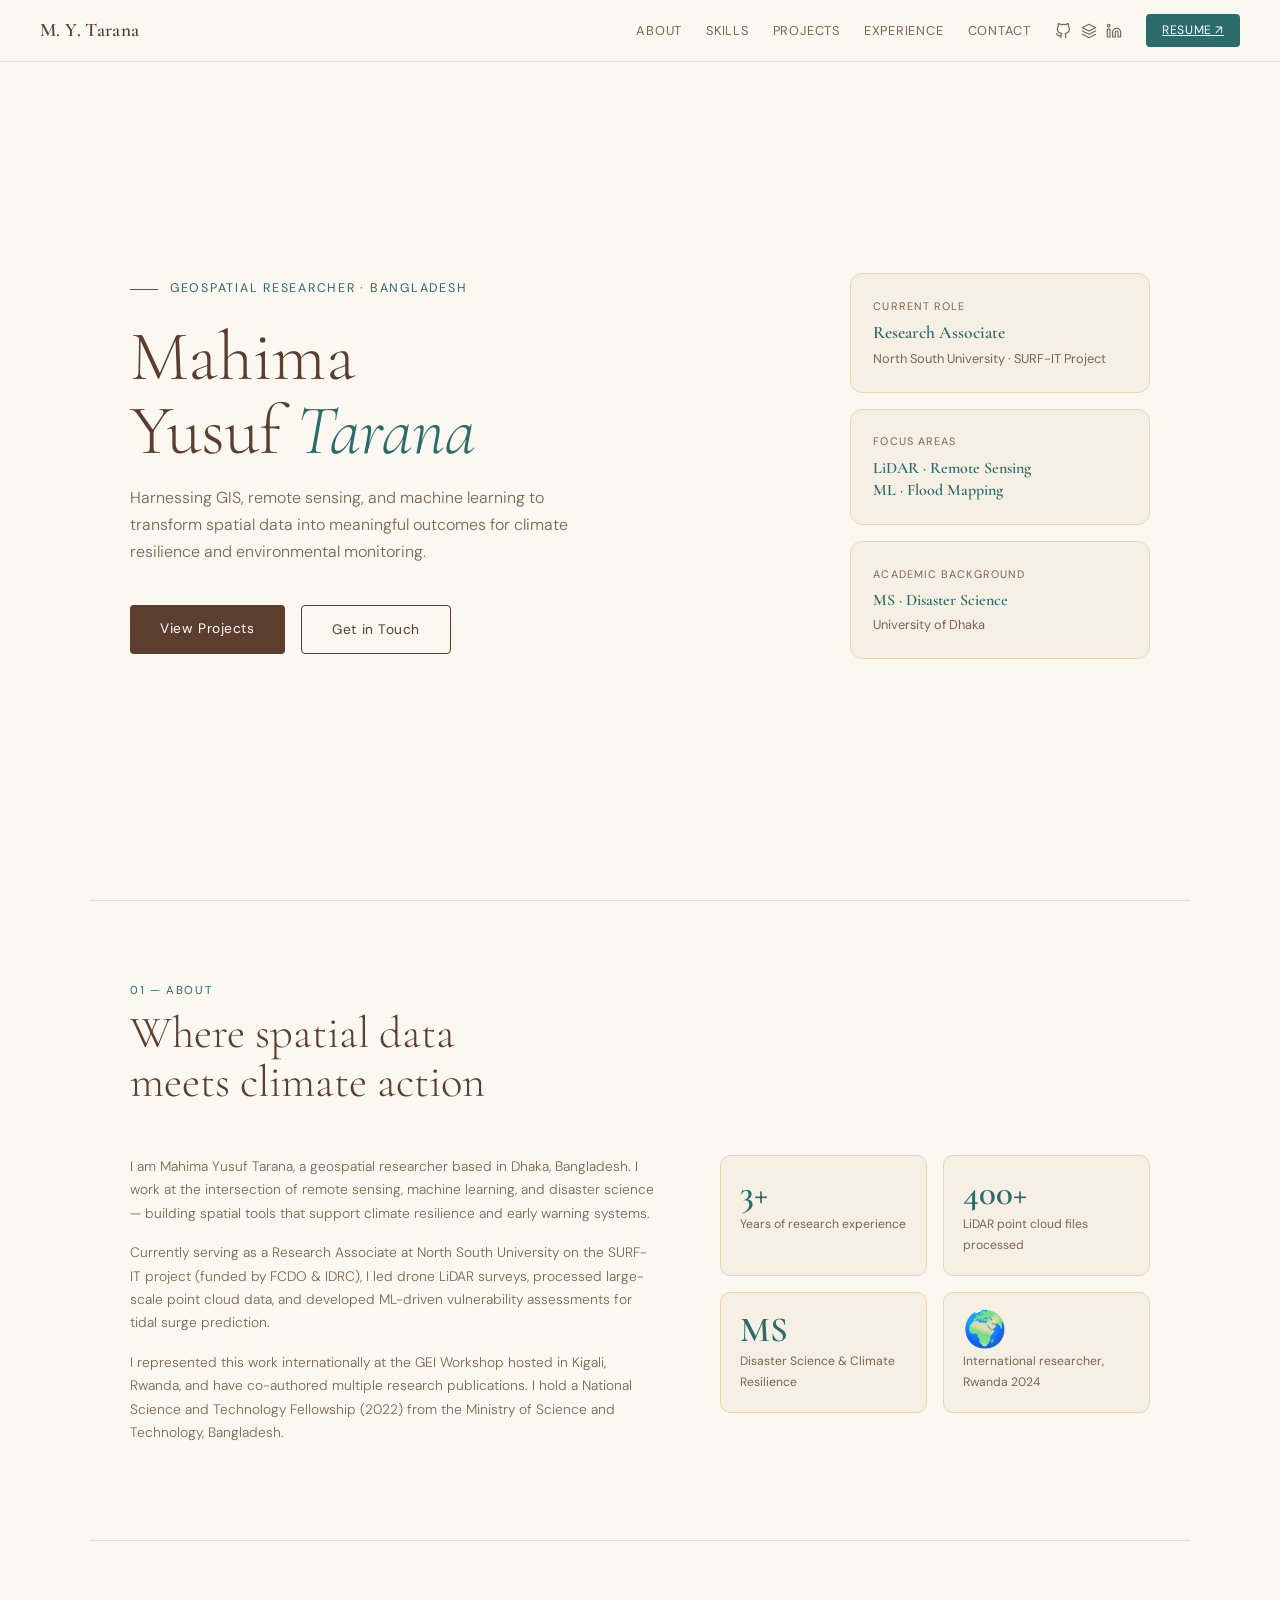
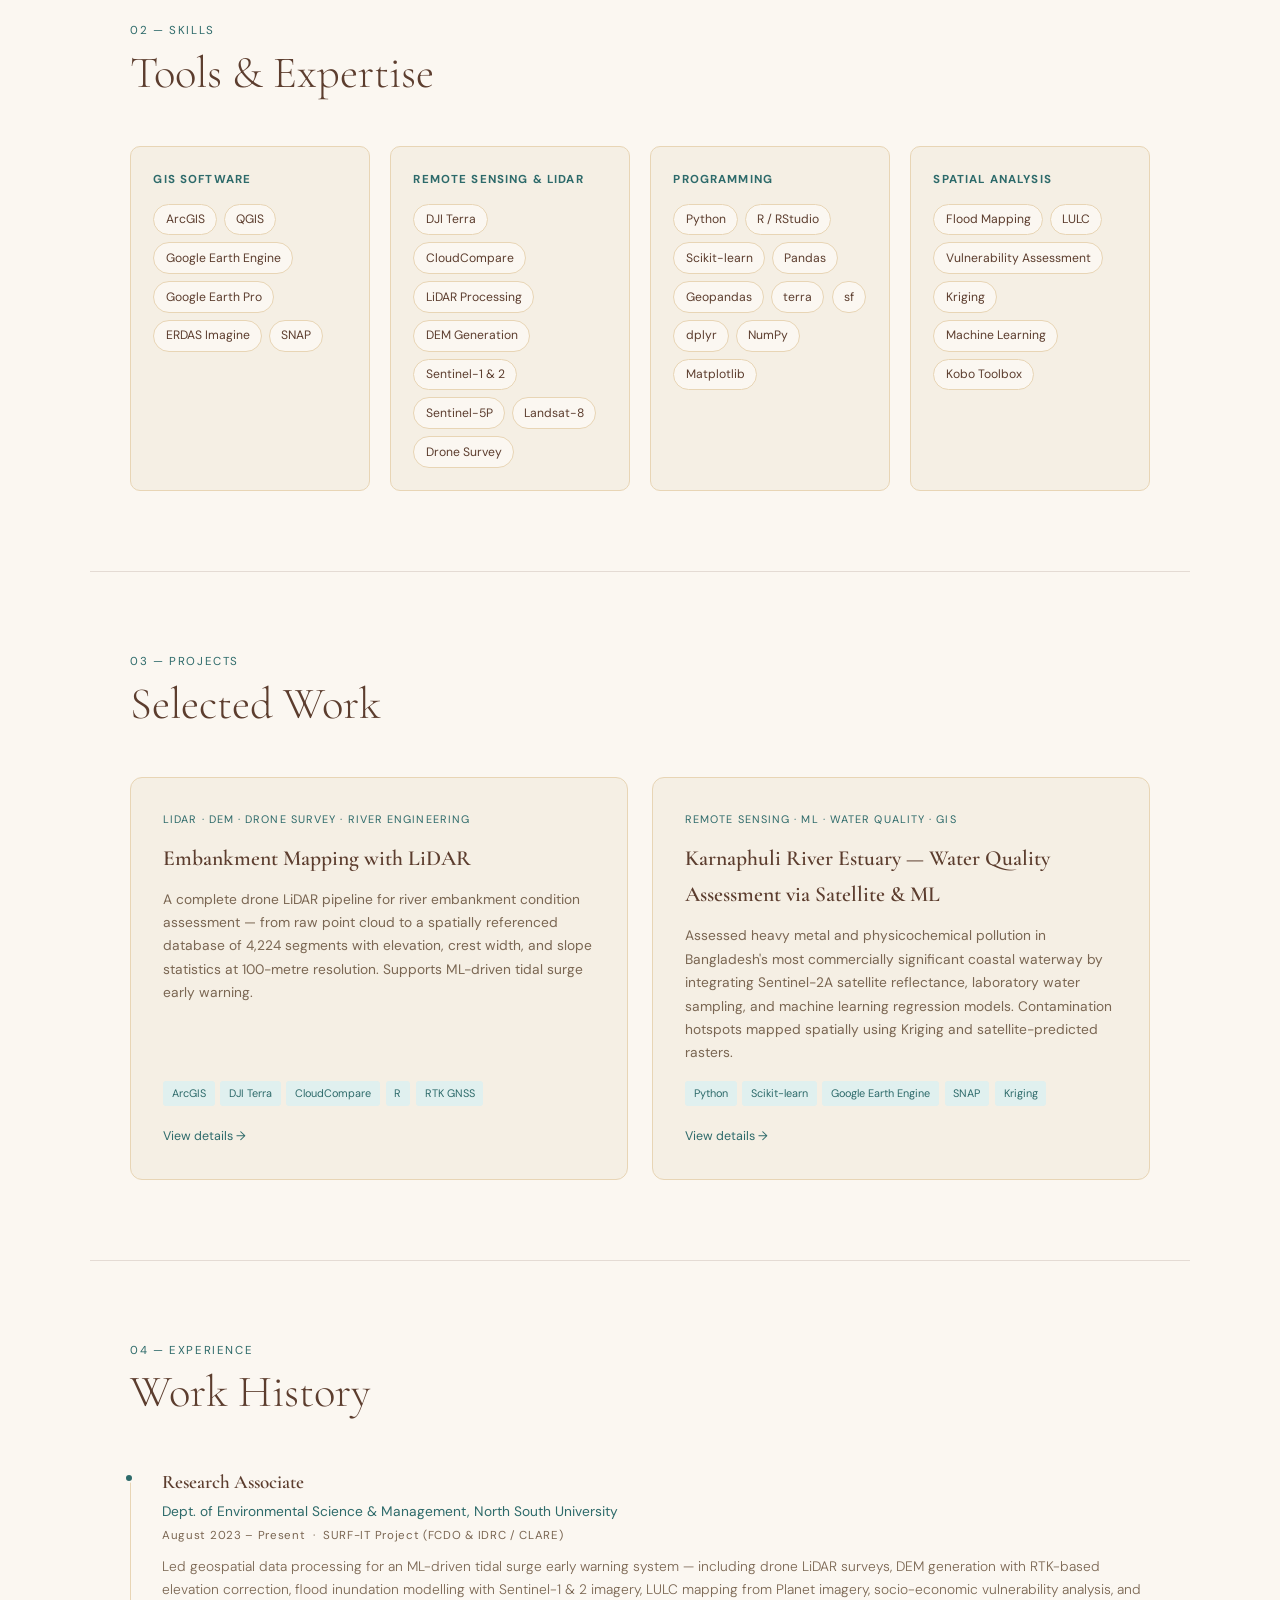
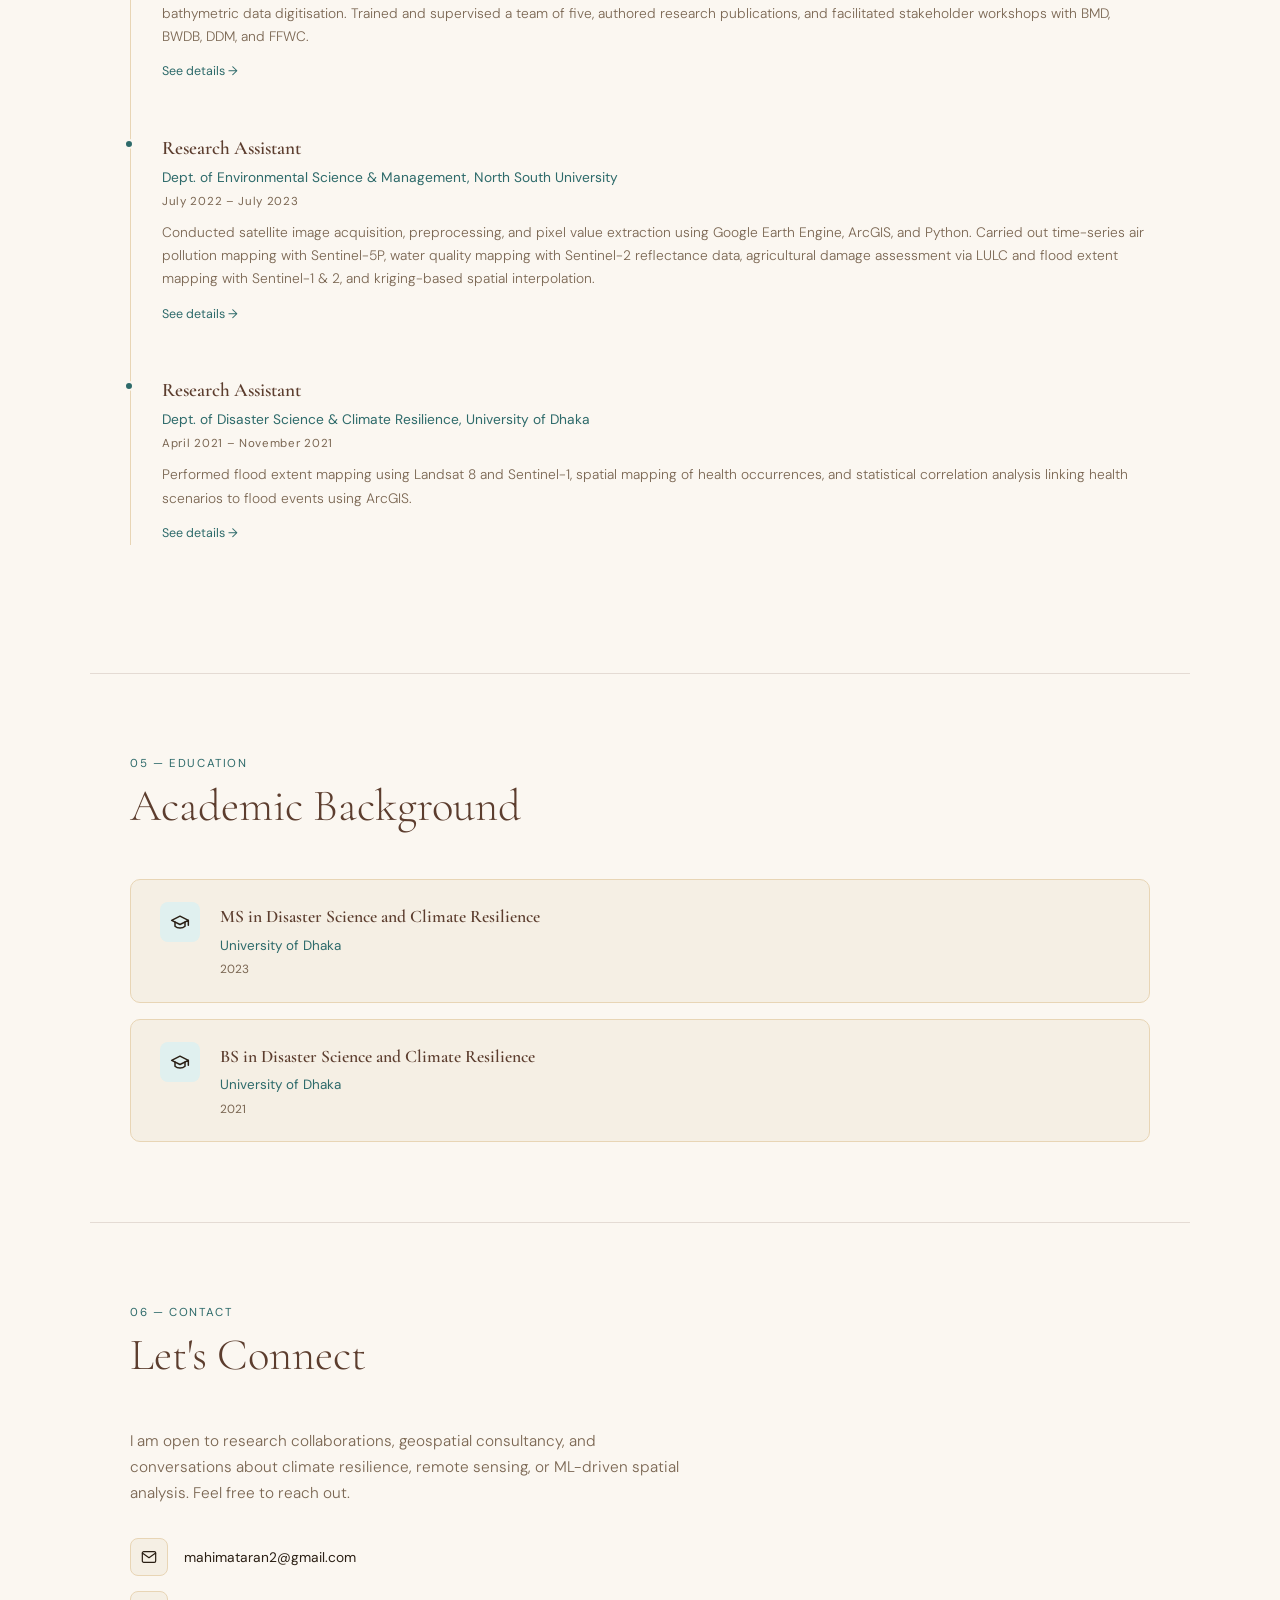
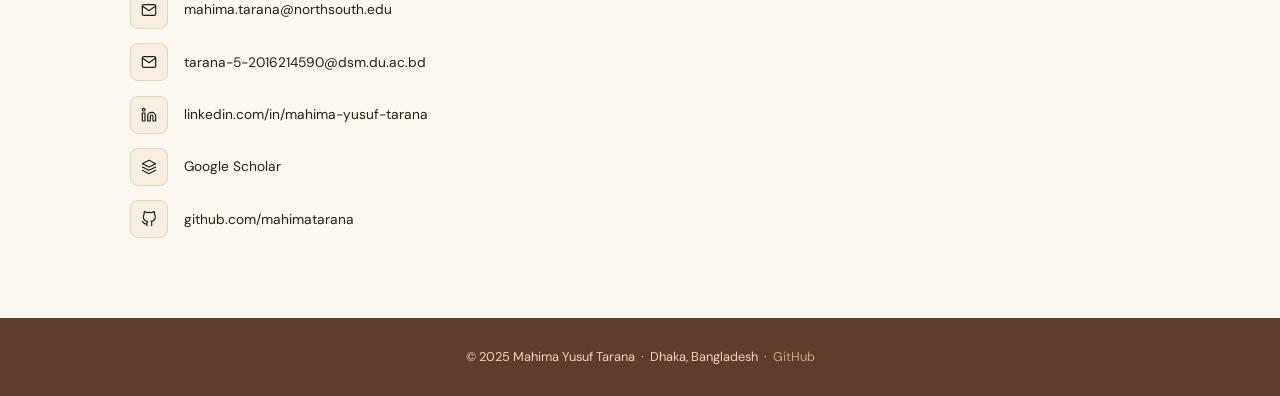
==== index.html @ d4fb492b "Add files via upload" ====
<!DOCTYPE html>
<html lang="en">
<head>
<meta charset="UTF-8" />
<meta name="viewport" content="width=device-width, initial-scale=1.0"/>
<title>Mahima Yusuf Tarana | Geospatial Researcher</title>
<link href="https://fonts.googleapis.com/css2?family=Cormorant+Garamond:ital,wght@0,300;0,400;0,600;1,300;1,400&family=DM+Sans:wght@300;400;500&display=swap" rel="stylesheet"/>
<style>
  :root {
    --cream: #F5EFE4; --cream-light: #FBF7F1; --warm-brown: #5C3D2E;
    --mid-brown: #8B5E3C; --teal: #2D6A6A; --teal-light: #3D8A8A;
    --teal-pale: #E0F0EF; --sand: #C9A97A; --sand-light: #E8D5B5;
    --dark: #2A1F14; --text-muted: #7A6652; --border: rgba(92,61,46,0.15);
  }
  * { box-sizing: border-box; margin: 0; padding: 0; }
  body { font-family: 'DM Sans', sans-serif; background: var(--cream-light); color: var(--dark); line-height: 1.7; }

  /* NAV */
  nav {
    position: fixed; top: 0; left: 0; right: 0; z-index: 100;
    background: rgba(251,247,241,0.93); backdrop-filter: blur(8px);
    border-bottom: 1px solid var(--border);
    padding: 0 2.5rem; display: flex; align-items: center; justify-content: space-between; height: 62px;
  }
  .nav-logo { font-family: 'Cormorant Garamond', serif; font-size: 1.2rem; font-weight: 600; color: var(--warm-brown); text-decoration: none; letter-spacing: 0.02em; }
  .nav-right { display: flex; align-items: center; gap: 1.5rem; }
  .nav-links { display: flex; align-items: center; gap: 1.5rem; }
  .nav-links a { font-size: 0.8rem; letter-spacing: 0.06em; text-transform: uppercase; color: var(--text-muted); text-decoration: none; transition: color 0.2s; }
  .nav-links a:hover { color: var(--teal); }
  .nav-social { display: flex; align-items: center; gap: 0.6rem; }
  .nav-social a { display: flex; align-items: center; color: var(--text-muted); text-decoration: none; transition: color 0.2s; }
  .nav-social a:hover { color: var(--teal); }
  .nav-social svg { width: 16px; height: 16px; }
  .btn-resume { background: var(--teal); color: #fff !important; padding: 0.4rem 1rem; border-radius: 4px; font-size: 0.76rem !important; letter-spacing: 0.05em !important; text-transform: uppercase; transition: background 0.2s !important; }
  .btn-resume:hover { background: var(--teal-light) !important; }

  /* HERO */
  .hero { min-height: 100vh; display: flex; align-items: center; padding: 6rem 2.5rem 4rem; max-width: 1100px; margin: 0 auto; gap: 4rem; }
  .hero-text { flex: 1; }
  .hero-eyebrow { font-size: 0.78rem; letter-spacing: 0.14em; text-transform: uppercase; color: var(--teal); margin-bottom: 1.25rem; display: flex; align-items: center; gap: 0.75rem; }
  .hero-eyebrow::before { content: ''; display: block; width: 28px; height: 1px; background: var(--teal); }
  .hero-name { font-family: 'Cormorant Garamond', serif; font-size: clamp(3rem, 5.5vw, 5rem); font-weight: 300; line-height: 1.05; color: var(--warm-brown); margin-bottom: 1rem; }
  .hero-name em { font-style: italic; color: var(--teal); }
  .hero-tagline { font-size: 1rem; color: var(--text-muted); max-width: 480px; margin-bottom: 2.5rem; font-weight: 300; }
  .hero-cta { display: flex; gap: 1rem; flex-wrap: wrap; }
  .btn-primary { background: var(--warm-brown); color: #fff; padding: 0.72rem 1.9rem; border-radius: 4px; text-decoration: none; font-size: 0.86rem; letter-spacing: 0.04em; transition: background 0.2s; }
  .btn-primary:hover { background: var(--mid-brown); }
  .btn-outline { border: 1px solid var(--warm-brown); color: var(--warm-brown); padding: 0.72rem 1.9rem; border-radius: 4px; text-decoration: none; font-size: 0.86rem; letter-spacing: 0.04em; transition: all 0.2s; }
  .btn-outline:hover { background: var(--warm-brown); color: #fff; }
  .hero-visual { flex: 0 0 300px; display: flex; flex-direction: column; gap: 1rem; }
  .hero-card { background: var(--cream); border: 1px solid var(--sand-light); border-radius: 12px; padding: 1.4rem; }
  .hero-card-label { font-size: 0.68rem; letter-spacing: 0.1em; text-transform: uppercase; color: var(--text-muted); margin-bottom: 0.4rem; }
  .hero-card-value { font-family: 'Cormorant Garamond', serif; font-size: 1.5rem; font-weight: 600; color: var(--teal); }
  .hero-card-sub { font-size: 0.8rem; color: var(--text-muted); margin-top: 0.2rem; }

  /* SECTIONS */
  section { padding: 5rem 2.5rem; max-width: 1100px; margin: 0 auto; }
  .section-label { font-size: 0.72rem; letter-spacing: 0.14em; text-transform: uppercase; color: var(--teal); margin-bottom: 0.5rem; }
  .section-title { font-family: 'Cormorant Garamond', serif; font-size: clamp(2rem, 3.5vw, 2.8rem); font-weight: 300; color: var(--warm-brown); margin-bottom: 3rem; line-height: 1.1; }
  .section-divider { border: none; border-top: 1px solid var(--border); max-width: 1100px; margin: 0 auto; }

  /* ABOUT */
  .about-grid { display: grid; grid-template-columns: 1.1fr 0.9fr; gap: 4rem; align-items: start; }
  .about-text p { color: var(--text-muted); margin-bottom: 1rem; font-weight: 300; font-size: 0.86rem; }
  .about-stats { display: grid; grid-template-columns: 1fr 1fr; gap: 1rem; }
  .stat-card { background: var(--cream); border: 1px solid var(--sand-light); border-radius: 10px; padding: 1.2rem; }
  .stat-num { font-family: 'Cormorant Garamond', serif; font-size: 2.2rem; font-weight: 600; color: var(--teal); line-height: 1; }
  .stat-label { font-size: 0.76rem; color: var(--text-muted); margin-top: 0.25rem; }

  /* SKILLS */
  .skills-grid { display: grid; grid-template-columns: repeat(auto-fit, minmax(210px, 1fr)); gap: 1.25rem; }
  .skill-group { background: var(--cream); border: 1px solid var(--sand-light); border-radius: 10px; padding: 1.4rem; }
  .skill-group h3 { font-size: 0.72rem; letter-spacing: 0.1em; text-transform: uppercase; color: var(--teal); margin-bottom: 0.9rem; }
  .skill-tags { display: flex; flex-wrap: wrap; gap: 0.45rem; }
  .skill-tag { font-size: 0.76rem; padding: 0.28rem 0.7rem; background: var(--cream-light); border: 1px solid var(--sand-light); border-radius: 20px; color: var(--warm-brown); }

  /* PROJECTS */
  .projects-grid { display: grid; grid-template-columns: repeat(auto-fit, minmax(300px, 1fr)); gap: 1.5rem; }
  .project-card { background: var(--cream); border: 1px solid var(--sand-light); border-radius: 12px; padding: 2rem; text-decoration: none; color: inherit; display: flex; flex-direction: column; transition: border-color 0.2s, transform 0.2s; position: relative; overflow: hidden; }
  .project-card::before { content: ''; position: absolute; top: 0; left: 0; right: 0; height: 3px; background: var(--teal); transform: scaleX(0); transform-origin: left; transition: transform 0.3s; }
  .project-card:hover::before { transform: scaleX(1); }
  .project-card:hover { border-color: var(--sand); transform: translateY(-3px); }
  .project-tag { font-size: 0.68rem; letter-spacing: 0.1em; text-transform: uppercase; color: var(--teal); margin-bottom: 0.7rem; }
  .project-title { font-family: 'Cormorant Garamond', serif; font-size: 1.35rem; font-weight: 600; color: var(--warm-brown); margin-bottom: 0.7rem; }
  .project-desc { font-size: 0.86rem; color: var(--text-muted); flex: 1; }
  .project-tools { display: flex; flex-wrap: wrap; gap: 0.35rem; margin-top: 1rem; }
  .project-tool { font-size: 0.68rem; padding: 0.2rem 0.55rem; background: var(--teal-pale); color: var(--teal); border-radius: 3px; }
  .project-arrow { margin-top: 1.25rem; font-size: 0.78rem; color: var(--teal); }

  /* EXPERIENCE */
  .timeline { position: relative; padding-left: 2rem; }
  .timeline::before { content: ''; position: absolute; left: 0; top: 8px; bottom: 0; width: 1px; background: var(--sand-light); }
  .timeline-item { position: relative; margin-bottom: 3rem; }
  .timeline-dot { position: absolute; left: -2.4rem; top: 7px; width: 10px; height: 10px; border-radius: 50%; background: var(--teal); border: 2px solid var(--cream-light); }
  .timeline-role { font-family: 'Cormorant Garamond', serif; font-size: 1.2rem; font-weight: 600; color: var(--warm-brown); }
  .timeline-company { font-size: 0.86rem; color: var(--teal); margin-top: 0.1rem; }
  .timeline-date { font-size: 0.72rem; color: var(--text-muted); letter-spacing: 0.06em; margin-top: 0.15rem; }
  .timeline-summary { font-size: 0.86rem; color: var(--text-muted); margin: 0.6rem 0 0.5rem; font-weight: 300; }
  .timeline-link { font-size: 0.78rem; color: var(--teal); text-decoration: none; display: inline-flex; align-items: center; gap: 0.3rem; }
  .timeline-link:hover { text-decoration: underline; }

  /* EDUCATION */
  .edu-cards { display: grid; gap: 1rem; }
  .edu-card { background: var(--cream); border: 1px solid var(--sand-light); border-radius: 10px; padding: 1.4rem 1.8rem; display: flex; align-items: flex-start; gap: 1.25rem; }
  .edu-icon { width: 40px; height: 40px; border-radius: 8px; background: var(--teal-pale); display: flex; align-items: center; justify-content: center; flex-shrink: 0; }
  .edu-icon svg { width: 20px; height: 20px; stroke: var(--teal); }
  .edu-degree { font-family: 'Cormorant Garamond', serif; font-size: 1.1rem; font-weight: 600; color: var(--warm-brown); }
  .edu-school { font-size: 0.84rem; color: var(--teal); margin-top: 0.15rem; }
  .edu-year { font-size: 0.74rem; color: var(--text-muted); margin-top: 0.1rem; }

  /* CONTACT */
  .contact-grid { display: grid; grid-template-columns: 1fr; gap: 2rem; align-items: start; max-width: 560px; }
  .contact-text { color: var(--text-muted); font-weight: 300; margin-bottom: 2rem; font-size: 0.96rem; }
  .contact-links { display: flex; flex-direction: column; gap: 0.9rem; }
  .contact-link { display: flex; align-items: center; gap: 1rem; text-decoration: none; color: var(--dark); font-size: 0.86rem; transition: color 0.2s; }
  .contact-link:hover { color: var(--teal); }
  .contact-link-icon { width: 38px; height: 38px; border-radius: 8px; background: var(--cream); border: 1px solid var(--sand-light); display: flex; align-items: center; justify-content: center; flex-shrink: 0; }
  .contact-link-icon svg { width: 16px; height: 16px; }
  .contact-form { display: flex; flex-direction: column; gap: 0.9rem; }
  .contact-form input, .contact-form textarea { width: 100%; padding: 0.75rem 1rem; background: var(--cream); border: 1px solid var(--sand-light); border-radius: 6px; font-family: 'DM Sans', sans-serif; font-size: 0.86rem; color: var(--dark); outline: none; transition: border-color 0.2s; resize: vertical; }
  .contact-form input:focus, .contact-form textarea:focus { border-color: var(--teal); }
  .contact-form textarea { min-height: 110px; }
  .contact-form button { background: var(--teal); color: #fff; border: none; padding: 0.75rem 1.9rem; border-radius: 6px; cursor: pointer; font-family: 'DM Sans', sans-serif; font-size: 0.86rem; align-self: flex-start; transition: background 0.2s; }
  .contact-form button:hover { background: var(--teal-light); }

  footer { background: var(--warm-brown); color: var(--sand-light); text-align: center; padding: 1.75rem; font-size: 0.8rem; }
  footer a { color: var(--sand); text-decoration: none; }

  @media (max-width: 768px) {
    nav { padding: 0 1.25rem; }
    .nav-links { display: none; }
    .hero { flex-direction: column; padding: 5rem 1.25rem 3rem; gap: 2rem; }
    .hero-visual { flex: unset; width: 100%; }
    section { padding: 3.5rem 1.25rem; }
    .about-grid, .contact-grid { grid-template-columns: 1fr; gap: 2rem; }
  }
</style>
</head>
<body>

<nav>
  <a href="#home" class="nav-logo">M. Y. Tarana</a>
  <div class="nav-right">
    <div class="nav-links">
      <a href="#about">About</a>
      <a href="#skills">Skills</a>
      <a href="#projects">Projects</a>
      <a href="#experience">Experience</a>
      <a href="#contact">Contact</a>
    </div>
    <div class="nav-social">
      <a href="https://github.com/mahimatarana" target="_blank" aria-label="GitHub">
        <svg viewBox="0 0 24 24" fill="none" stroke="currentColor" stroke-width="1.8" stroke-linecap="round" stroke-linejoin="round"><path d="M9 19c-5 1.5-5-2.5-7-3m14 6v-3.87a3.37 3.37 0 0 0-.94-2.61c3.14-.35 6.44-1.54 6.44-7A5.44 5.44 0 0 0 20 4.77 5.07 5.07 0 0 0 19.91 1S18.73.65 16 2.48a13.38 13.38 0 0 0-7 0C6.27.65 5.09 1 5.09 1A5.07 5.07 0 0 0 5 4.77a5.44 5.44 0 0 0-1.5 3.78c0 5.42 3.3 6.61 6.44 7A3.37 3.37 0 0 0 9 18.13V22"/></svg>
      </a>
      <a href="https://scholar.google.com/citations?user=-vbctQQAAAAJ&hl=en" target="_blank" aria-label="Google Scholar">
        <svg viewBox="0 0 24 24" fill="none" stroke="currentColor" stroke-width="1.8" stroke-linecap="round" stroke-linejoin="round"><path d="M12 2L2 7l10 5 10-5-10-5z"/><path d="M2 17l10 5 10-5"/><path d="M2 12l10 5 10-5"/></svg>
      </a>
      <a href="https://www.linkedin.com/in/mahima-yusuf-tarana-b61780201" target="_blank" aria-label="LinkedIn">
        <svg viewBox="0 0 24 24" fill="none" stroke="currentColor" stroke-width="1.8" stroke-linecap="round" stroke-linejoin="round"><path d="M16 8a6 6 0 0 1 6 6v7h-4v-7a2 2 0 0 0-2-2 2 2 0 0 0-2 2v7h-4v-7a6 6 0 0 1 6-6z"/><rect x="2" y="9" width="4" height="12"/><circle cx="4" cy="4" r="2"/></svg>
      </a>
    </div>
    <a href="https://drive.google.com/YOUR_RESUME_LINK" target="_blank" class="btn-resume nav-links">Resume ↗</a>
  </div>
</nav>

<!-- HERO -->
<div id="home" class="hero">
  <div class="hero-text">
    <p class="hero-eyebrow">Geospatial Researcher · Bangladesh</p>
    <h1 class="hero-name">Mahima<br/>Yusuf <em>Tarana</em></h1>
    <p class="hero-tagline">Harnessing GIS, remote sensing, and machine learning to transform spatial data into meaningful outcomes for climate resilience and environmental monitoring.</p>
    <div class="hero-cta">
      <a href="#projects" class="btn-primary">View Projects</a>
      <a href="#contact" class="btn-outline">Get in Touch</a>
    </div>
  </div>
  <div class="hero-visual">
    <div class="hero-card">
      <p class="hero-card-label">Current Role</p>
      <p class="hero-card-value" style="font-size:1.1rem; line-height:1.3;">Research Associate</p>
      <p class="hero-card-sub">North South University · SURF-IT Project</p>
    </div>
    <div class="hero-card">
      <p class="hero-card-label">Focus Areas</p>
      <p class="hero-card-value" style="font-size:1rem; line-height:1.4;">LiDAR · Remote Sensing<br/>ML · Flood Mapping</p>
    </div>
    <div class="hero-card">
      <p class="hero-card-label">Academic Background</p>
      <p class="hero-card-value" style="font-size:1rem; line-height:1.3;">MS · Disaster Science</p>
      <p class="hero-card-sub">University of Dhaka</p>
    </div>
  </div>
</div>

<hr class="section-divider"/>

<!-- ABOUT -->
<section id="about">
  <p class="section-label">01 — About</p>
  <h2 class="section-title">Where spatial data<br/>meets climate action</h2>
  <div class="about-grid">
    <div class="about-text">
      <p>I am Mahima Yusuf Tarana, a geospatial researcher based in Dhaka, Bangladesh. I work at the intersection of remote sensing, machine learning, and disaster science — building spatial tools that support climate resilience and early warning systems.</p>
      <p>Currently serving as a Research Associate at North South University on the SURF-IT project (funded by FCDO & IDRC), I led drone LiDAR surveys, processed large-scale point cloud data, and developed ML-driven vulnerability assessments for tidal surge prediction.</p>
      <p>I represented this work internationally at the GEI Workshop hosted in Kigali, Rwanda, and have co-authored multiple research publications. I hold a National Science and Technology Fellowship (2022) from the Ministry of Science and Technology, Bangladesh.</p>
    </div>
    <div class="about-stats">
      <div class="stat-card">
        <div class="stat-num">3+</div>
        <div class="stat-label">Years of research experience</div>
      </div>
      <div class="stat-card">
        <div class="stat-num">400+</div>
        <div class="stat-label">LiDAR point cloud files processed</div>
      </div>
      <div class="stat-card">
        <div class="stat-num">MS</div>
        <div class="stat-label">Disaster Science & Climate Resilience</div>
      </div>
      <div class="stat-card">
        <div class="stat-num">🌍</div>
        <div class="stat-label">International researcher, Rwanda 2024</div>
      </div>
    </div>
  </div>
</section>

<hr class="section-divider"/>

<!-- SKILLS -->
<section id="skills">
  <p class="section-label">02 — Skills</p>
  <h2 class="section-title">Tools &amp; Expertise</h2>
  <div class="skills-grid">
    <div class="skill-group">
      <h3>GIS Software</h3>
      <div class="skill-tags">
        <span class="skill-tag">ArcGIS</span>
        <span class="skill-tag">QGIS</span>
        <span class="skill-tag">Google Earth Engine</span>
        <span class="skill-tag">Google Earth Pro</span>
        <span class="skill-tag">ERDAS Imagine</span>
        <span class="skill-tag">SNAP</span>
      </div>
    </div>
    <div class="skill-group">
      <h3>Remote Sensing & LiDAR</h3>
      <div class="skill-tags">
        <span class="skill-tag">DJI Terra</span>
        <span class="skill-tag">CloudCompare</span>
        <span class="skill-tag">LiDAR Processing</span>
        <span class="skill-tag">DEM Generation</span>
        <span class="skill-tag">Sentinel-1 & 2</span>
        <span class="skill-tag">Sentinel-5P</span>
        <span class="skill-tag">Landsat-8</span>
        <span class="skill-tag">Drone Survey</span>
      </div>
    </div>
    <div class="skill-group">
      <h3>Programming</h3>
      <div class="skill-tags">
        <span class="skill-tag">Python</span>
        <span class="skill-tag">R / RStudio</span>
        <span class="skill-tag">Scikit-learn</span>
        <span class="skill-tag">Pandas</span>
        <span class="skill-tag">Geopandas</span>
        <span class="skill-tag">terra</span>
        <span class="skill-tag">sf</span>
        <span class="skill-tag">dplyr</span>
        <span class="skill-tag">NumPy</span>
        <span class="skill-tag">Matplotlib</span>
      </div>
    </div>
    <div class="skill-group">
      <h3>Spatial Analysis</h3>
      <div class="skill-tags">
        <span class="skill-tag">Flood Mapping</span>
        <span class="skill-tag">LULC</span>
        <span class="skill-tag">Vulnerability Assessment</span>
        <span class="skill-tag">Kriging</span>
        <span class="skill-tag">Machine Learning</span>
        <span class="skill-tag">Kobo Toolbox</span>
      </div>
    </div>
  </div>
</section>

<hr class="section-divider"/>

<!-- PROJECTS -->
<section id="projects">
  <p class="section-label">03 — Projects</p>
  <h2 class="section-title">Selected Work</h2>
  <div class="projects-grid">
    <a href="project-lidar-embankment.html" class="project-card">
      <p class="project-tag">LiDAR · DEM · Drone Survey · River Engineering</p>
      <p class="project-title">Embankment Mapping with LiDAR</p>
      <p class="project-desc">A complete drone LiDAR pipeline for river embankment condition assessment — from raw point cloud to a spatially referenced database of 4,224 segments with elevation, crest width, and slope statistics at 100-metre resolution. Supports ML-driven tidal surge early warning.</p>
      <div class="project-tools">
        <span class="project-tool">ArcGIS</span>
        <span class="project-tool">DJI Terra</span>
        <span class="project-tool">CloudCompare</span>
        <span class="project-tool">R</span>
        <span class="project-tool">RTK GNSS</span>
      </div>
      <p class="project-arrow">View details →</p>
    </a>
    <a href="project-karnaphuli.html" class="project-card">
      <p class="project-tag">Remote Sensing · ML · Water Quality · GIS</p>
      <p class="project-title">Karnaphuli River Estuary — Water Quality Assessment via Satellite & ML</p>
      <p class="project-desc">Assessed heavy metal and physicochemical pollution in Bangladesh's most commercially significant coastal waterway by integrating Sentinel-2A satellite reflectance, laboratory water sampling, and machine learning regression models. Contamination hotspots mapped spatially using Kriging and satellite-predicted rasters.</p>
      <div class="project-tools">
        <span class="project-tool">Python</span>
        <span class="project-tool">Scikit-learn</span>
        <span class="project-tool">Google Earth Engine</span>
        <span class="project-tool">SNAP</span>
        <span class="project-tool">Kriging</span>
      </div>
      <p class="project-arrow">View details →</p>
    </a>
  </div>
</section>

<hr class="section-divider"/>

<!-- EXPERIENCE -->
<section id="experience">
  <p class="section-label">04 — Experience</p>
  <h2 class="section-title">Work History</h2>
  <div class="timeline">

    <div class="timeline-item">
      <div class="timeline-dot"></div>
      <p class="timeline-role">Research Associate</p>
      <p class="timeline-company">Dept. of Environmental Science & Management, North South University</p>
      <p class="timeline-date">August 2023 – Present &nbsp;·&nbsp; SURF-IT Project (FCDO & IDRC / CLARE)</p>
      <p class="timeline-summary">Led geospatial data processing for an ML-driven tidal surge early warning system — including drone LiDAR surveys, DEM generation with RTK-based elevation correction, flood inundation modelling with Sentinel-1 & 2 imagery, LULC mapping from Planet imagery, socio-economic vulnerability analysis, and bathymetric data digitisation. Trained and supervised a team of five, authored research publications, and facilitated stakeholder workshops with BMD, BWDB, DDM, and FFWC.</p>
      <a href="experience-nsu.html" class="timeline-link">See details →</a>
    </div>

    <div class="timeline-item">
      <div class="timeline-dot"></div>
      <p class="timeline-role">Research Assistant</p>
      <p class="timeline-company">Dept. of Environmental Science & Management, North South University</p>
      <p class="timeline-date">July 2022 – July 2023</p>
      <p class="timeline-summary">Conducted satellite image acquisition, preprocessing, and pixel value extraction using Google Earth Engine, ArcGIS, and Python. Carried out time-series air pollution mapping with Sentinel-5P, water quality mapping with Sentinel-2 reflectance data, agricultural damage assessment via LULC and flood extent mapping with Sentinel-1 & 2, and kriging-based spatial interpolation.</p>
      <a href="experience-nsu2.html" class="timeline-link">See details →</a>
    </div>

    <div class="timeline-item">
      <div class="timeline-dot"></div>
      <p class="timeline-role">Research Assistant</p>
      <p class="timeline-company">Dept. of Disaster Science & Climate Resilience, University of Dhaka</p>
      <p class="timeline-date">April 2021 – November 2021</p>
      <p class="timeline-summary">Performed flood extent mapping using Landsat 8 and Sentinel-1, spatial mapping of health occurrences, and statistical correlation analysis linking health scenarios to flood events using ArcGIS.</p>
      <a href="experience-du.html" class="timeline-link">See details →</a>
    </div>

  </div>
</section>

<hr class="section-divider"/>

<!-- EDUCATION -->
<section id="education">
  <p class="section-label">05 — Education</p>
  <h2 class="section-title">Academic Background</h2>
  <div class="edu-cards">
    <div class="edu-card">
      <div class="edu-icon">
        <svg viewBox="0 0 24 24" fill="none" stroke-width="1.8" stroke-linecap="round" stroke-linejoin="round"><path d="M22 10v6M2 10l10-5 10 5-10 5z" stroke="currentColor"/><path d="M6 12v5c3 3 9 3 12 0v-5" stroke="currentColor"/></svg>
      </div>
      <div>
        <p class="edu-degree">MS in Disaster Science and Climate Resilience</p>
        <p class="edu-school">University of Dhaka</p>
        <p class="edu-year">2023</p>
      </div>
    </div>
    <div class="edu-card">
      <div class="edu-icon">
        <svg viewBox="0 0 24 24" fill="none" stroke-width="1.8" stroke-linecap="round" stroke-linejoin="round"><path d="M22 10v6M2 10l10-5 10 5-10 5z" stroke="currentColor"/><path d="M6 12v5c3 3 9 3 12 0v-5" stroke="currentColor"/></svg>
      </div>
      <div>
        <p class="edu-degree">BS in Disaster Science and Climate Resilience</p>
        <p class="edu-school">University of Dhaka</p>
        <p class="edu-year">2021</p>
      </div>
    </div>
  </div>
</section>

<hr class="section-divider"/>

<!-- CONTACT -->
<section id="contact">
  <p class="section-label">06 — Contact</p>
  <h2 class="section-title">Let's Connect</h2>
  <div class="contact-grid">
    <div>
      <p class="contact-text">I am open to research collaborations, geospatial consultancy, and conversations about climate resilience, remote sensing, or ML-driven spatial analysis. Feel free to reach out.</p>
      <div class="contact-links">
        <a href="mailto:mahimataran2@gmail.com" class="contact-link">
          <div class="contact-link-icon"><svg viewBox="0 0 24 24" fill="none" stroke="currentColor" stroke-width="1.8" stroke-linecap="round" stroke-linejoin="round"><path d="M4 4h16c1.1 0 2 .9 2 2v12c0 1.1-.9 2-2 2H4c-1.1 0-2-.9-2-2V6c0-1.1.9-2 2-2z"/><polyline points="22,6 12,13 2,6"/></svg></div>
          mahimataran2@gmail.com
        </a>
        <a href="mailto:mahima.tarana@northsouth.edu" class="contact-link">
          <div class="contact-link-icon"><svg viewBox="0 0 24 24" fill="none" stroke="currentColor" stroke-width="1.8" stroke-linecap="round" stroke-linejoin="round"><path d="M4 4h16c1.1 0 2 .9 2 2v12c0 1.1-.9 2-2 2H4c-1.1 0-2-.9-2-2V6c0-1.1.9-2 2-2z"/><polyline points="22,6 12,13 2,6"/></svg></div>
          mahima.tarana@northsouth.edu
        </a>
        <a href="mailto:tarana-5-2016214590@dsm.du.ac.bd" class="contact-link">
          <div class="contact-link-icon"><svg viewBox="0 0 24 24" fill="none" stroke="currentColor" stroke-width="1.8" stroke-linecap="round" stroke-linejoin="round"><path d="M4 4h16c1.1 0 2 .9 2 2v12c0 1.1-.9 2-2 2H4c-1.1 0-2-.9-2-2V6c0-1.1.9-2 2-2z"/><polyline points="22,6 12,13 2,6"/></svg></div>
          tarana-5-2016214590@dsm.du.ac.bd
        </a>
        <a href="https://www.linkedin.com/in/mahima-yusuf-tarana-b61780201" target="_blank" class="contact-link">
          <div class="contact-link-icon"><svg viewBox="0 0 24 24" fill="none" stroke="currentColor" stroke-width="1.8" stroke-linecap="round" stroke-linejoin="round"><path d="M16 8a6 6 0 0 1 6 6v7h-4v-7a2 2 0 0 0-2-2 2 2 0 0 0-2 2v7h-4v-7a6 6 0 0 1 6-6z"/><rect x="2" y="9" width="4" height="12"/><circle cx="4" cy="4" r="2"/></svg></div>
          linkedin.com/in/mahima-yusuf-tarana
        </a>
        <a href="https://scholar.google.com/citations?user=-vbctQQAAAAJ&hl=en" target="_blank" class="contact-link">
          <div class="contact-link-icon"><svg viewBox="0 0 24 24" fill="none" stroke="currentColor" stroke-width="1.8" stroke-linecap="round" stroke-linejoin="round"><path d="M12 2L2 7l10 5 10-5-10-5z"/><path d="M2 17l10 5 10-5"/><path d="M2 12l10 5 10-5"/></svg></div>
          Google Scholar
        </a>
        <a href="https://github.com/mahimatarana" target="_blank" class="contact-link">
          <div class="contact-link-icon"><svg viewBox="0 0 24 24" fill="none" stroke="currentColor" stroke-width="1.8" stroke-linecap="round" stroke-linejoin="round"><path d="M9 19c-5 1.5-5-2.5-7-3m14 6v-3.87a3.37 3.37 0 0 0-.94-2.61c3.14-.35 6.44-1.54 6.44-7A5.44 5.44 0 0 0 20 4.77 5.07 5.07 0 0 0 19.91 1S18.73.65 16 2.48a13.38 13.38 0 0 0-7 0C6.27.65 5.09 1 5.09 1A5.07 5.07 0 0 0 5 4.77a5.44 5.44 0 0 0-1.5 3.78c0 5.42 3.3 6.61 6.44 7A3.37 3.37 0 0 0 9 18.13V22"/></svg></div>
          github.com/mahimatarana
        </a>
      </div>
    </div>
  </div>
</section>

<footer>
  <p>© 2025 Mahima Yusuf Tarana &nbsp;·&nbsp; Dhaka, Bangladesh &nbsp;·&nbsp; <a href="https://github.com/mahimatarana" target="_blank">GitHub</a></p>
</footer>
</body>
</html>
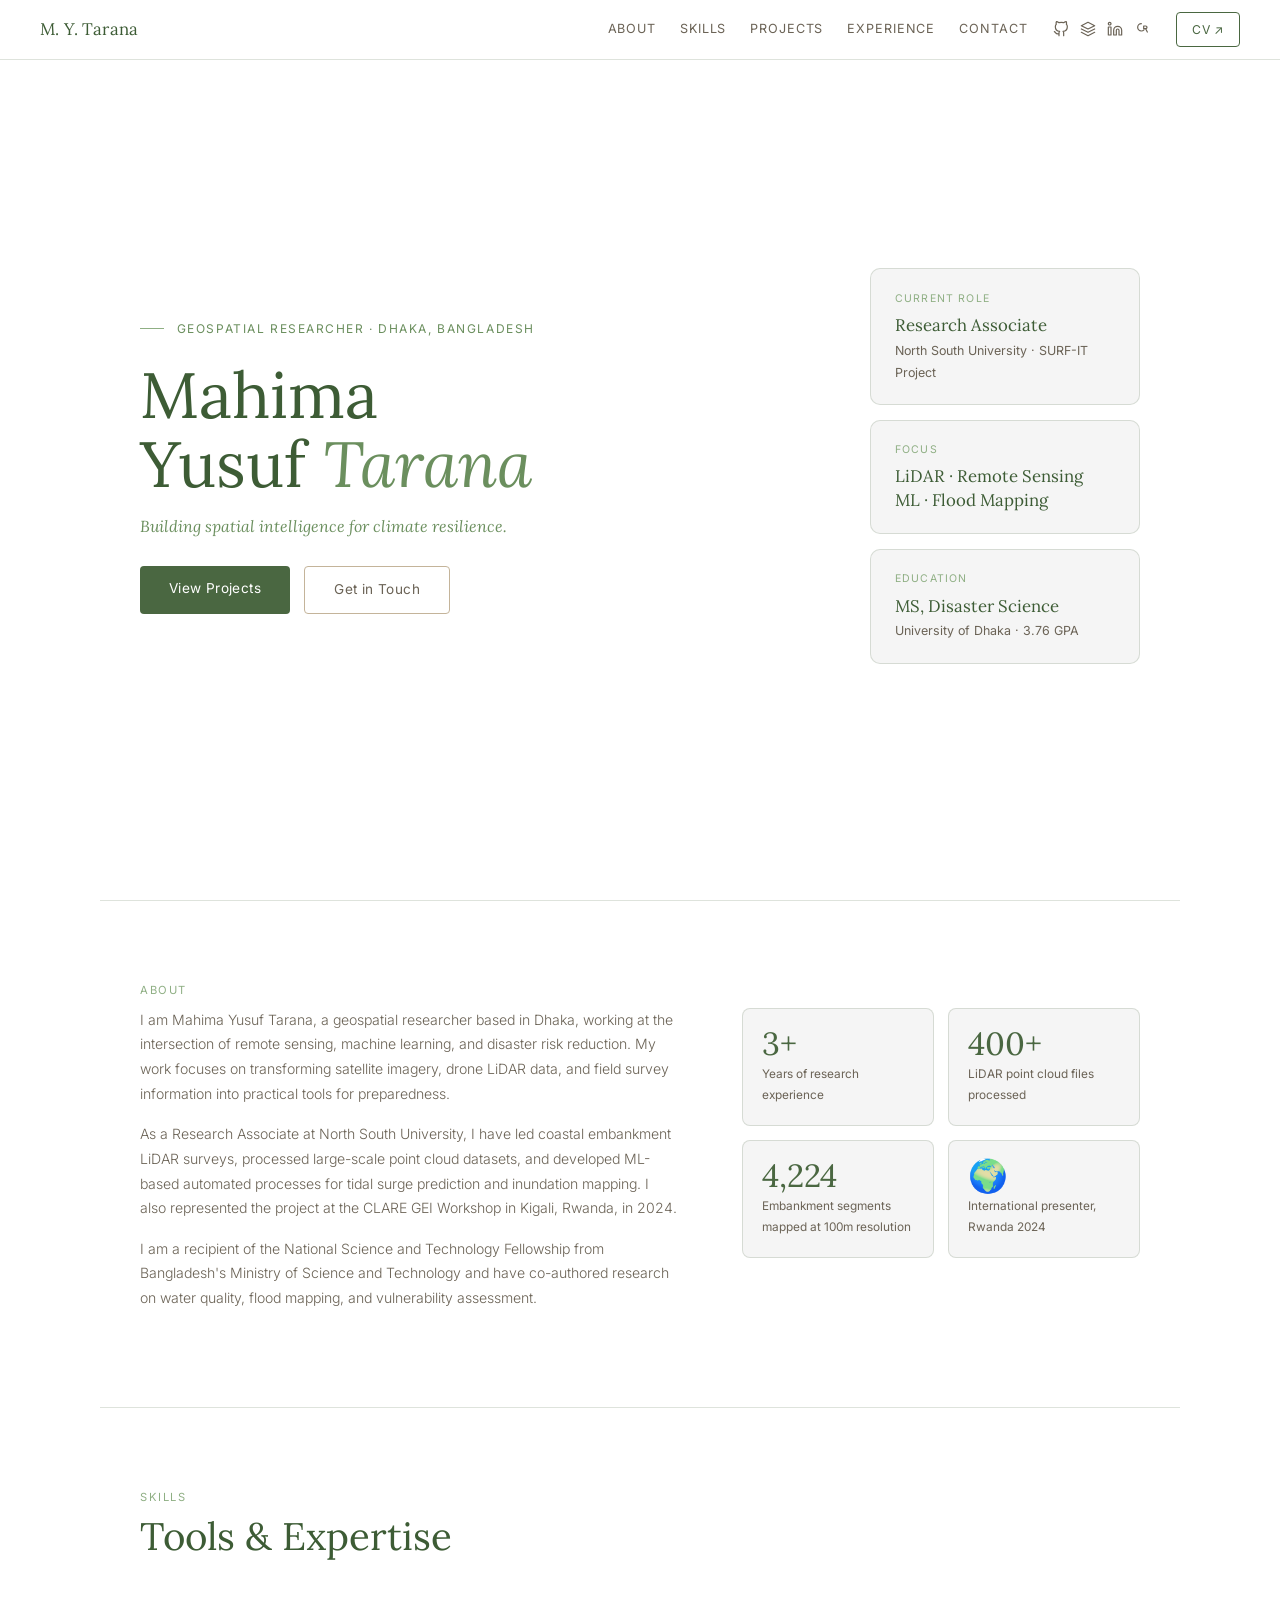
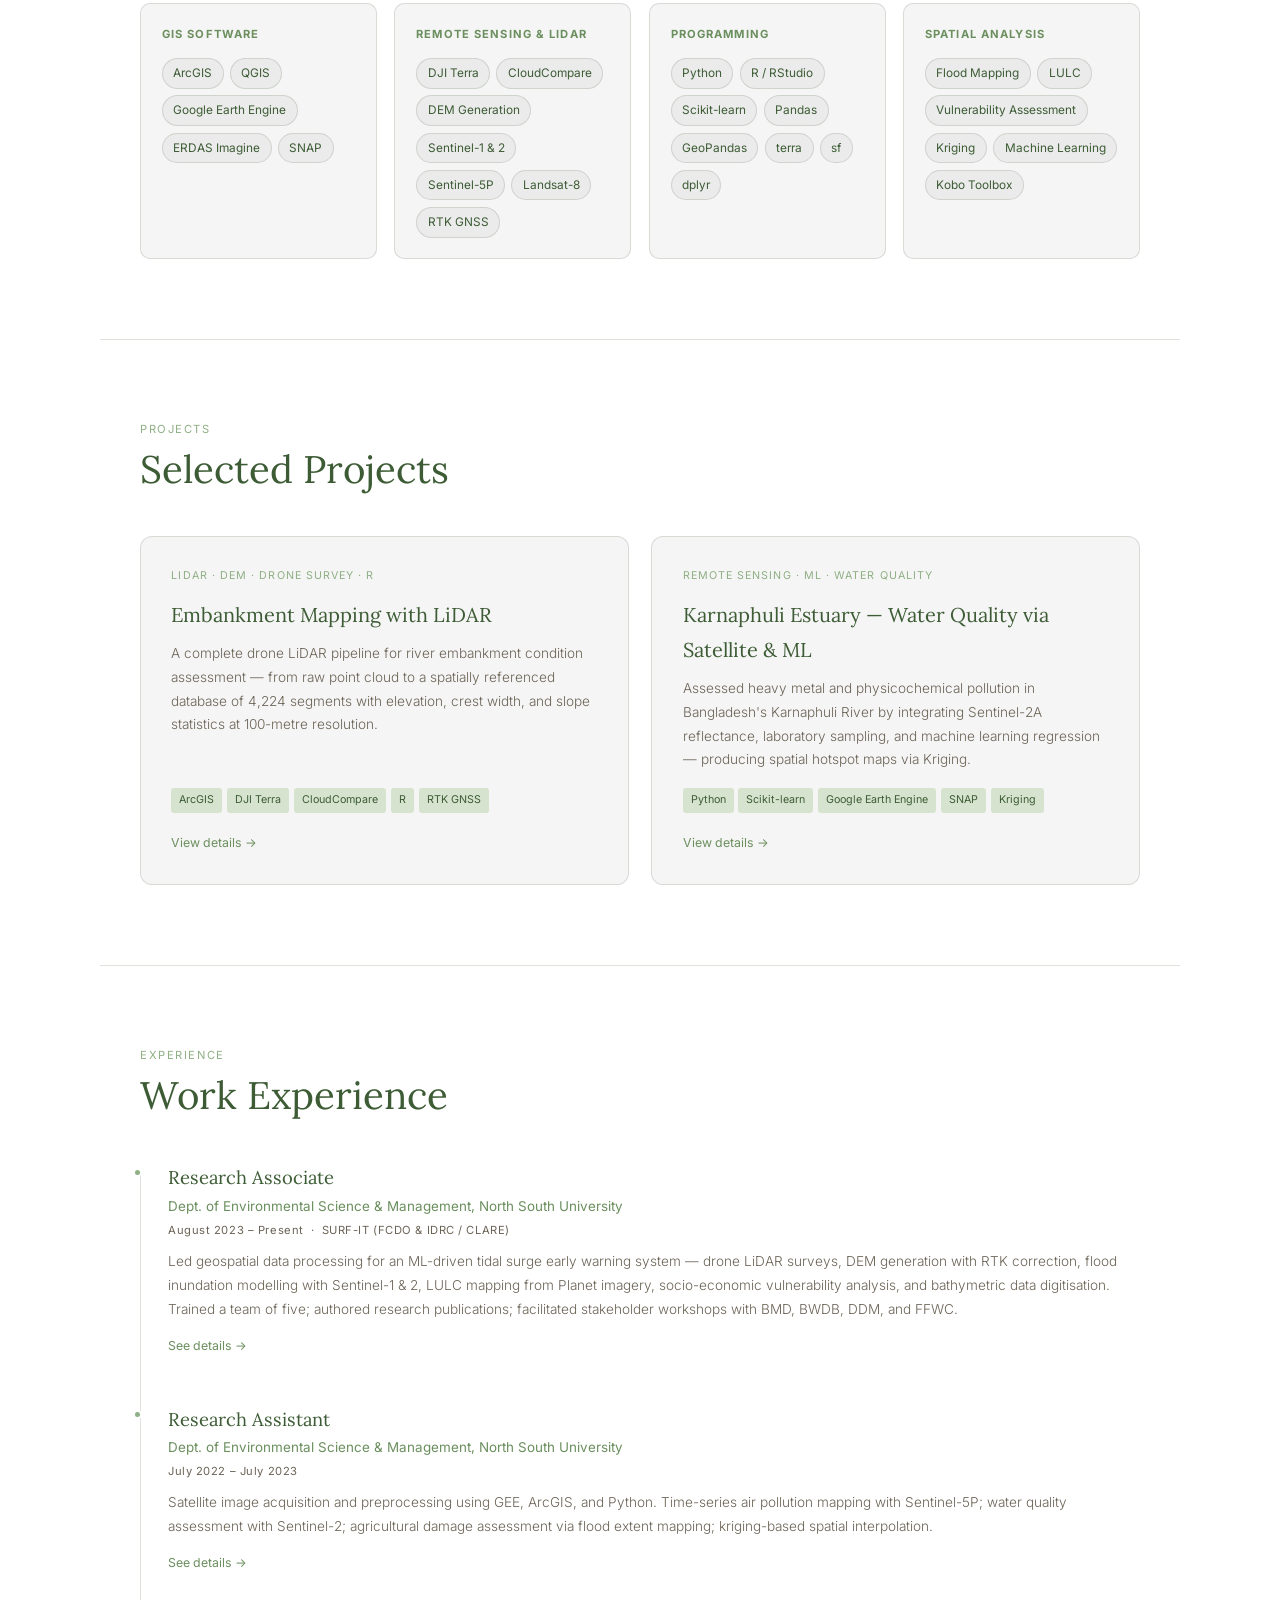
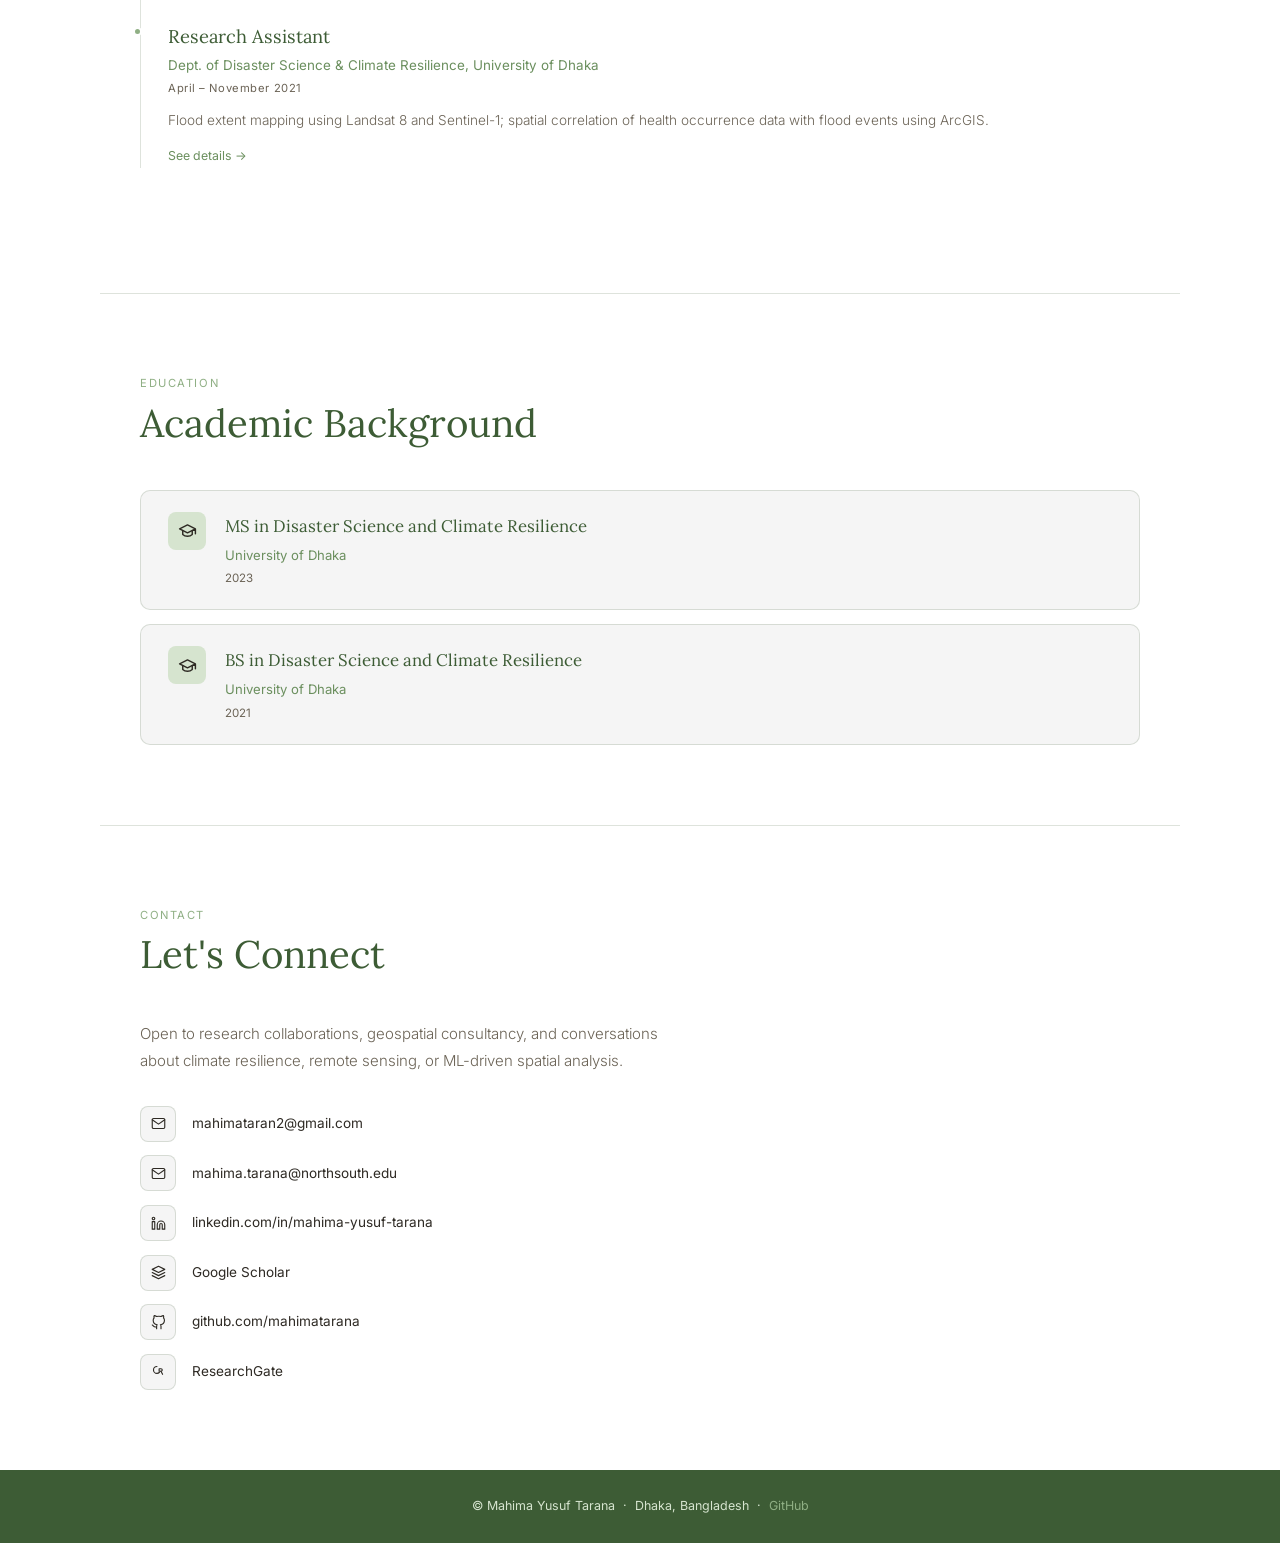
==== commit 9f52451d: "Add files via upload" ====
--- a/index.html
+++ b/index.html
@@ -4,135 +4,176 @@
 <meta charset="UTF-8" />
 <meta name="viewport" content="width=device-width, initial-scale=1.0"/>
 <title>Mahima Yusuf Tarana | Geospatial Researcher</title>
-<link href="https://fonts.googleapis.com/css2?family=Cormorant+Garamond:ital,wght@0,300;0,400;0,600;1,300;1,400&family=DM+Sans:wght@300;400;500&display=swap" rel="stylesheet"/>
+<link href="https://fonts.googleapis.com/css2?family=Lora:ital,wght@0,400;0,500;1,400&family=Inter:wght@300;400;500&display=swap" rel="stylesheet"/>
 <style>
   :root {
-    --cream: #F5EFE4; --cream-light: #FBF7F1; --warm-brown: #5C3D2E;
-    --mid-brown: #8B5E3C; --teal: #2D6A6A; --teal-light: #3D8A8A;
-    --teal-pale: #E0F0EF; --sand: #C9A97A; --sand-light: #E8D5B5;
-    --dark: #2A1F14; --text-muted: #7A6652; --border: rgba(92,61,46,0.15);
+    --bg:        #FFFFFF;
+    --bg-card:   #F5F5F5;
+    --bg-soft:   #EBEBEB;
+    --green:     #4A6741;
+    --green-mid: #6B8F5E;
+    --green-pale:#D6E4CF;
+    --sage:      #8FAF84;
+    --moss:      #3D5C35;
+    --text:      #2E2A24;
+    --muted:     #6B6356;
+    --border:    rgba(74,103,65,0.18);
+    --sand:      #C4B49A;
   }
   * { box-sizing: border-box; margin: 0; padding: 0; }
-  body { font-family: 'DM Sans', sans-serif; background: var(--cream-light); color: var(--dark); line-height: 1.7; }
+  html { scroll-behavior: smooth; }
+  body { font-family: 'Inter', sans-serif; background: var(--bg); color: var(--text); line-height: 1.75; }
 
   /* NAV */
   nav {
     position: fixed; top: 0; left: 0; right: 0; z-index: 100;
-    background: rgba(251,247,241,0.93); backdrop-filter: blur(8px);
+    background: rgba(255,255,255,0.96); backdrop-filter: blur(10px);
     border-bottom: 1px solid var(--border);
-    padding: 0 2.5rem; display: flex; align-items: center; justify-content: space-between; height: 62px;
-  }
-  .nav-logo { font-family: 'Cormorant Garamond', serif; font-size: 1.2rem; font-weight: 600; color: var(--warm-brown); text-decoration: none; letter-spacing: 0.02em; }
-  .nav-right { display: flex; align-items: center; gap: 1.5rem; }
-  .nav-links { display: flex; align-items: center; gap: 1.5rem; }
-  .nav-links a { font-size: 0.8rem; letter-spacing: 0.06em; text-transform: uppercase; color: var(--text-muted); text-decoration: none; transition: color 0.2s; }
-  .nav-links a:hover { color: var(--teal); }
-  .nav-social { display: flex; align-items: center; gap: 0.6rem; }
-  .nav-social a { display: flex; align-items: center; color: var(--text-muted); text-decoration: none; transition: color 0.2s; }
-  .nav-social a:hover { color: var(--teal); }
+    padding: 0 2.5rem; display: flex; align-items: center; justify-content: space-between; height: 60px;
+  }
+  .nav-logo { font-family: 'Lora', serif; font-size: 1.05rem; color: var(--moss); text-decoration: none; letter-spacing: 0.01em; }
+  .nav-right { display: flex; align-items: center; gap: 1.6rem; }
+  .nav-links { display: flex; gap: 1.5rem; }
+  .nav-links a { font-size: 0.79rem; letter-spacing: 0.07em; text-transform: uppercase; color: var(--muted); text-decoration: none; transition: color 0.2s; }
+  .nav-links a:hover { color: var(--green); }
+  .nav-social { display: flex; gap: 0.7rem; }
+  .nav-social a { display: flex; align-items: center; color: var(--muted); text-decoration: none; transition: color 0.2s; }
+  .nav-social a:hover { color: var(--green); }
   .nav-social svg { width: 16px; height: 16px; }
-  .btn-resume { background: var(--teal); color: #fff !important; padding: 0.4rem 1rem; border-radius: 4px; font-size: 0.76rem !important; letter-spacing: 0.05em !important; text-transform: uppercase; transition: background 0.2s !important; }
-  .btn-resume:hover { background: var(--teal-light) !important; }
+  .btn-resume {
+    background: transparent; color: var(--green) !important;
+    border: 1px solid var(--green);
+    padding: 0.38rem 0.95rem; border-radius: 4px;
+    font-size: 0.76rem !important; letter-spacing: 0.05em !important;
+    text-transform: uppercase; transition: all 0.2s !important;
+    text-decoration: none;
+  }
+  .btn-resume:hover { background: var(--green); color: #fff !important; }
 
   /* HERO */
-  .hero { min-height: 100vh; display: flex; align-items: center; padding: 6rem 2.5rem 4rem; max-width: 1100px; margin: 0 auto; gap: 4rem; }
+  .hero {
+    min-height: 100vh; display: flex; align-items: center;
+    padding: 6rem 2.5rem 4rem; max-width: 1080px; margin: 0 auto; gap: 5rem;
+  }
   .hero-text { flex: 1; }
-  .hero-eyebrow { font-size: 0.78rem; letter-spacing: 0.14em; text-transform: uppercase; color: var(--teal); margin-bottom: 1.25rem; display: flex; align-items: center; gap: 0.75rem; }
-  .hero-eyebrow::before { content: ''; display: block; width: 28px; height: 1px; background: var(--teal); }
-  .hero-name { font-family: 'Cormorant Garamond', serif; font-size: clamp(3rem, 5.5vw, 5rem); font-weight: 300; line-height: 1.05; color: var(--warm-brown); margin-bottom: 1rem; }
-  .hero-name em { font-style: italic; color: var(--teal); }
-  .hero-tagline { font-size: 1rem; color: var(--text-muted); max-width: 480px; margin-bottom: 2.5rem; font-weight: 300; }
-  .hero-cta { display: flex; gap: 1rem; flex-wrap: wrap; }
-  .btn-primary { background: var(--warm-brown); color: #fff; padding: 0.72rem 1.9rem; border-radius: 4px; text-decoration: none; font-size: 0.86rem; letter-spacing: 0.04em; transition: background 0.2s; }
-  .btn-primary:hover { background: var(--mid-brown); }
-  .btn-outline { border: 1px solid var(--warm-brown); color: var(--warm-brown); padding: 0.72rem 1.9rem; border-radius: 4px; text-decoration: none; font-size: 0.86rem; letter-spacing: 0.04em; transition: all 0.2s; }
-  .btn-outline:hover { background: var(--warm-brown); color: #fff; }
-  .hero-visual { flex: 0 0 300px; display: flex; flex-direction: column; gap: 1rem; }
-  .hero-card { background: var(--cream); border: 1px solid var(--sand-light); border-radius: 12px; padding: 1.4rem; }
-  .hero-card-label { font-size: 0.68rem; letter-spacing: 0.1em; text-transform: uppercase; color: var(--text-muted); margin-bottom: 0.4rem; }
-  .hero-card-value { font-family: 'Cormorant Garamond', serif; font-size: 1.5rem; font-weight: 600; color: var(--teal); }
-  .hero-card-sub { font-size: 0.8rem; color: var(--text-muted); margin-top: 0.2rem; }
+  .hero-eyebrow {
+    font-size: 0.75rem; letter-spacing: 0.13em; text-transform: uppercase;
+    color: var(--green-mid); margin-bottom: 1.4rem;
+    display: flex; align-items: center; gap: 0.8rem;
+  }
+  .hero-eyebrow::before { content:''; display:block; width:24px; height:1px; background:var(--sage); }
+  .hero-name {
+    font-family: 'Lora', serif; font-size: clamp(2.8rem, 5vw, 4.6rem);
+    font-weight: 400; line-height: 1.08; color: var(--moss); margin-bottom: 1.1rem;
+  }
+  .hero-name em { font-style: italic; color: var(--green-mid); }
+  .hero-tagline { font-size: 0.97rem; color: var(--muted); max-width: 460px; margin-bottom: 2.6rem; font-weight: 300; line-height: 1.8; }
+  .hero-cta { display: flex; gap: 0.9rem; flex-wrap: wrap; }
+  .btn-primary {
+    background: var(--green); color: #fff; padding: 0.7rem 1.8rem;
+    border-radius: 4px; text-decoration: none; font-size: 0.85rem;
+    letter-spacing: 0.03em; transition: background 0.2s;
+  }
+  .btn-primary:hover { background: var(--moss); }
+  .btn-outline {
+    border: 1px solid var(--sand); color: var(--muted); padding: 0.7rem 1.8rem;
+    border-radius: 4px; text-decoration: none; font-size: 0.85rem;
+    letter-spacing: 0.03em; transition: all 0.2s;
+  }
+  .btn-outline:hover { border-color: var(--green); color: var(--green); }
+  .hero-aside { flex: 0 0 270px; display: flex; flex-direction: column; gap: 0.9rem; }
+  .aside-card { background: var(--bg-card); border: 1px solid var(--border); border-radius: 10px; padding: 1.3rem 1.5rem; }
+  .aside-label { font-size: 0.66rem; letter-spacing: 0.11em; text-transform: uppercase; color: var(--sage); margin-bottom: 0.35rem; }
+  .aside-value { font-family: 'Lora', serif; font-size: 1.05rem; color: var(--moss); line-height: 1.4; }
+  .aside-sub { font-size: 0.78rem; color: var(--muted); margin-top: 0.15rem; }
+
+  /* DIVIDER */
+  .section-divider { border: none; border-top: 1px solid var(--border); max-width: 1080px; margin: 0 auto; }
 
   /* SECTIONS */
-  section { padding: 5rem 2.5rem; max-width: 1100px; margin: 0 auto; }
-  .section-label { font-size: 0.72rem; letter-spacing: 0.14em; text-transform: uppercase; color: var(--teal); margin-bottom: 0.5rem; }
-  .section-title { font-family: 'Cormorant Garamond', serif; font-size: clamp(2rem, 3.5vw, 2.8rem); font-weight: 300; color: var(--warm-brown); margin-bottom: 3rem; line-height: 1.1; }
-  .section-divider { border: none; border-top: 1px solid var(--border); max-width: 1100px; margin: 0 auto; }
+  section { padding: 5rem 2.5rem; max-width: 1080px; margin: 0 auto; }
+  .section-label { font-size: 0.7rem; letter-spacing: 0.14em; text-transform: uppercase; color: var(--sage); margin-bottom: 0.45rem; }
+  .section-title { font-family: 'Lora', serif; font-size: clamp(1.8rem, 3vw, 2.6rem); font-weight: 400; color: var(--moss); margin-bottom: 2.8rem; line-height: 1.15; }
 
   /* ABOUT */
-  .about-grid { display: grid; grid-template-columns: 1.1fr 0.9fr; gap: 4rem; align-items: start; }
-  .about-text p { color: var(--text-muted); margin-bottom: 1rem; font-weight: 300; font-size: 0.86rem; }
-  .about-stats { display: grid; grid-template-columns: 1fr 1fr; gap: 1rem; }
-  .stat-card { background: var(--cream); border: 1px solid var(--sand-light); border-radius: 10px; padding: 1.2rem; }
-  .stat-num { font-family: 'Cormorant Garamond', serif; font-size: 2.2rem; font-weight: 600; color: var(--teal); line-height: 1; }
-  .stat-label { font-size: 0.76rem; color: var(--text-muted); margin-top: 0.25rem; }
+  .about-grid { display: grid; grid-template-columns: 1.15fr 0.85fr; gap: 4rem; align-items: start; }
+  .about-text p { color: var(--muted); margin-bottom: 1rem; font-weight: 300; font-size: 0.88rem; }
+  .about-stats { display: grid; grid-template-columns: 1fr 1fr; gap: 0.9rem; }
+  .stat-card { background: var(--bg-card); border: 1px solid var(--border); border-radius: 8px; padding: 1.2rem; }
+  .stat-num { font-family: 'Lora', serif; font-size: 2rem; color: var(--green); line-height: 1; }
+  .stat-label { font-size: 0.74rem; color: var(--muted); margin-top: 0.25rem; }
 
   /* SKILLS */
-  .skills-grid { display: grid; grid-template-columns: repeat(auto-fit, minmax(210px, 1fr)); gap: 1.25rem; }
-  .skill-group { background: var(--cream); border: 1px solid var(--sand-light); border-radius: 10px; padding: 1.4rem; }
-  .skill-group h3 { font-size: 0.72rem; letter-spacing: 0.1em; text-transform: uppercase; color: var(--teal); margin-bottom: 0.9rem; }
-  .skill-tags { display: flex; flex-wrap: wrap; gap: 0.45rem; }
-  .skill-tag { font-size: 0.76rem; padding: 0.28rem 0.7rem; background: var(--cream-light); border: 1px solid var(--sand-light); border-radius: 20px; color: var(--warm-brown); }
+  .skills-grid { display: grid; grid-template-columns: repeat(auto-fit, minmax(210px,1fr)); gap: 1.1rem; }
+  .skill-group { background: var(--bg-card); border: 1px solid var(--border); border-radius: 10px; padding: 1.3rem; }
+  .skill-group h3 { font-size: 0.7rem; letter-spacing: 0.1em; text-transform: uppercase; color: var(--green-mid); margin-bottom: 0.85rem; }
+  .skill-tags { display: flex; flex-wrap: wrap; gap: 0.4rem; }
+  .skill-tag { font-size: 0.74rem; padding: 0.25rem 0.65rem; background: var(--bg-soft); border: 1px solid var(--border); border-radius: 20px; color: var(--moss); }
 
   /* PROJECTS */
-  .projects-grid { display: grid; grid-template-columns: repeat(auto-fit, minmax(300px, 1fr)); gap: 1.5rem; }
-  .project-card { background: var(--cream); border: 1px solid var(--sand-light); border-radius: 12px; padding: 2rem; text-decoration: none; color: inherit; display: flex; flex-direction: column; transition: border-color 0.2s, transform 0.2s; position: relative; overflow: hidden; }
-  .project-card::before { content: ''; position: absolute; top: 0; left: 0; right: 0; height: 3px; background: var(--teal); transform: scaleX(0); transform-origin: left; transition: transform 0.3s; }
-  .project-card:hover::before { transform: scaleX(1); }
-  .project-card:hover { border-color: var(--sand); transform: translateY(-3px); }
-  .project-tag { font-size: 0.68rem; letter-spacing: 0.1em; text-transform: uppercase; color: var(--teal); margin-bottom: 0.7rem; }
-  .project-title { font-family: 'Cormorant Garamond', serif; font-size: 1.35rem; font-weight: 600; color: var(--warm-brown); margin-bottom: 0.7rem; }
-  .project-desc { font-size: 0.86rem; color: var(--text-muted); flex: 1; }
-  .project-tools { display: flex; flex-wrap: wrap; gap: 0.35rem; margin-top: 1rem; }
-  .project-tool { font-size: 0.68rem; padding: 0.2rem 0.55rem; background: var(--teal-pale); color: var(--teal); border-radius: 3px; }
-  .project-arrow { margin-top: 1.25rem; font-size: 0.78rem; color: var(--teal); }
+  .projects-grid { display: grid; grid-template-columns: repeat(auto-fit, minmax(300px,1fr)); gap: 1.4rem; }
+  .project-card {
+    background: var(--bg-card); border: 1px solid var(--border); border-radius: 12px;
+    padding: 1.9rem; text-decoration: none; color: inherit;
+    display: flex; flex-direction: column; transition: border-color 0.25s, transform 0.25s;
+    position: relative; overflow: hidden;
+  }
+  .project-card::after {
+    content:''; position:absolute; bottom:0; left:0; right:0; height:3px;
+    background: var(--sage); transform:scaleX(0); transform-origin:left; transition:transform 0.3s;
+  }
+  .project-card:hover::after { transform:scaleX(1); }
+  .project-card:hover { border-color: var(--sage); transform: translateY(-2px); }
+  .project-tag { font-size: 0.67rem; letter-spacing: 0.1em; text-transform: uppercase; color: var(--sage); margin-bottom: 0.65rem; }
+  .project-title { font-family: 'Lora', serif; font-size: 1.25rem; color: var(--moss); margin-bottom: 0.65rem; }
+  .project-desc { font-size: 0.85rem; color: var(--muted); flex: 1; font-weight: 300; }
+  .project-tools { display: flex; flex-wrap: wrap; gap: 0.3rem; margin-top: 1rem; }
+  .project-tool { font-size: 0.67rem; padding: 0.18rem 0.5rem; background: var(--green-pale); color: var(--moss); border-radius: 3px; }
+  .project-arrow { margin-top: 1.2rem; font-size: 0.77rem; color: var(--green-mid); }
 
   /* EXPERIENCE */
-  .timeline { position: relative; padding-left: 2rem; }
-  .timeline::before { content: ''; position: absolute; left: 0; top: 8px; bottom: 0; width: 1px; background: var(--sand-light); }
-  .timeline-item { position: relative; margin-bottom: 3rem; }
-  .timeline-dot { position: absolute; left: -2.4rem; top: 7px; width: 10px; height: 10px; border-radius: 50%; background: var(--teal); border: 2px solid var(--cream-light); }
-  .timeline-role { font-family: 'Cormorant Garamond', serif; font-size: 1.2rem; font-weight: 600; color: var(--warm-brown); }
-  .timeline-company { font-size: 0.86rem; color: var(--teal); margin-top: 0.1rem; }
-  .timeline-date { font-size: 0.72rem; color: var(--text-muted); letter-spacing: 0.06em; margin-top: 0.15rem; }
-  .timeline-summary { font-size: 0.86rem; color: var(--text-muted); margin: 0.6rem 0 0.5rem; font-weight: 300; }
-  .timeline-link { font-size: 0.78rem; color: var(--teal); text-decoration: none; display: inline-flex; align-items: center; gap: 0.3rem; }
+  .timeline { padding-left: 1.75rem; position: relative; }
+  .timeline::before { content:''; position:absolute; left:0; top:10px; bottom:0; width:1px; background:var(--border); }
+  .timeline-item { position: relative; margin-bottom: 2.8rem; }
+  .timeline-dot { position:absolute; left:-2.18rem; top:7px; width:9px; height:9px; border-radius:50%; background:var(--sage); border:2px solid var(--bg); }
+  .timeline-role { font-family: 'Lora', serif; font-size: 1.15rem; color: var(--moss); }
+  .timeline-company { font-size: 0.84rem; color: var(--green-mid); margin-top: 0.1rem; }
+  .timeline-date { font-size: 0.7rem; color: var(--muted); letter-spacing: 0.05em; margin-top: 0.15rem; }
+  .timeline-summary { font-size: 0.85rem; color: var(--muted); margin: 0.6rem 0 0.5rem; font-weight: 300; }
+  .timeline-link { font-size: 0.77rem; color: var(--green-mid); text-decoration: none; }
   .timeline-link:hover { text-decoration: underline; }
 
   /* EDUCATION */
-  .edu-cards { display: grid; gap: 1rem; }
-  .edu-card { background: var(--cream); border: 1px solid var(--sand-light); border-radius: 10px; padding: 1.4rem 1.8rem; display: flex; align-items: flex-start; gap: 1.25rem; }
-  .edu-icon { width: 40px; height: 40px; border-radius: 8px; background: var(--teal-pale); display: flex; align-items: center; justify-content: center; flex-shrink: 0; }
-  .edu-icon svg { width: 20px; height: 20px; stroke: var(--teal); }
-  .edu-degree { font-family: 'Cormorant Garamond', serif; font-size: 1.1rem; font-weight: 600; color: var(--warm-brown); }
-  .edu-school { font-size: 0.84rem; color: var(--teal); margin-top: 0.15rem; }
-  .edu-year { font-size: 0.74rem; color: var(--text-muted); margin-top: 0.1rem; }
+  .edu-cards { display: grid; gap: 0.9rem; }
+  .edu-card {
+    background: var(--bg-card); border: 1px solid var(--border); border-radius: 10px;
+    padding: 1.3rem 1.7rem; display: flex; align-items: flex-start; gap: 1.2rem;
+  }
+  .edu-icon { width: 38px; height: 38px; border-radius: 8px; background: var(--green-pale); display: flex; align-items: center; justify-content: center; flex-shrink: 0; }
+  .edu-icon svg { width: 19px; height: 19px; stroke: var(--green); }
+  .edu-degree { font-family: 'Lora', serif; font-size: 1.05rem; color: var(--moss); }
+  .edu-school { font-size: 0.82rem; color: var(--green-mid); margin-top: 0.15rem; }
+  .edu-year { font-size: 0.72rem; color: var(--muted); margin-top: 0.1rem; }
+
 
   /* CONTACT */
-  .contact-grid { display: grid; grid-template-columns: 1fr; gap: 2rem; align-items: start; max-width: 560px; }
-  .contact-text { color: var(--text-muted); font-weight: 300; margin-bottom: 2rem; font-size: 0.96rem; }
-  .contact-links { display: flex; flex-direction: column; gap: 0.9rem; }
-  .contact-link { display: flex; align-items: center; gap: 1rem; text-decoration: none; color: var(--dark); font-size: 0.86rem; transition: color 0.2s; }
-  .contact-link:hover { color: var(--teal); }
-  .contact-link-icon { width: 38px; height: 38px; border-radius: 8px; background: var(--cream); border: 1px solid var(--sand-light); display: flex; align-items: center; justify-content: center; flex-shrink: 0; }
-  .contact-link-icon svg { width: 16px; height: 16px; }
-  .contact-form { display: flex; flex-direction: column; gap: 0.9rem; }
-  .contact-form input, .contact-form textarea { width: 100%; padding: 0.75rem 1rem; background: var(--cream); border: 1px solid var(--sand-light); border-radius: 6px; font-family: 'DM Sans', sans-serif; font-size: 0.86rem; color: var(--dark); outline: none; transition: border-color 0.2s; resize: vertical; }
-  .contact-form input:focus, .contact-form textarea:focus { border-color: var(--teal); }
-  .contact-form textarea { min-height: 110px; }
-  .contact-form button { background: var(--teal); color: #fff; border: none; padding: 0.75rem 1.9rem; border-radius: 6px; cursor: pointer; font-family: 'DM Sans', sans-serif; font-size: 0.86rem; align-self: flex-start; transition: background 0.2s; }
-  .contact-form button:hover { background: var(--teal-light); }
-
-  footer { background: var(--warm-brown); color: var(--sand-light); text-align: center; padding: 1.75rem; font-size: 0.8rem; }
-  footer a { color: var(--sand); text-decoration: none; }
+  .contact-text { color: var(--muted); font-weight: 300; margin-bottom: 2rem; font-size: 0.94rem; max-width: 520px; }
+  .contact-links { display: flex; flex-direction: column; gap: 0.85rem; max-width: 480px; }
+  .contact-link { display: flex; align-items: center; gap: 1rem; text-decoration: none; color: var(--text); font-size: 0.85rem; transition: color 0.2s; }
+  .contact-link:hover { color: var(--green); }
+  .contact-link-icon { width: 36px; height: 36px; border-radius: 8px; background: var(--bg-card); border: 1px solid var(--border); display: flex; align-items: center; justify-content: center; flex-shrink: 0; }
+  .contact-link-icon svg { width: 15px; height: 15px; }
+
+  footer { background: var(--moss); color: var(--green-pale); text-align: center; padding: 1.6rem; font-size: 0.78rem; }
+  footer a { color: var(--sage); text-decoration: none; }
 
   @media (max-width: 768px) {
     nav { padding: 0 1.25rem; }
     .nav-links { display: none; }
     .hero { flex-direction: column; padding: 5rem 1.25rem 3rem; gap: 2rem; }
-    .hero-visual { flex: unset; width: 100%; }
+    .hero-aside { flex: unset; width: 100%; }
     section { padding: 3.5rem 1.25rem; }
-    .about-grid, .contact-grid { grid-template-columns: 1fr; gap: 2rem; }
+    .about-grid { grid-template-columns: 1fr; gap: 2rem; }
   }
 </style>
 </head>
@@ -158,36 +199,39 @@
       <a href="https://www.linkedin.com/in/mahima-yusuf-tarana-b61780201" target="_blank" aria-label="LinkedIn">
         <svg viewBox="0 0 24 24" fill="none" stroke="currentColor" stroke-width="1.8" stroke-linecap="round" stroke-linejoin="round"><path d="M16 8a6 6 0 0 1 6 6v7h-4v-7a2 2 0 0 0-2-2 2 2 0 0 0-2 2v7h-4v-7a6 6 0 0 1 6-6z"/><rect x="2" y="9" width="4" height="12"/><circle cx="4" cy="4" r="2"/></svg>
       </a>
-    </div>
-    <a href="https://drive.google.com/YOUR_RESUME_LINK" target="_blank" class="btn-resume nav-links">Resume ↗</a>
+      <a href="https://www.researchgate.net/profile/Mahima-Tarana" target="_blank" aria-label="ResearchGate">
+        <svg viewBox="0 0 24 24" fill="none" stroke="currentColor" stroke-width="1.8" stroke-linecap="round" stroke-linejoin="round"><path d="M9.5 4C6.5 4 4 6.5 4 9.5S6.5 15 9.5 15c1.6 0 3-.7 4-1.8"/><path d="M13 7.5h3c1.1 0 2 .9 2 2s-.9 2-2 2h-3v-4z"/><path d="M16 11.5l2.5 5"/></svg>
+      </a>
+    </div>
+    <a href="CV_Mahima_Yusuf_Tarana.pdf" target="_blank" class="btn-resume">CV ↗</a>
   </div>
 </nav>
 
 <!-- HERO -->
 <div id="home" class="hero">
   <div class="hero-text">
-    <p class="hero-eyebrow">Geospatial Researcher · Bangladesh</p>
+    <p class="hero-eyebrow">Geospatial Researcher · Dhaka, Bangladesh</p>
     <h1 class="hero-name">Mahima<br/>Yusuf <em>Tarana</em></h1>
-    <p class="hero-tagline">Harnessing GIS, remote sensing, and machine learning to transform spatial data into meaningful outcomes for climate resilience and environmental monitoring.</p>
+    <p style="font-family:'Lora',serif; font-style:italic; font-size:1rem; color:var(--green-mid); margin-bottom:1.6rem; margin-top:-0.3rem;">Building spatial intelligence for climate resilience.</p>
     <div class="hero-cta">
       <a href="#projects" class="btn-primary">View Projects</a>
       <a href="#contact" class="btn-outline">Get in Touch</a>
     </div>
   </div>
-  <div class="hero-visual">
-    <div class="hero-card">
-      <p class="hero-card-label">Current Role</p>
-      <p class="hero-card-value" style="font-size:1.1rem; line-height:1.3;">Research Associate</p>
-      <p class="hero-card-sub">North South University · SURF-IT Project</p>
-    </div>
-    <div class="hero-card">
-      <p class="hero-card-label">Focus Areas</p>
-      <p class="hero-card-value" style="font-size:1rem; line-height:1.4;">LiDAR · Remote Sensing<br/>ML · Flood Mapping</p>
-    </div>
-    <div class="hero-card">
-      <p class="hero-card-label">Academic Background</p>
-      <p class="hero-card-value" style="font-size:1rem; line-height:1.3;">MS · Disaster Science</p>
-      <p class="hero-card-sub">University of Dhaka</p>
+  <div class="hero-aside">
+    <div class="aside-card">
+      <p class="aside-label">Current Role</p>
+      <p class="aside-value">Research Associate</p>
+      <p class="aside-sub">North South University · SURF-IT Project</p>
+    </div>
+    <div class="aside-card">
+      <p class="aside-label">Focus</p>
+      <p class="aside-value">LiDAR · Remote Sensing<br/>ML · Flood Mapping</p>
+    </div>
+    <div class="aside-card">
+      <p class="aside-label">Education</p>
+      <p class="aside-value">MS, Disaster Science</p>
+      <p class="aside-sub">University of Dhaka · 3.76 GPA</p>
     </div>
   </div>
 </div>
@@ -196,13 +240,13 @@
 
 <!-- ABOUT -->
 <section id="about">
-  <p class="section-label">01 — About</p>
-  <h2 class="section-title">Where spatial data<br/>meets climate action</h2>
+  <p class="section-label">About</p>
+
   <div class="about-grid">
     <div class="about-text">
-      <p>I am Mahima Yusuf Tarana, a geospatial researcher based in Dhaka, Bangladesh. I work at the intersection of remote sensing, machine learning, and disaster science — building spatial tools that support climate resilience and early warning systems.</p>
-      <p>Currently serving as a Research Associate at North South University on the SURF-IT project (funded by FCDO & IDRC), I led drone LiDAR surveys, processed large-scale point cloud data, and developed ML-driven vulnerability assessments for tidal surge prediction.</p>
-      <p>I represented this work internationally at the GEI Workshop hosted in Kigali, Rwanda, and have co-authored multiple research publications. I hold a National Science and Technology Fellowship (2022) from the Ministry of Science and Technology, Bangladesh.</p>
+      <p>I am Mahima Yusuf Tarana, a geospatial researcher based in Dhaka, working at the intersection of remote sensing, machine learning, and disaster risk reduction. My work focuses on transforming satellite imagery, drone LiDAR data, and field survey information into practical tools for preparedness.</p>
+      <p>As a Research Associate at North South University, I have led coastal embankment LiDAR surveys, processed large-scale point cloud datasets, and developed ML-based automated processes for tidal surge prediction and inundation mapping. I also represented the project at the CLARE GEI Workshop in Kigali, Rwanda, in 2024.</p>
+      <p>I am a recipient of the National Science and Technology Fellowship from Bangladesh's Ministry of Science and Technology and have co-authored research on water quality, flood mapping, and vulnerability assessment.</p>
     </div>
     <div class="about-stats">
       <div class="stat-card">
@@ -214,12 +258,12 @@
         <div class="stat-label">LiDAR point cloud files processed</div>
       </div>
       <div class="stat-card">
-        <div class="stat-num">MS</div>
-        <div class="stat-label">Disaster Science & Climate Resilience</div>
+        <div class="stat-num">4,224</div>
+        <div class="stat-label">Embankment segments mapped at 100m resolution</div>
       </div>
       <div class="stat-card">
         <div class="stat-num">🌍</div>
-        <div class="stat-label">International researcher, Rwanda 2024</div>
+        <div class="stat-label">International presenter, Rwanda 2024</div>
       </div>
     </div>
   </div>
@@ -229,7 +273,7 @@
 
 <!-- SKILLS -->
 <section id="skills">
-  <p class="section-label">02 — Skills</p>
+  <p class="section-label">Skills</p>
   <h2 class="section-title">Tools &amp; Expertise</h2>
   <div class="skills-grid">
     <div class="skill-group">
@@ -238,22 +282,20 @@
         <span class="skill-tag">ArcGIS</span>
         <span class="skill-tag">QGIS</span>
         <span class="skill-tag">Google Earth Engine</span>
-        <span class="skill-tag">Google Earth Pro</span>
         <span class="skill-tag">ERDAS Imagine</span>
         <span class="skill-tag">SNAP</span>
       </div>
     </div>
     <div class="skill-group">
-      <h3>Remote Sensing & LiDAR</h3>
+      <h3>Remote Sensing &amp; LiDAR</h3>
       <div class="skill-tags">
         <span class="skill-tag">DJI Terra</span>
         <span class="skill-tag">CloudCompare</span>
-        <span class="skill-tag">LiDAR Processing</span>
         <span class="skill-tag">DEM Generation</span>
-        <span class="skill-tag">Sentinel-1 & 2</span>
+        <span class="skill-tag">Sentinel-1 &amp; 2</span>
         <span class="skill-tag">Sentinel-5P</span>
         <span class="skill-tag">Landsat-8</span>
-        <span class="skill-tag">Drone Survey</span>
+        <span class="skill-tag">RTK GNSS</span>
       </div>
     </div>
     <div class="skill-group">
@@ -263,12 +305,10 @@
         <span class="skill-tag">R / RStudio</span>
         <span class="skill-tag">Scikit-learn</span>
         <span class="skill-tag">Pandas</span>
-        <span class="skill-tag">Geopandas</span>
+        <span class="skill-tag">GeoPandas</span>
         <span class="skill-tag">terra</span>
         <span class="skill-tag">sf</span>
         <span class="skill-tag">dplyr</span>
-        <span class="skill-tag">NumPy</span>
-        <span class="skill-tag">Matplotlib</span>
       </div>
     </div>
     <div class="skill-group">
@@ -289,13 +329,13 @@
 
 <!-- PROJECTS -->
 <section id="projects">
-  <p class="section-label">03 — Projects</p>
-  <h2 class="section-title">Selected Work</h2>
+  <p class="section-label">Projects</p>
+  <h2 class="section-title">Selected Projects</h2>
   <div class="projects-grid">
     <a href="project-lidar-embankment.html" class="project-card">
-      <p class="project-tag">LiDAR · DEM · Drone Survey · River Engineering</p>
+      <p class="project-tag">LiDAR · DEM · Drone Survey · R</p>
       <p class="project-title">Embankment Mapping with LiDAR</p>
-      <p class="project-desc">A complete drone LiDAR pipeline for river embankment condition assessment — from raw point cloud to a spatially referenced database of 4,224 segments with elevation, crest width, and slope statistics at 100-metre resolution. Supports ML-driven tidal surge early warning.</p>
+      <p class="project-desc">A complete drone LiDAR pipeline for river embankment condition assessment — from raw point cloud to a spatially referenced database of 4,224 segments with elevation, crest width, and slope statistics at 100-metre resolution.</p>
       <div class="project-tools">
         <span class="project-tool">ArcGIS</span>
         <span class="project-tool">DJI Terra</span>
@@ -306,9 +346,9 @@
       <p class="project-arrow">View details →</p>
     </a>
     <a href="project-karnaphuli.html" class="project-card">
-      <p class="project-tag">Remote Sensing · ML · Water Quality · GIS</p>
-      <p class="project-title">Karnaphuli River Estuary — Water Quality Assessment via Satellite & ML</p>
-      <p class="project-desc">Assessed heavy metal and physicochemical pollution in Bangladesh's most commercially significant coastal waterway by integrating Sentinel-2A satellite reflectance, laboratory water sampling, and machine learning regression models. Contamination hotspots mapped spatially using Kriging and satellite-predicted rasters.</p>
+      <p class="project-tag">Remote Sensing · ML · Water Quality</p>
+      <p class="project-title">Karnaphuli Estuary — Water Quality via Satellite &amp; ML</p>
+      <p class="project-desc">Assessed heavy metal and physicochemical pollution in Bangladesh's Karnaphuli River by integrating Sentinel-2A reflectance, laboratory sampling, and machine learning regression — producing spatial hotspot maps via Kriging.</p>
       <div class="project-tools">
         <span class="project-tool">Python</span>
         <span class="project-tool">Scikit-learn</span>
@@ -325,34 +365,34 @@
 
 <!-- EXPERIENCE -->
 <section id="experience">
-  <p class="section-label">04 — Experience</p>
-  <h2 class="section-title">Work History</h2>
+  <p class="section-label">Experience</p>
+  <h2 class="section-title">Work Experience</h2>
   <div class="timeline">
 
     <div class="timeline-item">
       <div class="timeline-dot"></div>
       <p class="timeline-role">Research Associate</p>
-      <p class="timeline-company">Dept. of Environmental Science & Management, North South University</p>
-      <p class="timeline-date">August 2023 – Present &nbsp;·&nbsp; SURF-IT Project (FCDO & IDRC / CLARE)</p>
-      <p class="timeline-summary">Led geospatial data processing for an ML-driven tidal surge early warning system — including drone LiDAR surveys, DEM generation with RTK-based elevation correction, flood inundation modelling with Sentinel-1 & 2 imagery, LULC mapping from Planet imagery, socio-economic vulnerability analysis, and bathymetric data digitisation. Trained and supervised a team of five, authored research publications, and facilitated stakeholder workshops with BMD, BWDB, DDM, and FFWC.</p>
+      <p class="timeline-company">Dept. of Environmental Science &amp; Management, North South University</p>
+      <p class="timeline-date">August 2023 – Present &nbsp;·&nbsp; SURF-IT (FCDO &amp; IDRC / CLARE)</p>
+      <p class="timeline-summary">Led geospatial data processing for an ML-driven tidal surge early warning system — drone LiDAR surveys, DEM generation with RTK correction, flood inundation modelling with Sentinel-1 &amp; 2, LULC mapping from Planet imagery, socio-economic vulnerability analysis, and bathymetric data digitisation. Trained a team of five; authored research publications; facilitated stakeholder workshops with BMD, BWDB, DDM, and FFWC.</p>
       <a href="experience-nsu.html" class="timeline-link">See details →</a>
     </div>
 
     <div class="timeline-item">
       <div class="timeline-dot"></div>
       <p class="timeline-role">Research Assistant</p>
-      <p class="timeline-company">Dept. of Environmental Science & Management, North South University</p>
+      <p class="timeline-company">Dept. of Environmental Science &amp; Management, North South University</p>
       <p class="timeline-date">July 2022 – July 2023</p>
-      <p class="timeline-summary">Conducted satellite image acquisition, preprocessing, and pixel value extraction using Google Earth Engine, ArcGIS, and Python. Carried out time-series air pollution mapping with Sentinel-5P, water quality mapping with Sentinel-2 reflectance data, agricultural damage assessment via LULC and flood extent mapping with Sentinel-1 & 2, and kriging-based spatial interpolation.</p>
+      <p class="timeline-summary">Satellite image acquisition and preprocessing using GEE, ArcGIS, and Python. Time-series air pollution mapping with Sentinel-5P; water quality assessment with Sentinel-2; agricultural damage assessment via flood extent mapping; kriging-based spatial interpolation.</p>
       <a href="experience-nsu2.html" class="timeline-link">See details →</a>
     </div>
 
     <div class="timeline-item">
       <div class="timeline-dot"></div>
       <p class="timeline-role">Research Assistant</p>
-      <p class="timeline-company">Dept. of Disaster Science & Climate Resilience, University of Dhaka</p>
-      <p class="timeline-date">April 2021 – November 2021</p>
-      <p class="timeline-summary">Performed flood extent mapping using Landsat 8 and Sentinel-1, spatial mapping of health occurrences, and statistical correlation analysis linking health scenarios to flood events using ArcGIS.</p>
+      <p class="timeline-company">Dept. of Disaster Science &amp; Climate Resilience, University of Dhaka</p>
+      <p class="timeline-date">April – November 2021</p>
+      <p class="timeline-summary">Flood extent mapping using Landsat 8 and Sentinel-1; spatial correlation of health occurrence data with flood events using ArcGIS.</p>
       <a href="experience-du.html" class="timeline-link">See details →</a>
     </div>
 
@@ -363,7 +403,7 @@
 
 <!-- EDUCATION -->
 <section id="education">
-  <p class="section-label">05 — Education</p>
+  <p class="section-label">Education</p>
   <h2 class="section-title">Academic Background</h2>
   <div class="edu-cards">
     <div class="edu-card">
@@ -389,47 +429,45 @@
   </div>
 </section>
 
+
 <hr class="section-divider"/>
 
 <!-- CONTACT -->
 <section id="contact">
-  <p class="section-label">06 — Contact</p>
+  <p class="section-label">Contact</p>
   <h2 class="section-title">Let's Connect</h2>
-  <div class="contact-grid">
-    <div>
-      <p class="contact-text">I am open to research collaborations, geospatial consultancy, and conversations about climate resilience, remote sensing, or ML-driven spatial analysis. Feel free to reach out.</p>
-      <div class="contact-links">
-        <a href="mailto:mahimataran2@gmail.com" class="contact-link">
-          <div class="contact-link-icon"><svg viewBox="0 0 24 24" fill="none" stroke="currentColor" stroke-width="1.8" stroke-linecap="round" stroke-linejoin="round"><path d="M4 4h16c1.1 0 2 .9 2 2v12c0 1.1-.9 2-2 2H4c-1.1 0-2-.9-2-2V6c0-1.1.9-2 2-2z"/><polyline points="22,6 12,13 2,6"/></svg></div>
-          mahimataran2@gmail.com
-        </a>
-        <a href="mailto:mahima.tarana@northsouth.edu" class="contact-link">
-          <div class="contact-link-icon"><svg viewBox="0 0 24 24" fill="none" stroke="currentColor" stroke-width="1.8" stroke-linecap="round" stroke-linejoin="round"><path d="M4 4h16c1.1 0 2 .9 2 2v12c0 1.1-.9 2-2 2H4c-1.1 0-2-.9-2-2V6c0-1.1.9-2 2-2z"/><polyline points="22,6 12,13 2,6"/></svg></div>
-          mahima.tarana@northsouth.edu
-        </a>
-        <a href="mailto:tarana-5-2016214590@dsm.du.ac.bd" class="contact-link">
-          <div class="contact-link-icon"><svg viewBox="0 0 24 24" fill="none" stroke="currentColor" stroke-width="1.8" stroke-linecap="round" stroke-linejoin="round"><path d="M4 4h16c1.1 0 2 .9 2 2v12c0 1.1-.9 2-2 2H4c-1.1 0-2-.9-2-2V6c0-1.1.9-2 2-2z"/><polyline points="22,6 12,13 2,6"/></svg></div>
-          tarana-5-2016214590@dsm.du.ac.bd
-        </a>
-        <a href="https://www.linkedin.com/in/mahima-yusuf-tarana-b61780201" target="_blank" class="contact-link">
-          <div class="contact-link-icon"><svg viewBox="0 0 24 24" fill="none" stroke="currentColor" stroke-width="1.8" stroke-linecap="round" stroke-linejoin="round"><path d="M16 8a6 6 0 0 1 6 6v7h-4v-7a2 2 0 0 0-2-2 2 2 0 0 0-2 2v7h-4v-7a6 6 0 0 1 6-6z"/><rect x="2" y="9" width="4" height="12"/><circle cx="4" cy="4" r="2"/></svg></div>
-          linkedin.com/in/mahima-yusuf-tarana
-        </a>
-        <a href="https://scholar.google.com/citations?user=-vbctQQAAAAJ&hl=en" target="_blank" class="contact-link">
-          <div class="contact-link-icon"><svg viewBox="0 0 24 24" fill="none" stroke="currentColor" stroke-width="1.8" stroke-linecap="round" stroke-linejoin="round"><path d="M12 2L2 7l10 5 10-5-10-5z"/><path d="M2 17l10 5 10-5"/><path d="M2 12l10 5 10-5"/></svg></div>
-          Google Scholar
-        </a>
-        <a href="https://github.com/mahimatarana" target="_blank" class="contact-link">
-          <div class="contact-link-icon"><svg viewBox="0 0 24 24" fill="none" stroke="currentColor" stroke-width="1.8" stroke-linecap="round" stroke-linejoin="round"><path d="M9 19c-5 1.5-5-2.5-7-3m14 6v-3.87a3.37 3.37 0 0 0-.94-2.61c3.14-.35 6.44-1.54 6.44-7A5.44 5.44 0 0 0 20 4.77 5.07 5.07 0 0 0 19.91 1S18.73.65 16 2.48a13.38 13.38 0 0 0-7 0C6.27.65 5.09 1 5.09 1A5.07 5.07 0 0 0 5 4.77a5.44 5.44 0 0 0-1.5 3.78c0 5.42 3.3 6.61 6.44 7A3.37 3.37 0 0 0 9 18.13V22"/></svg></div>
-          github.com/mahimatarana
-        </a>
-      </div>
-    </div>
+  <p class="contact-text">Open to research collaborations, geospatial consultancy, and conversations about climate resilience, remote sensing, or ML-driven spatial analysis.</p>
+  <div class="contact-links">
+    <a href="mailto:mahimataran2@gmail.com" class="contact-link">
+      <div class="contact-link-icon"><svg viewBox="0 0 24 24" fill="none" stroke="currentColor" stroke-width="1.8" stroke-linecap="round" stroke-linejoin="round"><path d="M4 4h16c1.1 0 2 .9 2 2v12c0 1.1-.9 2-2 2H4c-1.1 0-2-.9-2-2V6c0-1.1.9-2 2-2z"/><polyline points="22,6 12,13 2,6"/></svg></div>
+      mahimataran2@gmail.com
+    </a>
+    <a href="mailto:mahima.tarana@northsouth.edu" class="contact-link">
+      <div class="contact-link-icon"><svg viewBox="0 0 24 24" fill="none" stroke="currentColor" stroke-width="1.8" stroke-linecap="round" stroke-linejoin="round"><path d="M4 4h16c1.1 0 2 .9 2 2v12c0 1.1-.9 2-2 2H4c-1.1 0-2-.9-2-2V6c0-1.1.9-2 2-2z"/><polyline points="22,6 12,13 2,6"/></svg></div>
+      mahima.tarana@northsouth.edu
+    </a>
+    <a href="https://www.linkedin.com/in/mahima-yusuf-tarana-b61780201" target="_blank" class="contact-link">
+      <div class="contact-link-icon"><svg viewBox="0 0 24 24" fill="none" stroke="currentColor" stroke-width="1.8" stroke-linecap="round" stroke-linejoin="round"><path d="M16 8a6 6 0 0 1 6 6v7h-4v-7a2 2 0 0 0-2-2 2 2 0 0 0-2 2v7h-4v-7a6 6 0 0 1 6-6z"/><rect x="2" y="9" width="4" height="12"/><circle cx="4" cy="4" r="2"/></svg></div>
+      linkedin.com/in/mahima-yusuf-tarana
+    </a>
+    <a href="https://scholar.google.com/citations?user=-vbctQQAAAAJ&hl=en" target="_blank" class="contact-link">
+      <div class="contact-link-icon"><svg viewBox="0 0 24 24" fill="none" stroke="currentColor" stroke-width="1.8" stroke-linecap="round" stroke-linejoin="round"><path d="M12 2L2 7l10 5 10-5-10-5z"/><path d="M2 17l10 5 10-5"/><path d="M2 12l10 5 10-5"/></svg></div>
+      Google Scholar
+    </a>
+    <a href="https://github.com/mahimatarana" target="_blank" class="contact-link">
+      <div class="contact-link-icon"><svg viewBox="0 0 24 24" fill="none" stroke="currentColor" stroke-width="1.8" stroke-linecap="round" stroke-linejoin="round"><path d="M9 19c-5 1.5-5-2.5-7-3m14 6v-3.87a3.37 3.37 0 0 0-.94-2.61c3.14-.35 6.44-1.54 6.44-7A5.44 5.44 0 0 0 20 4.77 5.07 5.07 0 0 0 19.91 1S18.73.65 16 2.48a13.38 13.38 0 0 0-7 0C6.27.65 5.09 1 5.09 1A5.07 5.07 0 0 0 5 4.77a5.44 5.44 0 0 0-1.5 3.78c0 5.42 3.3 6.61 6.44 7A3.37 3.37 0 0 0 9 18.13V22"/></svg></div>
+      github.com/mahimatarana
+    </a>
+    <a href="https://www.researchgate.net/profile/Mahima-Tarana" target="_blank" class="contact-link">
+      <div class="contact-link-icon"><svg viewBox="0 0 24 24" fill="none" stroke="currentColor" stroke-width="1.8" stroke-linecap="round" stroke-linejoin="round"><path d="M9.5 4C6.5 4 4 6.5 4 9.5S6.5 15 9.5 15c1.6 0 3-.7 4-1.8"/><path d="M13 7.5h3c1.1 0 2 .9 2 2s-.9 2-2 2h-3v-4z"/><path d="M16 11.5l2.5 5"/></svg></div>
+      ResearchGate
+    </a>
   </div>
 </section>
 
 <footer>
-  <p>© 2025 Mahima Yusuf Tarana &nbsp;·&nbsp; Dhaka, Bangladesh &nbsp;·&nbsp; <a href="https://github.com/mahimatarana" target="_blank">GitHub</a></p>
+  <p>© Mahima Yusuf Tarana &nbsp;·&nbsp; Dhaka, Bangladesh &nbsp;·&nbsp; <a href="https://github.com/mahimatarana" target="_blank">GitHub</a></p>
 </footer>
+
 </body>
 </html>
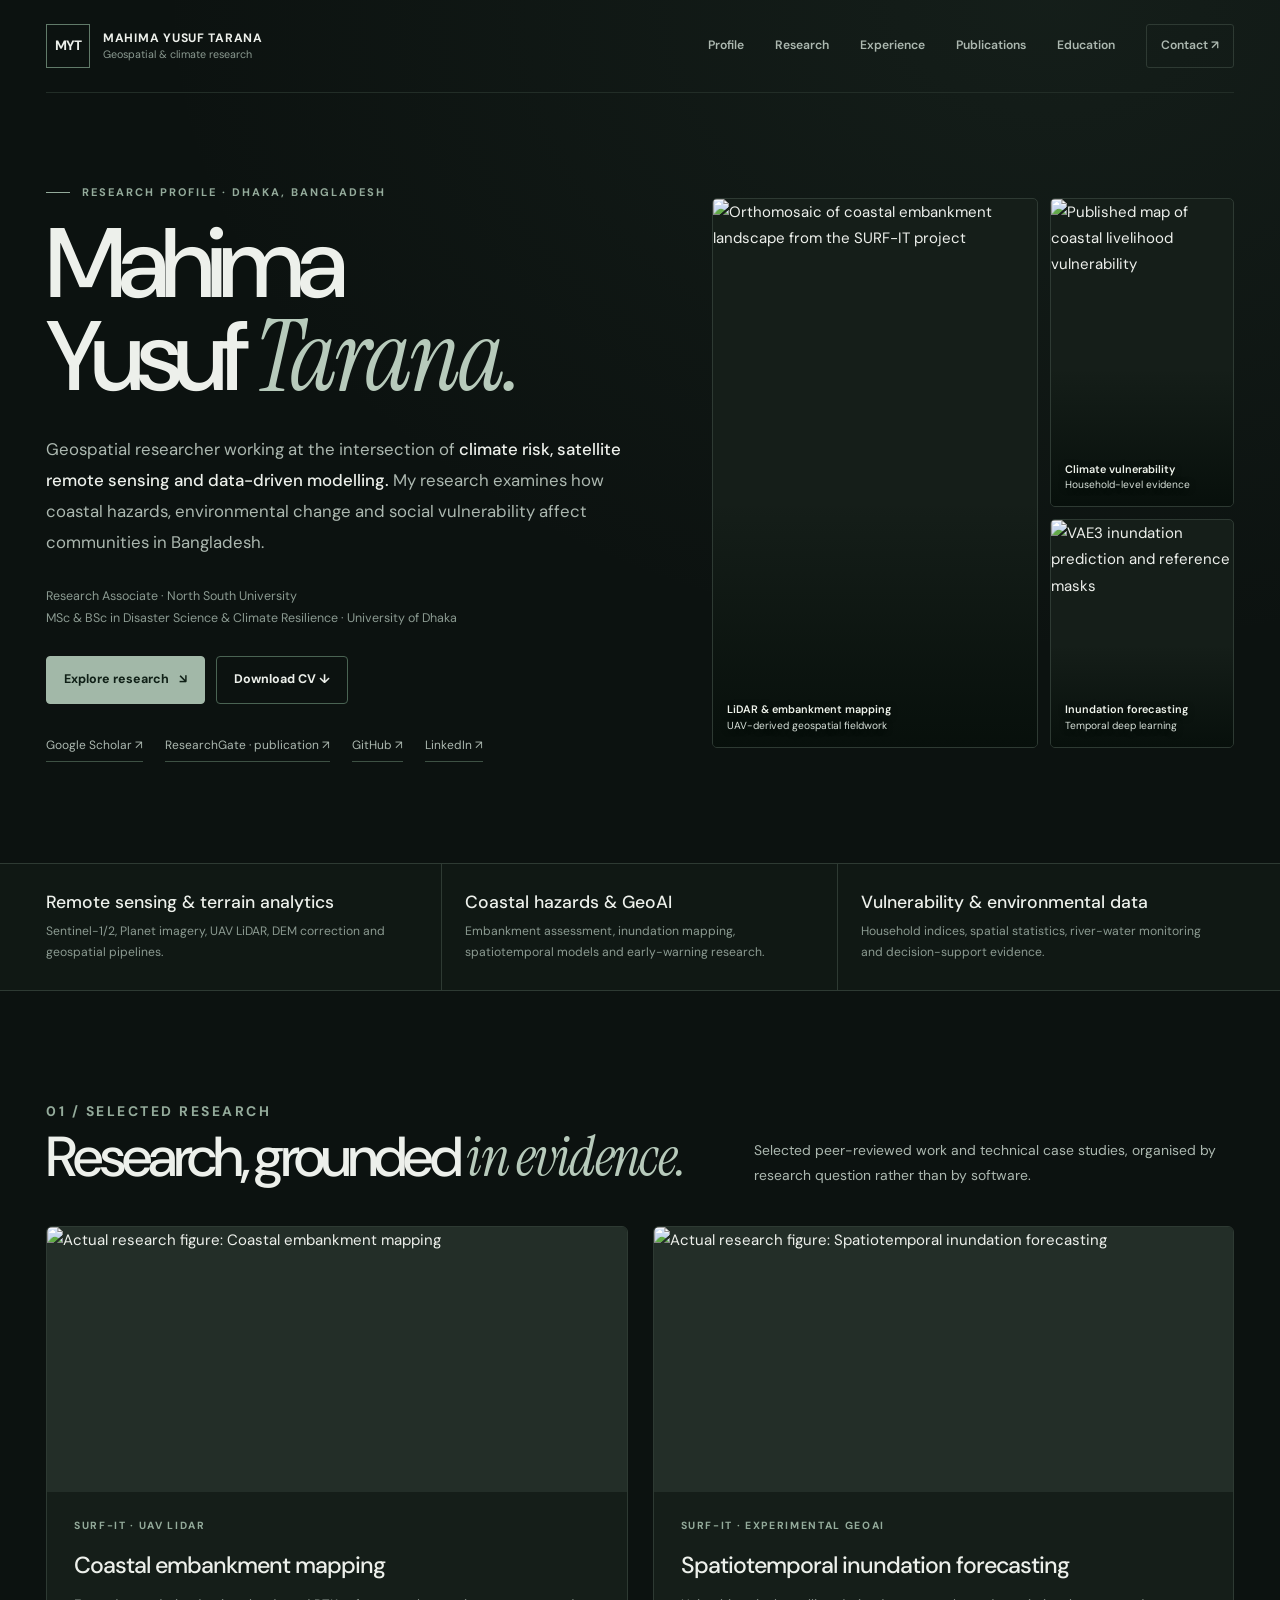
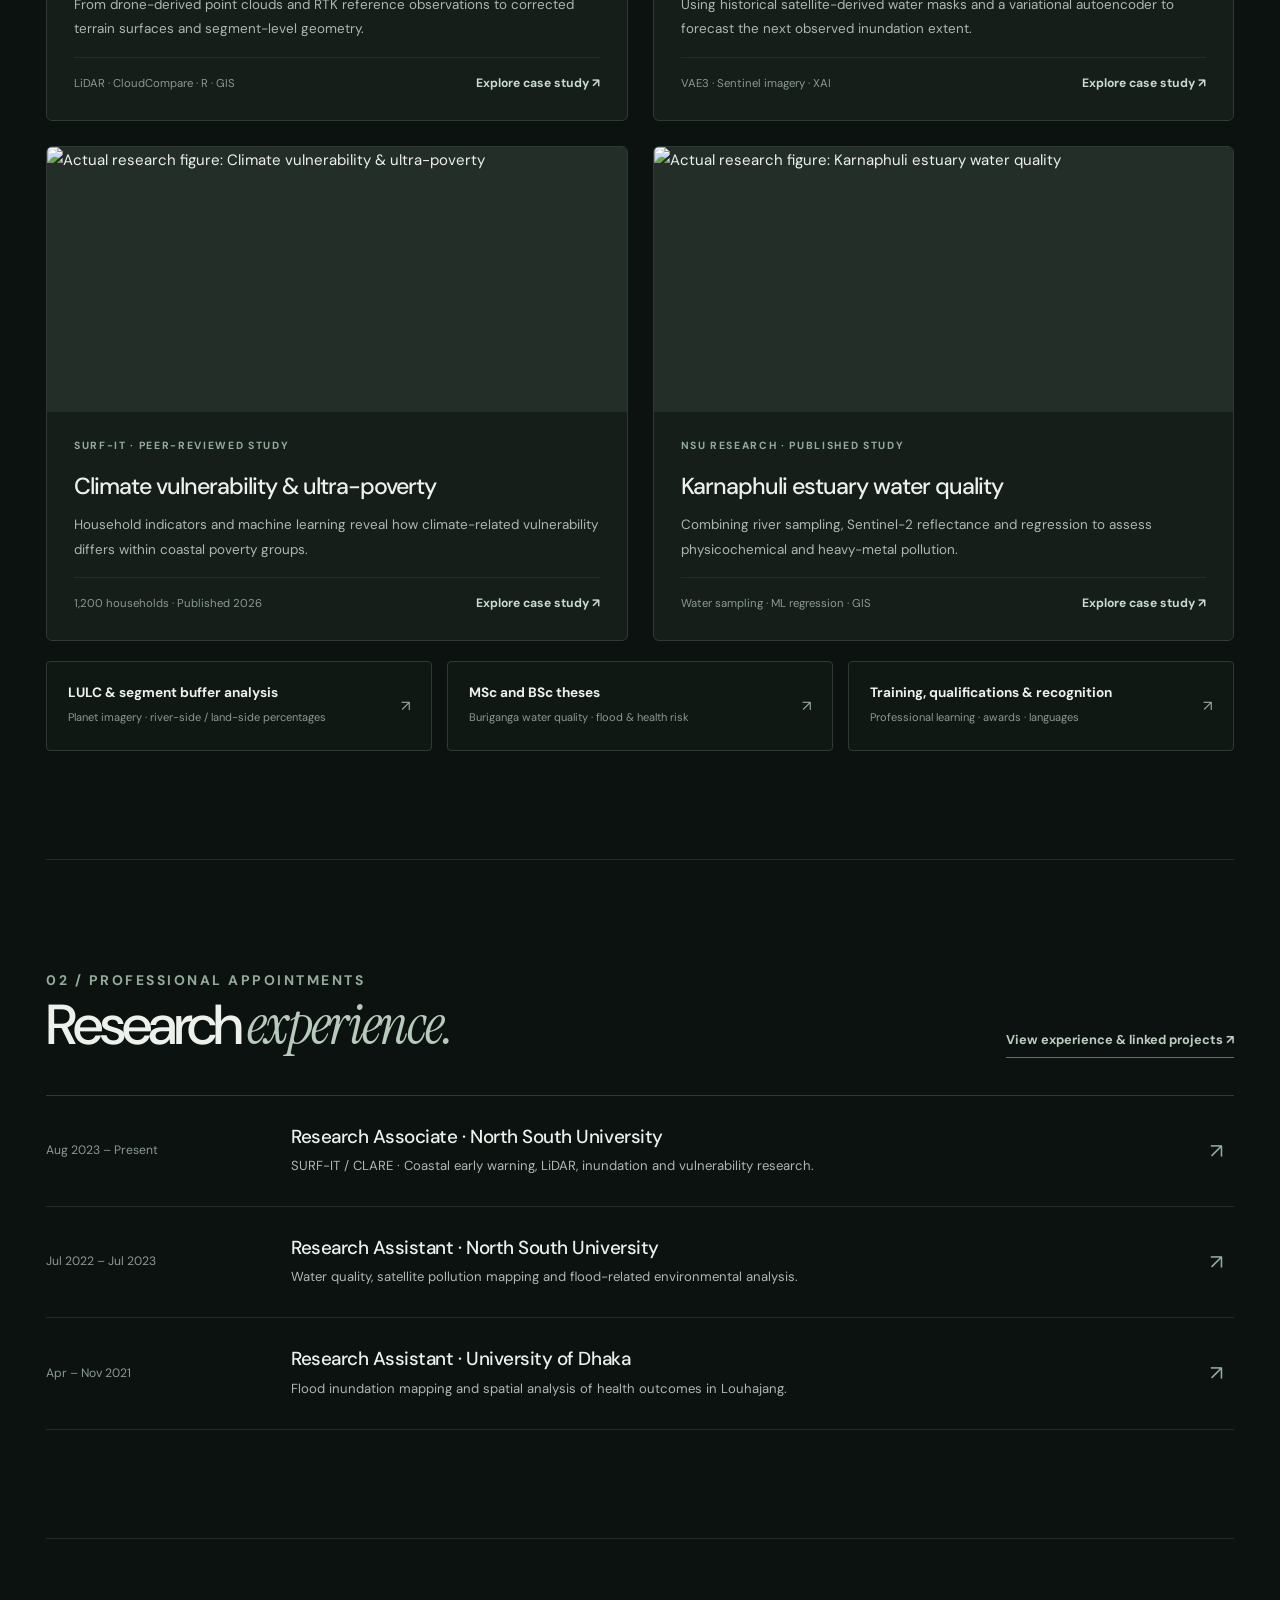
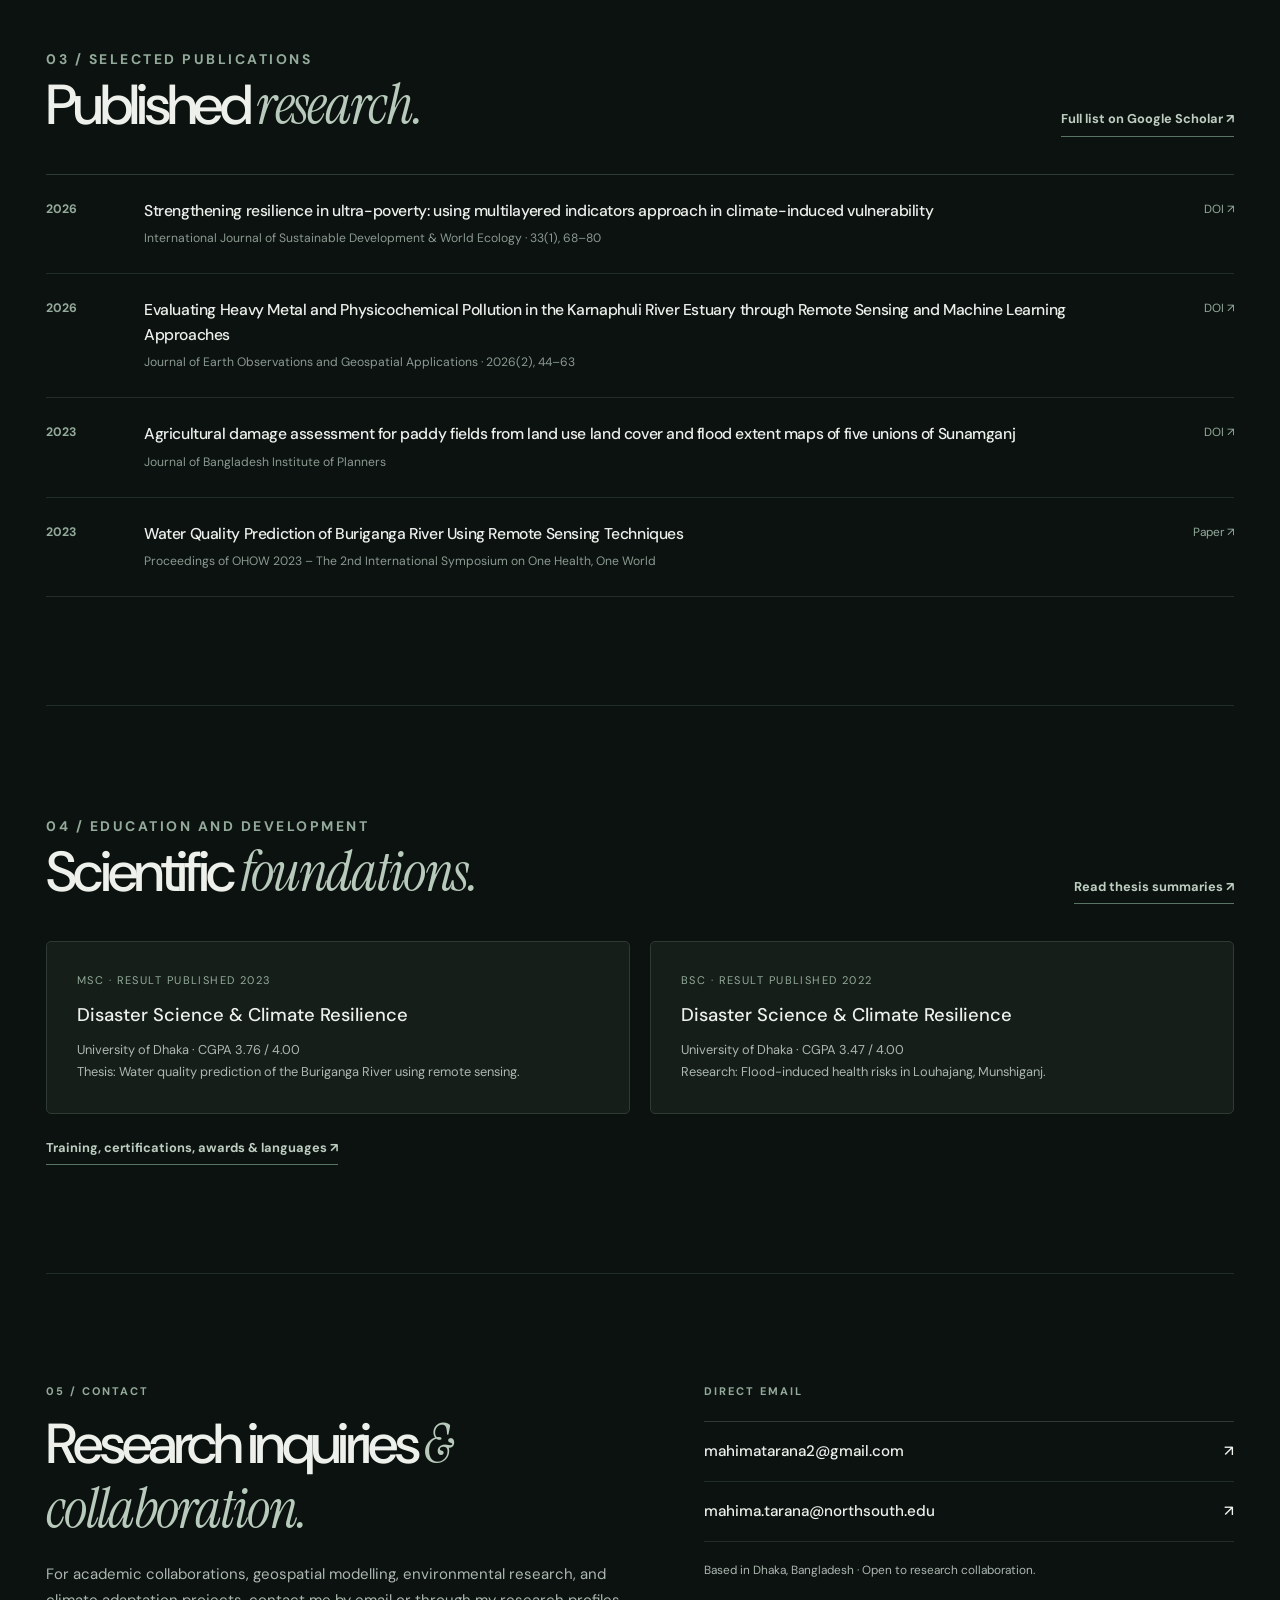
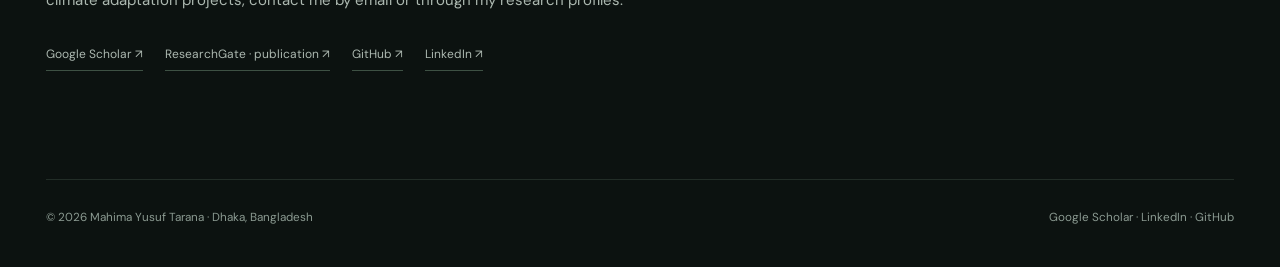
==== commit 4134bfbe: "Add files via upload" ====
--- a/index.html
+++ b/index.html
@@ -1,473 +1,26 @@
-<!DOCTYPE html>
-<html lang="en">
-<head>
-<meta charset="UTF-8" />
-<meta name="viewport" content="width=device-width, initial-scale=1.0"/>
-<title>Mahima Yusuf Tarana | Geospatial Researcher</title>
-<link href="https://fonts.googleapis.com/css2?family=Lora:ital,wght@0,400;0,500;1,400&family=Inter:wght@300;400;500&display=swap" rel="stylesheet"/>
-<style>
-  :root {
-    --bg:        #FFFFFF;
-    --bg-card:   #F5F5F5;
-    --bg-soft:   #EBEBEB;
-    --green:     #4A6741;
-    --green-mid: #6B8F5E;
-    --green-pale:#D6E4CF;
-    --sage:      #8FAF84;
-    --moss:      #3D5C35;
-    --text:      #2E2A24;
-    --muted:     #6B6356;
-    --border:    rgba(74,103,65,0.18);
-    --sand:      #C4B49A;
-  }
-  * { box-sizing: border-box; margin: 0; padding: 0; }
-  html { scroll-behavior: smooth; }
-  body { font-family: 'Inter', sans-serif; background: var(--bg); color: var(--text); line-height: 1.75; }
-
-  /* NAV */
-  nav {
-    position: fixed; top: 0; left: 0; right: 0; z-index: 100;
-    background: rgba(255,255,255,0.96); backdrop-filter: blur(10px);
-    border-bottom: 1px solid var(--border);
-    padding: 0 2.5rem; display: flex; align-items: center; justify-content: space-between; height: 60px;
-  }
-  .nav-logo { font-family: 'Lora', serif; font-size: 1.05rem; color: var(--moss); text-decoration: none; letter-spacing: 0.01em; }
-  .nav-right { display: flex; align-items: center; gap: 1.6rem; }
-  .nav-links { display: flex; gap: 1.5rem; }
-  .nav-links a { font-size: 0.79rem; letter-spacing: 0.07em; text-transform: uppercase; color: var(--muted); text-decoration: none; transition: color 0.2s; }
-  .nav-links a:hover { color: var(--green); }
-  .nav-social { display: flex; gap: 0.7rem; }
-  .nav-social a { display: flex; align-items: center; color: var(--muted); text-decoration: none; transition: color 0.2s; }
-  .nav-social a:hover { color: var(--green); }
-  .nav-social svg { width: 16px; height: 16px; }
-  .btn-resume {
-    background: transparent; color: var(--green) !important;
-    border: 1px solid var(--green);
-    padding: 0.38rem 0.95rem; border-radius: 4px;
-    font-size: 0.76rem !important; letter-spacing: 0.05em !important;
-    text-transform: uppercase; transition: all 0.2s !important;
-    text-decoration: none;
-  }
-  .btn-resume:hover { background: var(--green); color: #fff !important; }
-
-  /* HERO */
-  .hero {
-    min-height: 100vh; display: flex; align-items: center;
-    padding: 6rem 2.5rem 4rem; max-width: 1080px; margin: 0 auto; gap: 5rem;
-  }
-  .hero-text { flex: 1; }
-  .hero-eyebrow {
-    font-size: 0.75rem; letter-spacing: 0.13em; text-transform: uppercase;
-    color: var(--green-mid); margin-bottom: 1.4rem;
-    display: flex; align-items: center; gap: 0.8rem;
-  }
-  .hero-eyebrow::before { content:''; display:block; width:24px; height:1px; background:var(--sage); }
-  .hero-name {
-    font-family: 'Lora', serif; font-size: clamp(2.8rem, 5vw, 4.6rem);
-    font-weight: 400; line-height: 1.08; color: var(--moss); margin-bottom: 1.1rem;
-  }
-  .hero-name em { font-style: italic; color: var(--green-mid); }
-  .hero-tagline { font-size: 0.97rem; color: var(--muted); max-width: 460px; margin-bottom: 2.6rem; font-weight: 300; line-height: 1.8; }
-  .hero-cta { display: flex; gap: 0.9rem; flex-wrap: wrap; }
-  .btn-primary {
-    background: var(--green); color: #fff; padding: 0.7rem 1.8rem;
-    border-radius: 4px; text-decoration: none; font-size: 0.85rem;
-    letter-spacing: 0.03em; transition: background 0.2s;
-  }
-  .btn-primary:hover { background: var(--moss); }
-  .btn-outline {
-    border: 1px solid var(--sand); color: var(--muted); padding: 0.7rem 1.8rem;
-    border-radius: 4px; text-decoration: none; font-size: 0.85rem;
-    letter-spacing: 0.03em; transition: all 0.2s;
-  }
-  .btn-outline:hover { border-color: var(--green); color: var(--green); }
-  .hero-aside { flex: 0 0 270px; display: flex; flex-direction: column; gap: 0.9rem; }
-  .aside-card { background: var(--bg-card); border: 1px solid var(--border); border-radius: 10px; padding: 1.3rem 1.5rem; }
-  .aside-label { font-size: 0.66rem; letter-spacing: 0.11em; text-transform: uppercase; color: var(--sage); margin-bottom: 0.35rem; }
-  .aside-value { font-family: 'Lora', serif; font-size: 1.05rem; color: var(--moss); line-height: 1.4; }
-  .aside-sub { font-size: 0.78rem; color: var(--muted); margin-top: 0.15rem; }
-
-  /* DIVIDER */
-  .section-divider { border: none; border-top: 1px solid var(--border); max-width: 1080px; margin: 0 auto; }
-
-  /* SECTIONS */
-  section { padding: 5rem 2.5rem; max-width: 1080px; margin: 0 auto; }
-  .section-label { font-size: 0.7rem; letter-spacing: 0.14em; text-transform: uppercase; color: var(--sage); margin-bottom: 0.45rem; }
-  .section-title { font-family: 'Lora', serif; font-size: clamp(1.8rem, 3vw, 2.6rem); font-weight: 400; color: var(--moss); margin-bottom: 2.8rem; line-height: 1.15; }
-
-  /* ABOUT */
-  .about-grid { display: grid; grid-template-columns: 1.15fr 0.85fr; gap: 4rem; align-items: start; }
-  .about-text p { color: var(--muted); margin-bottom: 1rem; font-weight: 300; font-size: 0.88rem; }
-  .about-stats { display: grid; grid-template-columns: 1fr 1fr; gap: 0.9rem; }
-  .stat-card { background: var(--bg-card); border: 1px solid var(--border); border-radius: 8px; padding: 1.2rem; }
-  .stat-num { font-family: 'Lora', serif; font-size: 2rem; color: var(--green); line-height: 1; }
-  .stat-label { font-size: 0.74rem; color: var(--muted); margin-top: 0.25rem; }
-
-  /* SKILLS */
-  .skills-grid { display: grid; grid-template-columns: repeat(auto-fit, minmax(210px,1fr)); gap: 1.1rem; }
-  .skill-group { background: var(--bg-card); border: 1px solid var(--border); border-radius: 10px; padding: 1.3rem; }
-  .skill-group h3 { font-size: 0.7rem; letter-spacing: 0.1em; text-transform: uppercase; color: var(--green-mid); margin-bottom: 0.85rem; }
-  .skill-tags { display: flex; flex-wrap: wrap; gap: 0.4rem; }
-  .skill-tag { font-size: 0.74rem; padding: 0.25rem 0.65rem; background: var(--bg-soft); border: 1px solid var(--border); border-radius: 20px; color: var(--moss); }
-
-  /* PROJECTS */
-  .projects-grid { display: grid; grid-template-columns: repeat(auto-fit, minmax(300px,1fr)); gap: 1.4rem; }
-  .project-card {
-    background: var(--bg-card); border: 1px solid var(--border); border-radius: 12px;
-    padding: 1.9rem; text-decoration: none; color: inherit;
-    display: flex; flex-direction: column; transition: border-color 0.25s, transform 0.25s;
-    position: relative; overflow: hidden;
-  }
-  .project-card::after {
-    content:''; position:absolute; bottom:0; left:0; right:0; height:3px;
-    background: var(--sage); transform:scaleX(0); transform-origin:left; transition:transform 0.3s;
-  }
-  .project-card:hover::after { transform:scaleX(1); }
-  .project-card:hover { border-color: var(--sage); transform: translateY(-2px); }
-  .project-tag { font-size: 0.67rem; letter-spacing: 0.1em; text-transform: uppercase; color: var(--sage); margin-bottom: 0.65rem; }
-  .project-title { font-family: 'Lora', serif; font-size: 1.25rem; color: var(--moss); margin-bottom: 0.65rem; }
-  .project-desc { font-size: 0.85rem; color: var(--muted); flex: 1; font-weight: 300; }
-  .project-tools { display: flex; flex-wrap: wrap; gap: 0.3rem; margin-top: 1rem; }
-  .project-tool { font-size: 0.67rem; padding: 0.18rem 0.5rem; background: var(--green-pale); color: var(--moss); border-radius: 3px; }
-  .project-arrow { margin-top: 1.2rem; font-size: 0.77rem; color: var(--green-mid); }
-
-  /* EXPERIENCE */
-  .timeline { padding-left: 1.75rem; position: relative; }
-  .timeline::before { content:''; position:absolute; left:0; top:10px; bottom:0; width:1px; background:var(--border); }
-  .timeline-item { position: relative; margin-bottom: 2.8rem; }
-  .timeline-dot { position:absolute; left:-2.18rem; top:7px; width:9px; height:9px; border-radius:50%; background:var(--sage); border:2px solid var(--bg); }
-  .timeline-role { font-family: 'Lora', serif; font-size: 1.15rem; color: var(--moss); }
-  .timeline-company { font-size: 0.84rem; color: var(--green-mid); margin-top: 0.1rem; }
-  .timeline-date { font-size: 0.7rem; color: var(--muted); letter-spacing: 0.05em; margin-top: 0.15rem; }
-  .timeline-summary { font-size: 0.85rem; color: var(--muted); margin: 0.6rem 0 0.5rem; font-weight: 300; }
-  .timeline-link { font-size: 0.77rem; color: var(--green-mid); text-decoration: none; }
-  .timeline-link:hover { text-decoration: underline; }
-
-  /* EDUCATION */
-  .edu-cards { display: grid; gap: 0.9rem; }
-  .edu-card {
-    background: var(--bg-card); border: 1px solid var(--border); border-radius: 10px;
-    padding: 1.3rem 1.7rem; display: flex; align-items: flex-start; gap: 1.2rem;
-  }
-  .edu-icon { width: 38px; height: 38px; border-radius: 8px; background: var(--green-pale); display: flex; align-items: center; justify-content: center; flex-shrink: 0; }
-  .edu-icon svg { width: 19px; height: 19px; stroke: var(--green); }
-  .edu-degree { font-family: 'Lora', serif; font-size: 1.05rem; color: var(--moss); }
-  .edu-school { font-size: 0.82rem; color: var(--green-mid); margin-top: 0.15rem; }
-  .edu-year { font-size: 0.72rem; color: var(--muted); margin-top: 0.1rem; }
-
-
-  /* CONTACT */
-  .contact-text { color: var(--muted); font-weight: 300; margin-bottom: 2rem; font-size: 0.94rem; max-width: 520px; }
-  .contact-links { display: flex; flex-direction: column; gap: 0.85rem; max-width: 480px; }
-  .contact-link { display: flex; align-items: center; gap: 1rem; text-decoration: none; color: var(--text); font-size: 0.85rem; transition: color 0.2s; }
-  .contact-link:hover { color: var(--green); }
-  .contact-link-icon { width: 36px; height: 36px; border-radius: 8px; background: var(--bg-card); border: 1px solid var(--border); display: flex; align-items: center; justify-content: center; flex-shrink: 0; }
-  .contact-link-icon svg { width: 15px; height: 15px; }
-
-  footer { background: var(--moss); color: var(--green-pale); text-align: center; padding: 1.6rem; font-size: 0.78rem; }
-  footer a { color: var(--sage); text-decoration: none; }
-
-  @media (max-width: 768px) {
-    nav { padding: 0 1.25rem; }
-    .nav-links { display: none; }
-    .hero { flex-direction: column; padding: 5rem 1.25rem 3rem; gap: 2rem; }
-    .hero-aside { flex: unset; width: 100%; }
-    section { padding: 3.5rem 1.25rem; }
-    .about-grid { grid-template-columns: 1fr; gap: 2rem; }
-  }
-</style>
-</head>
-<body>
-
-<nav>
-  <a href="#home" class="nav-logo">M. Y. Tarana</a>
-  <div class="nav-right">
-    <div class="nav-links">
-      <a href="#about">About</a>
-      <a href="#skills">Skills</a>
-      <a href="#projects">Projects</a>
-      <a href="#experience">Experience</a>
-      <a href="#contact">Contact</a>
-    </div>
-    <div class="nav-social">
-      <a href="https://github.com/mahimatarana" target="_blank" aria-label="GitHub">
-        <svg viewBox="0 0 24 24" fill="none" stroke="currentColor" stroke-width="1.8" stroke-linecap="round" stroke-linejoin="round"><path d="M9 19c-5 1.5-5-2.5-7-3m14 6v-3.87a3.37 3.37 0 0 0-.94-2.61c3.14-.35 6.44-1.54 6.44-7A5.44 5.44 0 0 0 20 4.77 5.07 5.07 0 0 0 19.91 1S18.73.65 16 2.48a13.38 13.38 0 0 0-7 0C6.27.65 5.09 1 5.09 1A5.07 5.07 0 0 0 5 4.77a5.44 5.44 0 0 0-1.5 3.78c0 5.42 3.3 6.61 6.44 7A3.37 3.37 0 0 0 9 18.13V22"/></svg>
-      </a>
-      <a href="https://scholar.google.com/citations?user=-vbctQQAAAAJ&hl=en" target="_blank" aria-label="Google Scholar">
-        <svg viewBox="0 0 24 24" fill="none" stroke="currentColor" stroke-width="1.8" stroke-linecap="round" stroke-linejoin="round"><path d="M12 2L2 7l10 5 10-5-10-5z"/><path d="M2 17l10 5 10-5"/><path d="M2 12l10 5 10-5"/></svg>
-      </a>
-      <a href="https://www.linkedin.com/in/mahima-yusuf-tarana-b61780201" target="_blank" aria-label="LinkedIn">
-        <svg viewBox="0 0 24 24" fill="none" stroke="currentColor" stroke-width="1.8" stroke-linecap="round" stroke-linejoin="round"><path d="M16 8a6 6 0 0 1 6 6v7h-4v-7a2 2 0 0 0-2-2 2 2 0 0 0-2 2v7h-4v-7a6 6 0 0 1 6-6z"/><rect x="2" y="9" width="4" height="12"/><circle cx="4" cy="4" r="2"/></svg>
-      </a>
-      <a href="https://www.researchgate.net/profile/Mahima-Tarana" target="_blank" aria-label="ResearchGate">
-        <svg viewBox="0 0 24 24" fill="none" stroke="currentColor" stroke-width="1.8" stroke-linecap="round" stroke-linejoin="round"><path d="M9.5 4C6.5 4 4 6.5 4 9.5S6.5 15 9.5 15c1.6 0 3-.7 4-1.8"/><path d="M13 7.5h3c1.1 0 2 .9 2 2s-.9 2-2 2h-3v-4z"/><path d="M16 11.5l2.5 5"/></svg>
-      </a>
-    </div>
-    <a href="CV_Mahima_Yusuf_Tarana.pdf" target="_blank" class="btn-resume">CV ↗</a>
-  </div>
-</nav>
-
-<!-- HERO -->
-<div id="home" class="hero">
-  <div class="hero-text">
-    <p class="hero-eyebrow">Geospatial Researcher · Dhaka, Bangladesh</p>
-    <h1 class="hero-name">Mahima<br/>Yusuf <em>Tarana</em></h1>
-    <p style="font-family:'Lora',serif; font-style:italic; font-size:1rem; color:var(--green-mid); margin-bottom:1.6rem; margin-top:-0.3rem;">Building spatial intelligence for climate resilience.</p>
-    <div class="hero-cta">
-      <a href="#projects" class="btn-primary">View Projects</a>
-      <a href="#contact" class="btn-outline">Get in Touch</a>
-    </div>
-  </div>
-  <div class="hero-aside">
-    <div class="aside-card">
-      <p class="aside-label">Current Role</p>
-      <p class="aside-value">Research Associate</p>
-      <p class="aside-sub">North South University · SURF-IT Project</p>
-    </div>
-    <div class="aside-card">
-      <p class="aside-label">Focus</p>
-      <p class="aside-value">LiDAR · Remote Sensing<br/>ML · Flood Mapping</p>
-    </div>
-    <div class="aside-card">
-      <p class="aside-label">Education</p>
-      <p class="aside-value">MS, Disaster Science</p>
-      <p class="aside-sub">University of Dhaka · 3.76 GPA</p>
-    </div>
-  </div>
+<!doctype html><html lang="en"><head><meta charset="utf-8"><meta name="viewport" content="width=device-width,initial-scale=1"><meta name="theme-color" content="#0c1210"><meta name="description" content="Mahima Yusuf Tarana — geospatial researcher working on climate resilience, coastal hazards, remote sensing, GIS, and machine learning."><link rel="preconnect" href="https://fonts.googleapis.com"><link rel="preconnect" href="https://fonts.gstatic.com" crossorigin><link href="https://fonts.googleapis.com/css2?family=DM+Sans:wght@400;500;600;700&family=Instrument+Serif:ital@0;1&display=swap" rel="stylesheet"><link rel="stylesheet" href="style.css"><title>Mahima Yusuf Tarana | Geospatial Research & Climate Resilience</title></head><body><div class="container"><div class="topbar"><a href="index.html" class="brand" aria-label="Mahima Yusuf Tarana home"><span class="brand-mark">MYT</span><span class="brand-copy"><strong>MAHIMA YUSUF TARANA</strong><small>Geospatial & climate research</small></span></a><button class="mobile-toggle" type="button" aria-label="Toggle navigation" aria-controls="primary-nav" aria-expanded="false">Menu ☰</button><nav id="primary-nav" class="nav" aria-label="Primary navigation"><a href="index.html#about">Profile</a><a href="index.html#research">Research</a><a href="experience-nsu.html">Experience</a><a href="index.html#publications">Publications</a><a href="index.html#education">Education</a><a class="nav-contact" href="index.html#contact">Contact ↗</a></nav></div></div>
+<main id="about">
+<section class="container hero" aria-labelledby="home-heading"><div><div class="micro eyebrow">Research profile · Dhaka, Bangladesh</div><h1 id="home-heading">Mahima<br>Yusuf <span class="serif">Tarana.</span></h1><p class="lead">Geospatial researcher working at the intersection of <strong style="color:var(--fg);font-weight:500">climate risk, satellite remote sensing and data-driven modelling.</strong> My research examines how coastal hazards, environmental change and social vulnerability affect communities in Bangladesh.</p><p class="credentials">Research Associate · North South University<br>MSc & BSc in Disaster Science & Climate Resilience · University of Dhaka</p><div class="button-row"><a class="button solid" href="#research">Explore research <span aria-hidden="true">↘</span></a><a class="button" href="Mahima_Yusuf_Tarana_CV.pdf" download>Download CV ↓</a></div><div class="social" aria-label="Academic and professional profiles"><a href="https://scholar.google.com/citations?user=-vbctQQAAAAJ&hl=en" target="_blank" rel="noopener noreferrer">Google Scholar ↗</a><a href="https://www.researchgate.net/publication/398386936_Strengthening_resilience_in_ultra-poverty_using_multilayered_indicators_approach_in_climate-induced_vulnerability" target="_blank" rel="noopener noreferrer">ResearchGate · publication ↗</a><a href="https://github.com/mahimatarana" target="_blank" rel="noopener noreferrer">GitHub ↗</a><a href="https://www.linkedin.com/in/mahima-yusuf-tarana-b61780201/" target="_blank" rel="noopener noreferrer">LinkedIn ↗</a></div></div>
+<div class="visual-composition" aria-label="Featured research figures from coastal Bangladesh"><a class="visual-tall" href="project-lidar-embankment.html"><img src="assets/lidar-orthomosaic.webp" alt="Orthomosaic of coastal embankment landscape from the SURF-IT project"><span class="visual-cap">LiDAR & embankment mapping<small>UAV-derived geospatial fieldwork</small></span></a><div class="visual-side"><a class="visual-mini" href="project-ultra-poverty-vulnerability.html"><img src="assets/vulnerability-map.webp" alt="Published map of coastal livelihood vulnerability"><span class="visual-cap">Climate vulnerability<small>Household-level evidence</small></span></a><a class="visual-mini" href="project-vae3-inundation.html"><img src="assets/vae-predictions.webp" alt="VAE3 inundation prediction and reference masks"><span class="visual-cap">Inundation forecasting<small>Temporal deep learning</small></span></a></div></div></section>
+<section class="band" aria-label="Areas of expertise"><div class="container band-grid"><div class="band-cell"><strong>Remote sensing & terrain analytics</strong><span>Sentinel-1/2, Planet imagery, UAV LiDAR, DEM correction and geospatial pipelines.</span></div><div class="band-cell"><strong>Coastal hazards & GeoAI</strong><span>Embankment assessment, inundation mapping, spatiotemporal models and early-warning research.</span></div><div class="band-cell"><strong>Vulnerability & environmental data</strong><span>Household indices, spatial statistics, river-water monitoring and decision-support evidence.</span></div></div></section>
+<section id="research" class="container section"><div class="section-head"><div><p class="micro">01 / Selected research</p><h2>Research, grounded <span class="display-accent">in evidence.</span></h2></div><p>Selected peer-reviewed work and technical case studies, organised by research question rather than by software.</p></div>
+<div class="projects">
+<article class="project"><a href="project-lidar-embankment.html" aria-label="Open Coastal embankment mapping case study"><div class="project-img"><img src="assets/lidar-orthomosaic.webp" alt="Actual research figure: Coastal embankment mapping" loading="lazy"></div><div class="project-body"><div class="project-overline">SURF-IT · UAV LiDAR</div><h3>Coastal embankment mapping</h3><p>From drone-derived point clouds and RTK reference observations to corrected terrain surfaces and segment-level geometry.</p><div class="project-bottom"><span>LiDAR · CloudCompare · R · GIS</span><b>Explore case study ↗</b></div></div></a></article>
+<article class="project"><a href="project-vae3-inundation.html" aria-label="Open Spatiotemporal inundation forecasting case study"><div class="project-img"><img src="assets/vae-predictions.webp" alt="Actual research figure: Spatiotemporal inundation forecasting" loading="lazy"></div><div class="project-body"><div class="project-overline">SURF-IT · Experimental GeoAI</div><h3>Spatiotemporal inundation forecasting</h3><p>Using historical satellite-derived water masks and a variational autoencoder to forecast the next observed inundation extent.</p><div class="project-bottom"><span>VAE3 · Sentinel imagery · XAI</span><b>Explore case study ↗</b></div></div></a></article>
+<article class="project"><a href="project-ultra-poverty-vulnerability.html" aria-label="Open Climate vulnerability &amp; ultra-poverty case study"><div class="project-img"><img src="assets/vulnerability-map.webp" alt="Actual research figure: Climate vulnerability &amp; ultra-poverty" loading="lazy"></div><div class="project-body"><div class="project-overline">SURF-IT · Peer-reviewed study</div><h3>Climate vulnerability & ultra-poverty</h3><p>Household indicators and machine learning reveal how climate-related vulnerability differs within coastal poverty groups.</p><div class="project-bottom"><span>1,200 households · Published 2026</span><b>Explore case study ↗</b></div></div></a></article>
+<article class="project"><a href="project-karnaphuli-water-quality.html" aria-label="Open Karnaphuli estuary water quality case study"><div class="project-img"><img src="assets/karnaphuli-map.webp" alt="Actual research figure: Karnaphuli estuary water quality" loading="lazy"></div><div class="project-body"><div class="project-overline">NSU research · Published study</div><h3>Karnaphuli estuary water quality</h3><p>Combining river sampling, Sentinel-2 reflectance and regression to assess physicochemical and heavy-metal pollution.</p><div class="project-bottom"><span>Water sampling · ML regression · GIS</span><b>Explore case study ↗</b></div></div></a></article>
 </div>
-
-<hr class="section-divider"/>
-
-<!-- ABOUT -->
-<section id="about">
-  <p class="section-label">About</p>
-
-  <div class="about-grid">
-    <div class="about-text">
-      <p>I am Mahima Yusuf Tarana, a geospatial researcher based in Dhaka, working at the intersection of remote sensing, machine learning, and disaster risk reduction. My work focuses on transforming satellite imagery, drone LiDAR data, and field survey information into practical tools for preparedness.</p>
-      <p>As a Research Associate at North South University, I have led coastal embankment LiDAR surveys, processed large-scale point cloud datasets, and developed ML-based automated processes for tidal surge prediction and inundation mapping. I also represented the project at the CLARE GEI Workshop in Kigali, Rwanda, in 2024.</p>
-      <p>I am a recipient of the National Science and Technology Fellowship from Bangladesh's Ministry of Science and Technology and have co-authored research on water quality, flood mapping, and vulnerability assessment.</p>
-    </div>
-    <div class="about-stats">
-      <div class="stat-card">
-        <div class="stat-num">3+</div>
-        <div class="stat-label">Years of research experience</div>
-      </div>
-      <div class="stat-card">
-        <div class="stat-num">400+</div>
-        <div class="stat-label">LiDAR point cloud files processed</div>
-      </div>
-      <div class="stat-card">
-        <div class="stat-num">4,224</div>
-        <div class="stat-label">Embankment segments mapped at 100m resolution</div>
-      </div>
-      <div class="stat-card">
-        <div class="stat-num">🌍</div>
-        <div class="stat-label">International presenter, Rwanda 2024</div>
-      </div>
-    </div>
-  </div>
-</section>
-
-<hr class="section-divider"/>
-
-<!-- SKILLS -->
-<section id="skills">
-  <p class="section-label">Skills</p>
-  <h2 class="section-title">Tools &amp; Expertise</h2>
-  <div class="skills-grid">
-    <div class="skill-group">
-      <h3>GIS Software</h3>
-      <div class="skill-tags">
-        <span class="skill-tag">ArcGIS</span>
-        <span class="skill-tag">QGIS</span>
-        <span class="skill-tag">Google Earth Engine</span>
-        <span class="skill-tag">ERDAS Imagine</span>
-        <span class="skill-tag">SNAP</span>
-      </div>
-    </div>
-    <div class="skill-group">
-      <h3>Remote Sensing &amp; LiDAR</h3>
-      <div class="skill-tags">
-        <span class="skill-tag">DJI Terra</span>
-        <span class="skill-tag">CloudCompare</span>
-        <span class="skill-tag">DEM Generation</span>
-        <span class="skill-tag">Sentinel-1 &amp; 2</span>
-        <span class="skill-tag">Sentinel-5P</span>
-        <span class="skill-tag">Landsat-8</span>
-        <span class="skill-tag">RTK GNSS</span>
-      </div>
-    </div>
-    <div class="skill-group">
-      <h3>Programming</h3>
-      <div class="skill-tags">
-        <span class="skill-tag">Python</span>
-        <span class="skill-tag">R / RStudio</span>
-        <span class="skill-tag">Scikit-learn</span>
-        <span class="skill-tag">Pandas</span>
-        <span class="skill-tag">GeoPandas</span>
-        <span class="skill-tag">terra</span>
-        <span class="skill-tag">sf</span>
-        <span class="skill-tag">dplyr</span>
-      </div>
-    </div>
-    <div class="skill-group">
-      <h3>Spatial Analysis</h3>
-      <div class="skill-tags">
-        <span class="skill-tag">Flood Mapping</span>
-        <span class="skill-tag">LULC</span>
-        <span class="skill-tag">Vulnerability Assessment</span>
-        <span class="skill-tag">Kriging</span>
-        <span class="skill-tag">Machine Learning</span>
-        <span class="skill-tag">Kobo Toolbox</span>
-      </div>
-    </div>
-  </div>
-</section>
-
-<hr class="section-divider"/>
-
-<!-- PROJECTS -->
-<section id="projects">
-  <p class="section-label">Projects</p>
-  <h2 class="section-title">Selected Projects</h2>
-  <div class="projects-grid">
-    <a href="project-lidar-embankment.html" class="project-card">
-      <p class="project-tag">LiDAR · DEM · Drone Survey · R</p>
-      <p class="project-title">Embankment Mapping with LiDAR</p>
-      <p class="project-desc">A complete drone LiDAR pipeline for river embankment condition assessment — from raw point cloud to a spatially referenced database of 4,224 segments with elevation, crest width, and slope statistics at 100-metre resolution.</p>
-      <div class="project-tools">
-        <span class="project-tool">ArcGIS</span>
-        <span class="project-tool">DJI Terra</span>
-        <span class="project-tool">CloudCompare</span>
-        <span class="project-tool">R</span>
-        <span class="project-tool">RTK GNSS</span>
-      </div>
-      <p class="project-arrow">View details →</p>
-    </a>
-    <a href="project-karnaphuli.html" class="project-card">
-      <p class="project-tag">Remote Sensing · ML · Water Quality</p>
-      <p class="project-title">Karnaphuli Estuary — Water Quality via Satellite &amp; ML</p>
-      <p class="project-desc">Assessed heavy metal and physicochemical pollution in Bangladesh's Karnaphuli River by integrating Sentinel-2A reflectance, laboratory sampling, and machine learning regression — producing spatial hotspot maps via Kriging.</p>
-      <div class="project-tools">
-        <span class="project-tool">Python</span>
-        <span class="project-tool">Scikit-learn</span>
-        <span class="project-tool">Google Earth Engine</span>
-        <span class="project-tool">SNAP</span>
-        <span class="project-tool">Kriging</span>
-      </div>
-      <p class="project-arrow">View details →</p>
-    </a>
-  </div>
-</section>
-
-<hr class="section-divider"/>
-
-<!-- EXPERIENCE -->
-<section id="experience">
-  <p class="section-label">Experience</p>
-  <h2 class="section-title">Work Experience</h2>
-  <div class="timeline">
-
-    <div class="timeline-item">
-      <div class="timeline-dot"></div>
-      <p class="timeline-role">Research Associate</p>
-      <p class="timeline-company">Dept. of Environmental Science &amp; Management, North South University</p>
-      <p class="timeline-date">August 2023 – Present &nbsp;·&nbsp; SURF-IT (FCDO &amp; IDRC / CLARE)</p>
-      <p class="timeline-summary">Led geospatial data processing for an ML-driven tidal surge early warning system — drone LiDAR surveys, DEM generation with RTK correction, flood inundation modelling with Sentinel-1 &amp; 2, LULC mapping from Planet imagery, socio-economic vulnerability analysis, and bathymetric data digitisation. Trained a team of five; authored research publications; facilitated stakeholder workshops with BMD, BWDB, DDM, and FFWC.</p>
-      <a href="experience-nsu.html" class="timeline-link">See details →</a>
-    </div>
-
-    <div class="timeline-item">
-      <div class="timeline-dot"></div>
-      <p class="timeline-role">Research Assistant</p>
-      <p class="timeline-company">Dept. of Environmental Science &amp; Management, North South University</p>
-      <p class="timeline-date">July 2022 – July 2023</p>
-      <p class="timeline-summary">Satellite image acquisition and preprocessing using GEE, ArcGIS, and Python. Time-series air pollution mapping with Sentinel-5P; water quality assessment with Sentinel-2; agricultural damage assessment via flood extent mapping; kriging-based spatial interpolation.</p>
-      <a href="experience-nsu2.html" class="timeline-link">See details →</a>
-    </div>
-
-    <div class="timeline-item">
-      <div class="timeline-dot"></div>
-      <p class="timeline-role">Research Assistant</p>
-      <p class="timeline-company">Dept. of Disaster Science &amp; Climate Resilience, University of Dhaka</p>
-      <p class="timeline-date">April – November 2021</p>
-      <p class="timeline-summary">Flood extent mapping using Landsat 8 and Sentinel-1; spatial correlation of health occurrence data with flood events using ArcGIS.</p>
-      <a href="experience-du.html" class="timeline-link">See details →</a>
-    </div>
-
-  </div>
-</section>
-
-<hr class="section-divider"/>
-
-<!-- EDUCATION -->
-<section id="education">
-  <p class="section-label">Education</p>
-  <h2 class="section-title">Academic Background</h2>
-  <div class="edu-cards">
-    <div class="edu-card">
-      <div class="edu-icon">
-        <svg viewBox="0 0 24 24" fill="none" stroke-width="1.8" stroke-linecap="round" stroke-linejoin="round"><path d="M22 10v6M2 10l10-5 10 5-10 5z" stroke="currentColor"/><path d="M6 12v5c3 3 9 3 12 0v-5" stroke="currentColor"/></svg>
-      </div>
-      <div>
-        <p class="edu-degree">MS in Disaster Science and Climate Resilience</p>
-        <p class="edu-school">University of Dhaka</p>
-        <p class="edu-year">2023</p>
-      </div>
-    </div>
-    <div class="edu-card">
-      <div class="edu-icon">
-        <svg viewBox="0 0 24 24" fill="none" stroke-width="1.8" stroke-linecap="round" stroke-linejoin="round"><path d="M22 10v6M2 10l10-5 10 5-10 5z" stroke="currentColor"/><path d="M6 12v5c3 3 9 3 12 0v-5" stroke="currentColor"/></svg>
-      </div>
-      <div>
-        <p class="edu-degree">BS in Disaster Science and Climate Resilience</p>
-        <p class="edu-school">University of Dhaka</p>
-        <p class="edu-year">2021</p>
-      </div>
-    </div>
-  </div>
-</section>
-
-
-<hr class="section-divider"/>
-
-<!-- CONTACT -->
-<section id="contact">
-  <p class="section-label">Contact</p>
-  <h2 class="section-title">Let's Connect</h2>
-  <p class="contact-text">Open to research collaborations, geospatial consultancy, and conversations about climate resilience, remote sensing, or ML-driven spatial analysis.</p>
-  <div class="contact-links">
-    <a href="mailto:mahimataran2@gmail.com" class="contact-link">
-      <div class="contact-link-icon"><svg viewBox="0 0 24 24" fill="none" stroke="currentColor" stroke-width="1.8" stroke-linecap="round" stroke-linejoin="round"><path d="M4 4h16c1.1 0 2 .9 2 2v12c0 1.1-.9 2-2 2H4c-1.1 0-2-.9-2-2V6c0-1.1.9-2 2-2z"/><polyline points="22,6 12,13 2,6"/></svg></div>
-      mahimataran2@gmail.com
-    </a>
-    <a href="mailto:mahima.tarana@northsouth.edu" class="contact-link">
-      <div class="contact-link-icon"><svg viewBox="0 0 24 24" fill="none" stroke="currentColor" stroke-width="1.8" stroke-linecap="round" stroke-linejoin="round"><path d="M4 4h16c1.1 0 2 .9 2 2v12c0 1.1-.9 2-2 2H4c-1.1 0-2-.9-2-2V6c0-1.1.9-2 2-2z"/><polyline points="22,6 12,13 2,6"/></svg></div>
-      mahima.tarana@northsouth.edu
-    </a>
-    <a href="https://www.linkedin.com/in/mahima-yusuf-tarana-b61780201" target="_blank" class="contact-link">
-      <div class="contact-link-icon"><svg viewBox="0 0 24 24" fill="none" stroke="currentColor" stroke-width="1.8" stroke-linecap="round" stroke-linejoin="round"><path d="M16 8a6 6 0 0 1 6 6v7h-4v-7a2 2 0 0 0-2-2 2 2 0 0 0-2 2v7h-4v-7a6 6 0 0 1 6-6z"/><rect x="2" y="9" width="4" height="12"/><circle cx="4" cy="4" r="2"/></svg></div>
-      linkedin.com/in/mahima-yusuf-tarana
-    </a>
-    <a href="https://scholar.google.com/citations?user=-vbctQQAAAAJ&hl=en" target="_blank" class="contact-link">
-      <div class="contact-link-icon"><svg viewBox="0 0 24 24" fill="none" stroke="currentColor" stroke-width="1.8" stroke-linecap="round" stroke-linejoin="round"><path d="M12 2L2 7l10 5 10-5-10-5z"/><path d="M2 17l10 5 10-5"/><path d="M2 12l10 5 10-5"/></svg></div>
-      Google Scholar
-    </a>
-    <a href="https://github.com/mahimatarana" target="_blank" class="contact-link">
-      <div class="contact-link-icon"><svg viewBox="0 0 24 24" fill="none" stroke="currentColor" stroke-width="1.8" stroke-linecap="round" stroke-linejoin="round"><path d="M9 19c-5 1.5-5-2.5-7-3m14 6v-3.87a3.37 3.37 0 0 0-.94-2.61c3.14-.35 6.44-1.54 6.44-7A5.44 5.44 0 0 0 20 4.77 5.07 5.07 0 0 0 19.91 1S18.73.65 16 2.48a13.38 13.38 0 0 0-7 0C6.27.65 5.09 1 5.09 1A5.07 5.07 0 0 0 5 4.77a5.44 5.44 0 0 0-1.5 3.78c0 5.42 3.3 6.61 6.44 7A3.37 3.37 0 0 0 9 18.13V22"/></svg></div>
-      github.com/mahimatarana
-    </a>
-    <a href="https://www.researchgate.net/profile/Mahima-Tarana" target="_blank" class="contact-link">
-      <div class="contact-link-icon"><svg viewBox="0 0 24 24" fill="none" stroke="currentColor" stroke-width="1.8" stroke-linecap="round" stroke-linejoin="round"><path d="M9.5 4C6.5 4 4 6.5 4 9.5S6.5 15 9.5 15c1.6 0 3-.7 4-1.8"/><path d="M13 7.5h3c1.1 0 2 .9 2 2s-.9 2-2 2h-3v-4z"/><path d="M16 11.5l2.5 5"/></svg></div>
-      ResearchGate
-    </a>
-  </div>
-</section>
-
-<footer>
-  <p>© Mahima Yusuf Tarana &nbsp;·&nbsp; Dhaka, Bangladesh &nbsp;·&nbsp; <a href="https://github.com/mahimatarana" target="_blank">GitHub</a></p>
-</footer>
-
-</body>
-</html>
+<div class="mini-projects"><a class="mini-project" href="project-lulc-segment-analysis.html"><span><strong>LULC & segment buffer analysis</strong><small>Planet imagery · river-side / land-side percentages</small></span><i>↗</i></a><a class="mini-project" href="academic-theses.html"><span><strong>MSc and BSc theses</strong><small>Buriganga water quality · flood & health risk</small></span><i>↗</i></a><a class="mini-project" href="training-credentials-recognition.html"><span><strong>Training, qualifications & recognition</strong><small>Professional learning · awards · languages</small></span><i>↗</i></a></div></section>
+<section id="experience" class="container section"><div class="section-head"><div><p class="micro">02 / Professional appointments</p><h2>Research <span class="display-accent">experience.</span></h2></div><a class="text-link" href="experience-nsu.html">View experience & linked projects ↗</a></div><div class="roles">
+<a class="role" href="experience-nsu.html#surfit"><span class="role-time">Aug 2023 – Present</span><div><h3>Research Associate · North South University</h3><p>SURF-IT / CLARE · Coastal early warning, LiDAR, inundation and vulnerability research.</p></div><span class="role-arrow" aria-hidden="true">↗</span></a>
+<a class="role" href="experience-nsu.html#nsu-ra"><span class="role-time">Jul 2022 – Jul 2023</span><div><h3>Research Assistant · North South University</h3><p>Water quality, satellite pollution mapping and flood-related environmental analysis.</p></div><span class="role-arrow" aria-hidden="true">↗</span></a>
+<a class="role" href="experience-nsu.html#du-ra"><span class="role-time">Apr – Nov 2021</span><div><h3>Research Assistant · University of Dhaka</h3><p>Flood inundation mapping and spatial analysis of health outcomes in Louhajang.</p></div><span class="role-arrow" aria-hidden="true">↗</span></a>
+</div></section>
+<section id="publications" class="container section"><div class="section-head"><div><p class="micro">03 / Selected publications</p><h2>Published <span class="display-accent">research.</span></h2></div><a class="text-link" href="https://scholar.google.com/citations?user=-vbctQQAAAAJ&hl=en" target="_blank" rel="noopener noreferrer">Full list on Google Scholar ↗</a></div><div class="pub-list">
+<article class="pub-row"><span class="pub-year">2026</span><div><h3>Strengthening resilience in ultra-poverty: using multilayered indicators approach in climate-induced vulnerability</h3><p>International Journal of Sustainable Development & World Ecology · 33(1), 68–80</p></div><a class="pub-link" href="https://doi.org/10.1080/13504509.2025.2590759" target="_blank" rel="noopener noreferrer">DOI ↗</a></article>
+<article class="pub-row"><span class="pub-year">2026</span><div><h3>Evaluating Heavy Metal and Physicochemical Pollution in the Karnaphuli River Estuary through Remote Sensing and Machine Learning Approaches</h3><p>Journal of Earth Observations and Geospatial Applications · 2026(2), 44–63</p></div><a class="pub-link" href="https://doi.org/10.65372/qgarvs44" target="_blank" rel="noopener noreferrer">DOI ↗</a></article>
+<article class="pub-row"><span class="pub-year">2023</span><div><h3>Agricultural damage assessment for paddy fields from land use land cover and flood extent maps of five unions of Sunamganj</h3><p>Journal of Bangladesh Institute of Planners</p></div><a class="pub-link" href="https://doi.org/10.3329/JBIP.V16I1.77038" target="_blank" rel="noopener noreferrer">DOI ↗</a></article>
+<article class="pub-row"><span class="pub-year">2023</span><div><h3>Water Quality Prediction of Buriganga River Using Remote Sensing Techniques</h3><p>Proceedings of OHOW 2023 – The 2nd International Symposium on One Health, One World</p></div><a class="pub-link" href="https://sciforum.net/paper/17452" target="_blank" rel="noopener noreferrer">Paper ↗</a></article>
+</div></section>
+<section id="education" class="container section"><div class="section-head"><div><p class="micro">04 / Education and development</p><h2>Scientific <span class="display-accent">foundations.</span></h2></div><a class="text-link" href="academic-theses.html">Read thesis summaries ↗</a></div><div class="educ-grid"><div class="educ"><span class="ed-year">MSc · Result published 2023</span><strong>Disaster Science & Climate Resilience</strong><p>University of Dhaka · CGPA 3.76 / 4.00<br>Thesis: Water quality prediction of the Buriganga River using remote sensing.</p></div><div class="educ"><span class="ed-year">BSc · Result published 2022</span><strong>Disaster Science & Climate Resilience</strong><p>University of Dhaka · CGPA 3.47 / 4.00<br>Research: Flood-induced health risks in Louhajang, Munshiganj.</p></div></div><div style="margin-top:20px"><a class="text-link" href="training-credentials-recognition.html">Training, certifications, awards & languages ↗</a></div></section>
+<section id="contact" class="container section"><div class="contact-layout"><div><p class="micro">05 / Contact</p><h2>Research inquiries <span class="display-accent">& collaboration.</span></h2><p>For academic collaborations, geospatial modelling, environmental research, and climate adaptation projects, contact me by email or through my research profiles.</p><div class="social" aria-label="Academic and professional profiles"><a href="https://scholar.google.com/citations?user=-vbctQQAAAAJ&hl=en" target="_blank" rel="noopener noreferrer">Google Scholar ↗</a><a href="https://www.researchgate.net/publication/398386936_Strengthening_resilience_in_ultra-poverty_using_multilayered_indicators_approach_in_climate-induced_vulnerability" target="_blank" rel="noopener noreferrer">ResearchGate · publication ↗</a><a href="https://github.com/mahimatarana" target="_blank" rel="noopener noreferrer">GitHub ↗</a><a href="https://www.linkedin.com/in/mahima-yusuf-tarana-b61780201/" target="_blank" rel="noopener noreferrer">LinkedIn ↗</a></div></div><div><p class="micro" style="margin-bottom:20px">Direct email</p><div class="contact-mails"><a href="mailto:mahimatarana2@gmail.com">mahimatarana2@gmail.com <span aria-hidden="true">↗</span></a><a href="mailto:mahima.tarana@northsouth.edu">mahima.tarana@northsouth.edu <span aria-hidden="true">↗</span></a></div><p style="font-size:.74rem;margin-top:18px">Based in Dhaka, Bangladesh · Open to research collaboration.</p></div></div></section></main><footer class="container"><span>© 2026 Mahima Yusuf Tarana · Dhaka, Bangladesh</span><span><a href="https://scholar.google.com/citations?user=-vbctQQAAAAJ&hl=en" target="_blank" rel="noopener noreferrer">Google Scholar</a> · <a href="https://www.linkedin.com/in/mahima-yusuf-tarana-b61780201/" target="_blank" rel="noopener noreferrer">LinkedIn</a> · <a href="https://github.com/mahimatarana" target="_blank" rel="noopener noreferrer">GitHub</a></span></footer><script src="site.js" defer></script></body></html>
--- a/style.css
+++ b/style.css
@@ -0,0 +1,30 @@
+
+:root{--bg:#0c1210;--bg2:#111a16;--panel:#151e19;--panel2:#1b2720;--line:#2e3a33;--line2:#222d27;--fg:#edf0eb;--muted:#acb8b0;--soft:#8b9a91;--accent:#94ab9b;--quiet:#617c6b;--sans:'DM Sans',Arial,sans-serif;--display:'Instrument Serif',Georgia,serif;color-scheme:dark}
+*{box-sizing:border-box}html{scroll-behavior:smooth}body{margin:0;background:var(--bg);color:var(--fg);font:400 15px/1.75 var(--sans);-webkit-font-smoothing:antialiased}body:before{content:'';position:absolute;z-index:-1;top:0;left:0;right:0;height:770px;pointer-events:none;background:radial-gradient(ellipse at 82% 0%,rgba(81,117,95,.12),transparent 60%)}
+a{color:inherit;text-decoration:none}img{display:block;width:100%}button{font:inherit}::selection{background:var(--accent);color:var(--bg)}:focus-visible{outline:2px solid var(--accent);outline-offset:3px}
+.container{width:min(1200px,calc(100% - 92px));margin:auto}.micro{font-size:.69rem;color:var(--accent);font-weight:700;letter-spacing:.18em;text-transform:uppercase}
+.topbar{display:flex;align-items:center;justify-content:space-between;gap:25px;min-height:93px;border-bottom:1px solid var(--line2)}
+.brand{display:inline-flex;align-items:center;gap:13px;white-space:nowrap}.brand-mark{display:grid;place-items:center;width:44px;height:44px;border:1px solid #617a69;font-size:.85rem;font-weight:700;letter-spacing:-.07em;color:var(--fg)}.brand-copy{display:flex;flex-direction:column;line-height:1.4}.brand-copy strong{font-size:.76rem;letter-spacing:.06em}.brand-copy small{font-size:.67rem;color:var(--soft)}
+.nav{display:flex;align-items:center;gap:31px}.nav a{font-size:.76rem;font-weight:600;color:var(--muted);transition:color .18s}.nav a:hover,.nav a[aria-current=page]{color:var(--fg)}.nav .nav-contact{border:1px solid var(--line);padding:10px 14px;border-radius:3px}.mobile-toggle{display:none;border:1px solid var(--line);background:var(--panel);color:var(--fg);border-radius:3px;padding:8px 12px;cursor:pointer}
+.eyebrow{display:flex;align-items:center;gap:12px;margin-bottom:16px}.eyebrow:before{content:'';width:24px;height:1px;background:var(--accent)}
+h1,h2,h3,p{margin-top:0}h1{font-size:clamp(3.65rem,7.7vw,7.9rem);font-weight:500;line-height:.94;letter-spacing:-.078em;margin-bottom:30px}h1 .serif,.display-accent{font-family:var(--display);font-style:italic;font-weight:400;color:#b7cabb;letter-spacing:-.03em}h2{font-size:clamp(2.2rem,4.4vw,3.8rem);font-weight:500;letter-spacing:-.065em;line-height:1.14;margin-bottom:19px}h3{font-weight:600;letter-spacing:-.025em;line-height:1.4}p{color:var(--muted)}
+.hero{display:grid;grid-template-columns:1.06fr .94fr;gap:clamp(42px,6vw,88px);align-items:center;padding:90px 0 101px}.hero p.lead{font-size:1.05rem;max-width:580px;line-height:1.86;margin-bottom:26px}.hero .credentials{font-size:.78rem;line-height:1.8;color:var(--soft);margin-bottom:27px}.button-row{display:flex;gap:11px;flex-wrap:wrap}.button{display:inline-flex;align-items:center;justify-content:center;gap:10px;border:1px solid #4a6353;padding:12px 17px;border-radius:4px;font-size:.78rem;font-weight:700;transition:transform .18s,background .18s}.button:hover{transform:translateY(-2px);background:#263c2f}.button.solid{color:#102017;background:#a2b8a8;border-color:#a2b8a8}.button.solid:hover{background:#bbcebf}
+.visual-composition{display:grid;grid-template-columns:1.45fr .82fr;gap:12px;height:550px;align-items:stretch}.visual-tall,.visual-mini{position:relative;border:1px solid var(--line);border-radius:5px;overflow:hidden;background:var(--panel)}.visual-tall img{height:100%;object-fit:cover;filter:saturate(.83)}.visual-side{display:grid;grid-template-rows:1.15fr .85fr;gap:12px;min-height:0}.visual-mini img{height:100%;object-fit:cover;filter:saturate(.81)}.visual-tall::after,.visual-mini::after{content:'';position:absolute;inset:0;background:linear-gradient(180deg,transparent 55%,rgba(4,12,8,.8));pointer-events:none}.visual-cap{position:absolute;z-index:1;bottom:14px;left:14px;right:12px;color:#eef3eb;font-size:.68rem;line-height:1.48;font-weight:600;text-shadow:0 1px 6px #0008}.visual-cap small{display:block;color:#d6e0d8;font-size:.64rem;font-weight:400}
+.social{display:flex;align-items:center;gap:16px 22px;flex-wrap:wrap;margin-top:31px}.social a{color:var(--muted);font-size:.75rem;border-bottom:1px solid #3e5144;padding-bottom:5px}.social a:hover{color:var(--fg);border-color:var(--accent)}
+.band{border-block:1px solid var(--line);background:rgba(21,31,25,.45)}.band-grid{display:grid;grid-template-columns:repeat(3,1fr)}.band-cell{padding:26px 23px 28px;border-right:1px solid var(--line)}.band-cell:first-child{padding-left:0}.band-cell:last-child{border:0}.band-cell strong{display:block;font-size:1.1rem;font-weight:500;line-height:1.4;color:var(--fg)}.band-cell span{display:block;color:var(--soft);font-size:.76rem;margin-top:6px;line-height:1.7}
+.section{padding:108px 0;border-bottom:1px solid var(--line2)}.section-head{display:flex;align-items:end;justify-content:space-between;gap:30px;margin-bottom:37px}.section-head h2{margin:0}.section-head p{max-width:480px;font-size:.87rem;line-height:1.85;margin:0}.text-link{display:inline-flex;gap:12px;align-items:center;color:#bdcec1;font-size:.8rem;font-weight:700;border-bottom:1px solid #587463;padding-bottom:5px}.text-link:hover{color:var(--fg)}
+.projects{display:grid;grid-template-columns:1fr 1fr;gap:25px}.project{border:1px solid var(--line);border-radius:6px;background:var(--panel);overflow:hidden;transition:border-color .18s,transform .18s}.project:hover{border-color:#6c8272;transform:translateY(-3px)}.project a{display:block;height:100%}.project-img{height:265px;overflow:hidden;background:#232e28}.project-img img{width:100%;height:100%;object-fit:cover;transition:transform .28s;filter:saturate(.87)}.project:hover .project-img img{transform:scale(1.035)}.project-body{padding:25px 27px 26px}.project-overline{color:var(--accent);font-size:.65rem;letter-spacing:.16em;text-transform:uppercase;font-weight:700;margin-bottom:14px}.project h3{font-size:1.45rem;font-weight:500;letter-spacing:-.043em;margin-bottom:11px}.project p{font-size:.84rem;line-height:1.83;margin-bottom:15px}.project-bottom{display:flex;align-items:center;justify-content:space-between;gap:15px;color:var(--soft);font-size:.71rem;border-top:1px solid var(--line2);padding-top:15px}.project-bottom b{color:#cadacf;font-size:.76rem}
+.mini-projects{display:grid;grid-template-columns:repeat(3,1fr);gap:15px;margin-top:20px}.mini-project{display:grid;grid-template-columns:1fr auto;gap:12px;padding:20px 21px;border:1px solid var(--line);border-radius:4px;background:rgba(21,30,25,.5);align-items:center;transition:border-color .2s}.mini-project:hover{border-color:#738c78}.mini-project strong{display:block;font-size:.85rem;line-height:1.55}.mini-project small{color:var(--soft);font-size:.69rem}.mini-project i{font-style:normal;color:var(--accent)}
+.roles{border-top:1px solid var(--line)}.role{display:grid;grid-template-columns:210px 1fr 24px;gap:35px;align-items:center;border-bottom:1px solid var(--line2);padding:28px 0;transition:background .15s}.role:hover{background:rgba(116,147,126,.045)}.role-time{font-size:.76rem;color:var(--soft);line-height:1.8}.role h3{font-size:1.18rem;font-weight:500;margin-bottom:5px}.role p{font-size:.82rem;margin:0}.role .role-arrow{color:var(--accent);font-size:1.3rem}
+.pub-list{border-top:1px solid var(--line)}.pub-row{display:grid;grid-template-columns:75px minmax(0,1fr) 105px;gap:23px;border-bottom:1px solid var(--line2);padding:24px 0;align-items:start}.pub-year{font-size:.77rem;color:var(--accent);font-weight:700}.pub-row h3{font-size:.98rem;line-height:1.55;font-weight:500;margin-bottom:5px}.pub-row p{font-size:.76rem;color:var(--soft);margin-bottom:0}.pub-row .pub-link{font-size:.74rem;color:var(--accent);text-align:right}.pub-row .pub-link:hover{text-decoration:underline;text-underline-offset:3px}
+.educ-grid{display:grid;grid-template-columns:1fr 1fr;gap:20px}.educ{border:1px solid var(--line);background:var(--panel);padding:29px 30px;border-radius:5px}.educ strong{font-size:1.15rem;font-weight:500;line-height:1.4}.educ p{font-size:.8rem;margin:10px 0 0}.educ .ed-year{color:var(--accent);font-size:.69rem;text-transform:uppercase;letter-spacing:.13em;display:block;margin-bottom:12px}
+.contact-layout{display:grid;grid-template-columns:1fr .9fr;gap:70px;align-items:start}.contact-layout h2{margin-bottom:20px}.contact-layout p{max-width:600px}.contact-mails{border-top:1px solid var(--line)}.contact-mails a{display:flex;gap:16px;justify-content:space-between;align-items:center;border-bottom:1px solid var(--line2);padding:16px 0;font-weight:500;font-size:.95rem;overflow-wrap:anywhere}.contact-mails a:hover{color:var(--accent)}
+footer{padding:27px 0 39px;display:flex;flex-wrap:wrap;justify-content:space-between;gap:18px;color:var(--soft);font-size:.73rem}footer a:hover{color:var(--fg)}
+.backline{padding:34px 0 0}.backline a{font-size:.78rem;color:var(--accent);font-weight:600}.backline a:hover{color:var(--fg)}
+.exp-hero{padding:85px 0 82px;border-bottom:1px solid var(--line)}.exp-hero h1{max-width:1050px}.exp-hero p{max-width:730px;font-size:1.05rem}.exp-role{padding:93px 0;border-bottom:1px solid var(--line2);scroll-margin-top:24px}.exp-grid{display:grid;grid-template-columns:245px minmax(0,1fr);gap:62px}.exp-sidebar{border-top:1px solid var(--line);padding-top:24px}.exp-sidebar small{display:block;color:var(--accent);font-size:.7rem;text-transform:uppercase;letter-spacing:.16em}.exp-sidebar strong{display:block;font-size:.82rem;font-weight:600;margin-top:12px;line-height:1.7}.exp-sidebar p{font-size:.76rem;margin-top:15px}.exp-main h2{max-width:790px}.exp-main .exp-intro{max-width:800px;line-height:1.9;margin-bottom:25px}.exp-pill{border:1px solid var(--line);color:var(--soft);font-size:.69rem;border-radius:100px;padding:6px 12px;display:inline-block;margin:0 6px 7px 0}.exp-bullets{display:grid;grid-template-columns:1fr 1fr;gap:10px 25px;margin:24px 0 36px;padding-left:17px}.exp-bullets li{font-size:.85rem;color:var(--muted);line-height:1.8}.exp-subtitle{color:var(--accent);font-size:.68rem;letter-spacing:.17em;text-transform:uppercase;font-weight:700;margin:30px 0 19px}.exp-projects{display:grid;grid-template-columns:repeat(2,minmax(0,1fr));gap:14px}.exp-card{border:1px solid var(--line);background:var(--panel);border-radius:5px;overflow:hidden;display:block;transition:border-color .18s}.exp-card:hover{border-color:#789781}.exp-card img{height:145px;object-fit:cover;filter:saturate(.87)}.exp-card-body{padding:15px 17px 16px}.exp-card strong{display:block;font-size:.86rem;margin-bottom:6px}.exp-card span{display:block;font-size:.72rem;color:var(--soft);line-height:1.7}.subtle-article{margin-top:25px;padding:18px 21px;border-left:2px solid #6f8f7c;background:rgba(93,132,99,.05);color:var(--muted);font-size:.81rem;line-height:1.85}.subtle-article a{color:#c4d6c8;text-decoration:underline;text-underline-offset:3px}
+@media(max-width:1000px){.container{width:calc(100% - 52px)}.hero{grid-template-columns:1fr 1fr;gap:30px}.visual-composition{height:460px}.hero h1{font-size:clamp(3.2rem,7vw,5.5rem)}.nav{gap:17px}.exp-grid{grid-template-columns:200px 1fr;gap:28px}}
+@media(max-width:750px){.container{width:calc(100% - 34px)}.topbar{min-height:78px}.nav{display:none;position:absolute;top:70px;right:0;left:0;background:var(--bg2);padding:22px;z-index:20;border:1px solid var(--line);box-shadow:0 18px 40px #0009;flex-direction:column;align-items:flex-start;gap:20px}.nav.open{display:flex}.mobile-toggle{display:inline-block}.hero{grid-template-columns:1fr;padding:64px 0 76px}.hero h1{max-width:650px}.visual-composition{height:390px}.band-grid{grid-template-columns:1fr}.band-cell{border-right:0;border-bottom:1px solid var(--line);padding:18px 0}.band-cell:last-child{border:0}.section{padding:76px 0}.section-head{display:block}.section-head p{margin-top:13px}.projects{grid-template-columns:1fr}.mini-projects{grid-template-columns:1fr}.role{grid-template-columns:125px 1fr 20px;gap:17px}.pub-row{grid-template-columns:60px 1fr;gap:12px}.pub-row .pub-link{grid-column:2;text-align:left}.educ-grid,.contact-layout,.exp-grid{grid-template-columns:1fr}.exp-role{padding:75px 0}.exp-sidebar{display:flex;flex-wrap:wrap;justify-content:space-between;gap:10px}.exp-sidebar p{margin-top:0}.exp-bullets{grid-template-columns:1fr}}
+@media(max-width:480px){.visual-composition{height:280px}.hero h1{font-size:clamp(3.1rem,14.4vw,4.6rem)}.visual-cap{font-size:.57rem}.section{padding:61px 0}.role{grid-template-columns:1fr auto;gap:7px}.role-time{grid-column:1/3}.exp-projects{grid-template-columns:1fr}.project-img{height:230px}.contact-mails a{font-size:.83rem}}
+@media(prefers-reduced-motion:reduce){*,*:before,*:after{scroll-behavior:auto!important;transition:none!important}}
+
+.exp-card-textvisual{height:145px;padding:23px;display:flex;flex-direction:column;justify-content:center;background:linear-gradient(125deg,#1e2b24,#17221b);border-bottom:1px solid var(--line)}.exp-card-textvisual span{font-size:.65rem;letter-spacing:.16em;color:var(--accent);font-weight:700}.exp-card-textvisual strong{margin-top:12px;max-width:280px;font-size:1.22rem;font-weight:500;line-height:1.35;letter-spacing:-.035em}
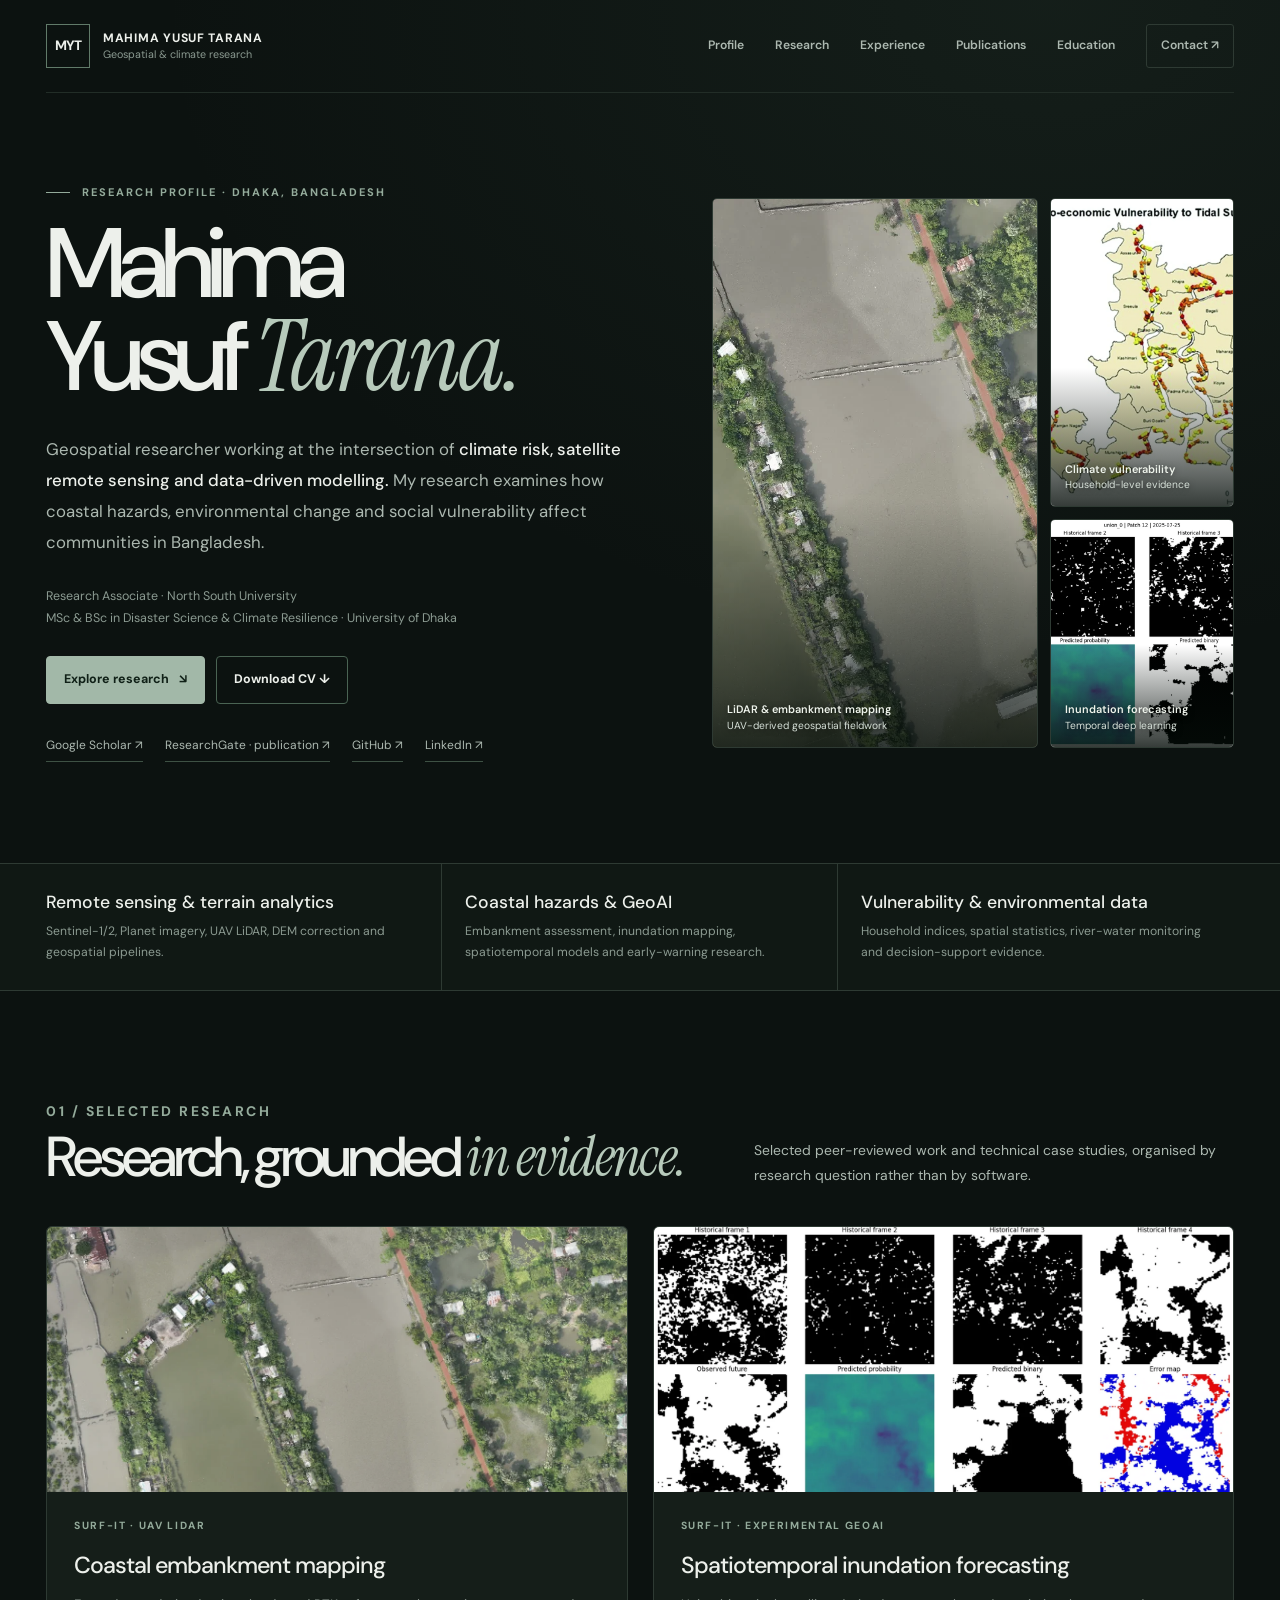
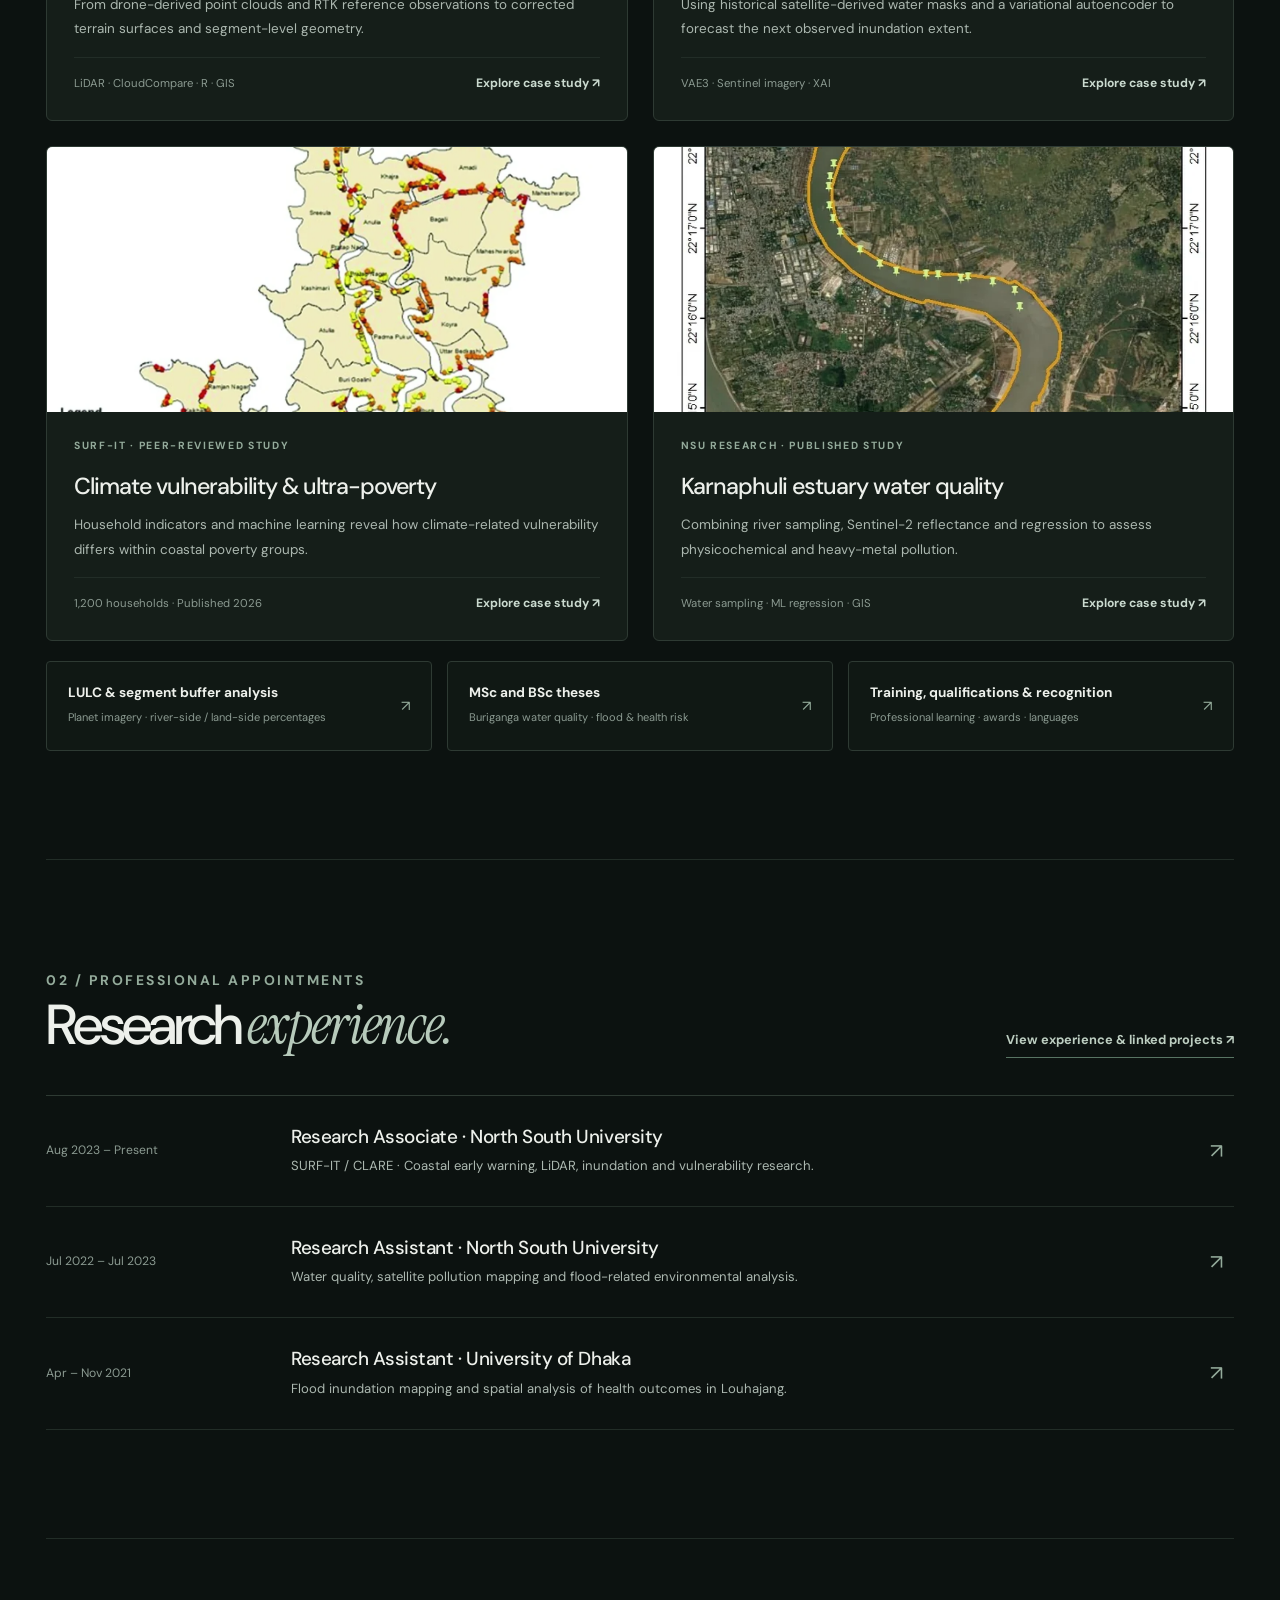
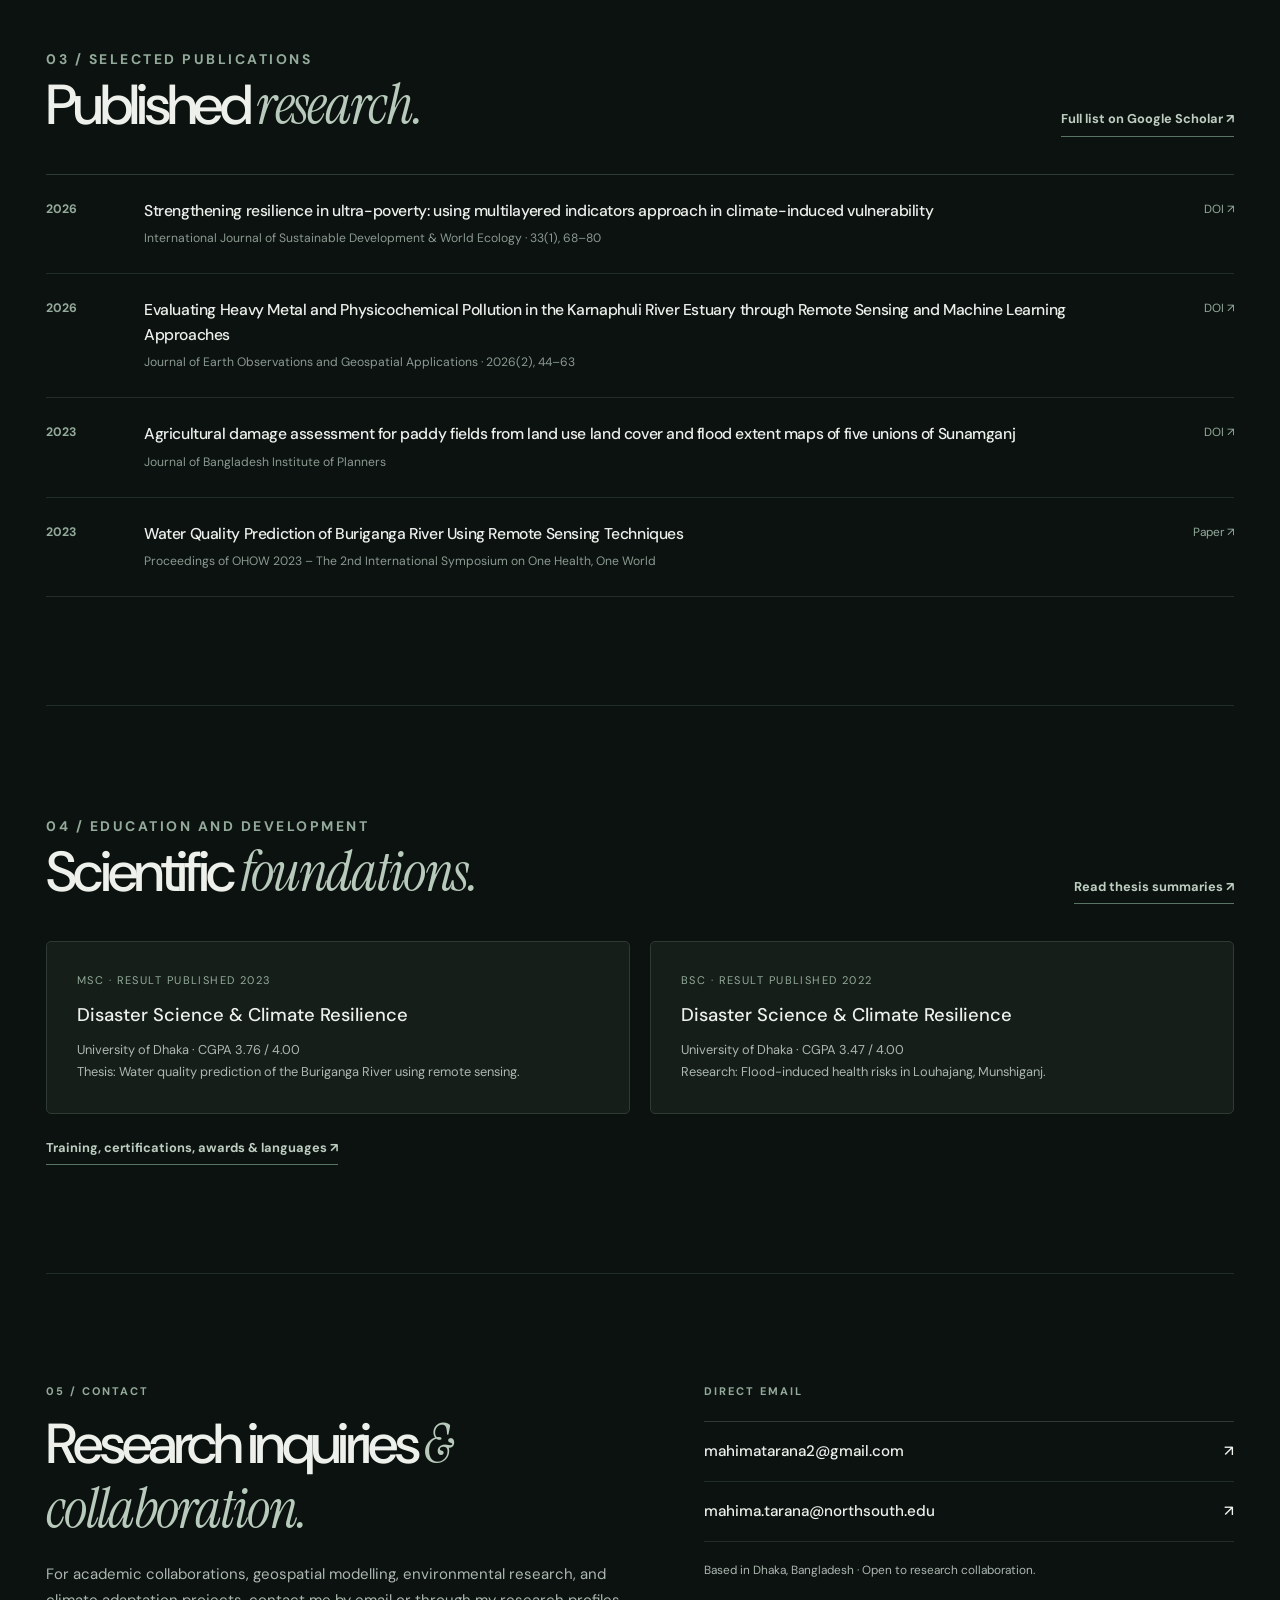
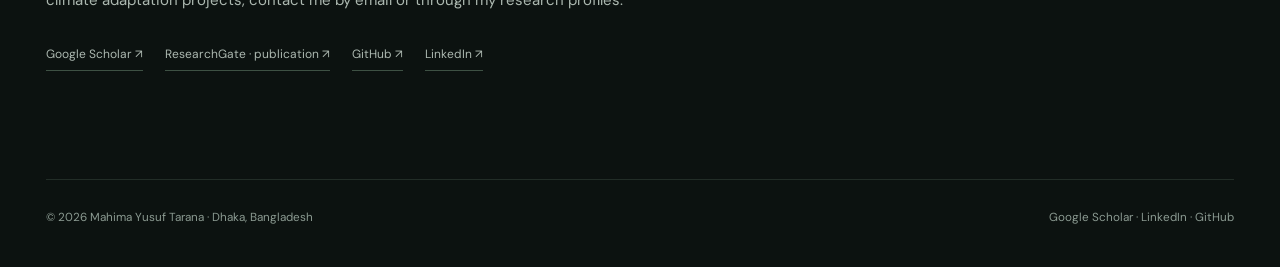
==== commit b9267409: "Add files via upload" ====
--- a/index.html
+++ b/index.html
@@ -1,14 +1,14 @@
 <!doctype html><html lang="en"><head><meta charset="utf-8"><meta name="viewport" content="width=device-width,initial-scale=1"><meta name="theme-color" content="#0c1210"><meta name="description" content="Mahima Yusuf Tarana — geospatial researcher working on climate resilience, coastal hazards, remote sensing, GIS, and machine learning."><link rel="preconnect" href="https://fonts.googleapis.com"><link rel="preconnect" href="https://fonts.gstatic.com" crossorigin><link href="https://fonts.googleapis.com/css2?family=DM+Sans:wght@400;500;600;700&family=Instrument+Serif:ital@0;1&display=swap" rel="stylesheet"><link rel="stylesheet" href="style.css"><title>Mahima Yusuf Tarana | Geospatial Research & Climate Resilience</title></head><body><div class="container"><div class="topbar"><a href="index.html" class="brand" aria-label="Mahima Yusuf Tarana home"><span class="brand-mark">MYT</span><span class="brand-copy"><strong>MAHIMA YUSUF TARANA</strong><small>Geospatial & climate research</small></span></a><button class="mobile-toggle" type="button" aria-label="Toggle navigation" aria-controls="primary-nav" aria-expanded="false">Menu ☰</button><nav id="primary-nav" class="nav" aria-label="Primary navigation"><a href="index.html#about">Profile</a><a href="index.html#research">Research</a><a href="experience-nsu.html">Experience</a><a href="index.html#publications">Publications</a><a href="index.html#education">Education</a><a class="nav-contact" href="index.html#contact">Contact ↗</a></nav></div></div>
 <main id="about">
 <section class="container hero" aria-labelledby="home-heading"><div><div class="micro eyebrow">Research profile · Dhaka, Bangladesh</div><h1 id="home-heading">Mahima<br>Yusuf <span class="serif">Tarana.</span></h1><p class="lead">Geospatial researcher working at the intersection of <strong style="color:var(--fg);font-weight:500">climate risk, satellite remote sensing and data-driven modelling.</strong> My research examines how coastal hazards, environmental change and social vulnerability affect communities in Bangladesh.</p><p class="credentials">Research Associate · North South University<br>MSc & BSc in Disaster Science & Climate Resilience · University of Dhaka</p><div class="button-row"><a class="button solid" href="#research">Explore research <span aria-hidden="true">↘</span></a><a class="button" href="Mahima_Yusuf_Tarana_CV.pdf" download>Download CV ↓</a></div><div class="social" aria-label="Academic and professional profiles"><a href="https://scholar.google.com/citations?user=-vbctQQAAAAJ&hl=en" target="_blank" rel="noopener noreferrer">Google Scholar ↗</a><a href="https://www.researchgate.net/publication/398386936_Strengthening_resilience_in_ultra-poverty_using_multilayered_indicators_approach_in_climate-induced_vulnerability" target="_blank" rel="noopener noreferrer">ResearchGate · publication ↗</a><a href="https://github.com/mahimatarana" target="_blank" rel="noopener noreferrer">GitHub ↗</a><a href="https://www.linkedin.com/in/mahima-yusuf-tarana-b61780201/" target="_blank" rel="noopener noreferrer">LinkedIn ↗</a></div></div>
-<div class="visual-composition" aria-label="Featured research figures from coastal Bangladesh"><a class="visual-tall" href="project-lidar-embankment.html"><img src="assets/lidar-orthomosaic.webp" alt="Orthomosaic of coastal embankment landscape from the SURF-IT project"><span class="visual-cap">LiDAR & embankment mapping<small>UAV-derived geospatial fieldwork</small></span></a><div class="visual-side"><a class="visual-mini" href="project-ultra-poverty-vulnerability.html"><img src="assets/vulnerability-map.webp" alt="Published map of coastal livelihood vulnerability"><span class="visual-cap">Climate vulnerability<small>Household-level evidence</small></span></a><a class="visual-mini" href="project-vae3-inundation.html"><img src="assets/vae-predictions.webp" alt="VAE3 inundation prediction and reference masks"><span class="visual-cap">Inundation forecasting<small>Temporal deep learning</small></span></a></div></div></section>
+<div class="visual-composition" aria-label="Featured research figures from coastal Bangladesh"><a class="visual-tall" href="project-lidar-embankment.html"><img src="lidar-orthomosaic.webp" alt="Orthomosaic of coastal embankment landscape from the SURF-IT project"><span class="visual-cap">LiDAR & embankment mapping<small>UAV-derived geospatial fieldwork</small></span></a><div class="visual-side"><a class="visual-mini" href="project-ultra-poverty-vulnerability.html"><img src="vulnerability-map.webp" alt="Published map of coastal livelihood vulnerability"><span class="visual-cap">Climate vulnerability<small>Household-level evidence</small></span></a><a class="visual-mini" href="project-vae3-inundation.html"><img src="vae-predictions.webp" alt="VAE3 inundation prediction and reference masks"><span class="visual-cap">Inundation forecasting<small>Temporal deep learning</small></span></a></div></div></section>
 <section class="band" aria-label="Areas of expertise"><div class="container band-grid"><div class="band-cell"><strong>Remote sensing & terrain analytics</strong><span>Sentinel-1/2, Planet imagery, UAV LiDAR, DEM correction and geospatial pipelines.</span></div><div class="band-cell"><strong>Coastal hazards & GeoAI</strong><span>Embankment assessment, inundation mapping, spatiotemporal models and early-warning research.</span></div><div class="band-cell"><strong>Vulnerability & environmental data</strong><span>Household indices, spatial statistics, river-water monitoring and decision-support evidence.</span></div></div></section>
 <section id="research" class="container section"><div class="section-head"><div><p class="micro">01 / Selected research</p><h2>Research, grounded <span class="display-accent">in evidence.</span></h2></div><p>Selected peer-reviewed work and technical case studies, organised by research question rather than by software.</p></div>
 <div class="projects">
-<article class="project"><a href="project-lidar-embankment.html" aria-label="Open Coastal embankment mapping case study"><div class="project-img"><img src="assets/lidar-orthomosaic.webp" alt="Actual research figure: Coastal embankment mapping" loading="lazy"></div><div class="project-body"><div class="project-overline">SURF-IT · UAV LiDAR</div><h3>Coastal embankment mapping</h3><p>From drone-derived point clouds and RTK reference observations to corrected terrain surfaces and segment-level geometry.</p><div class="project-bottom"><span>LiDAR · CloudCompare · R · GIS</span><b>Explore case study ↗</b></div></div></a></article>
-<article class="project"><a href="project-vae3-inundation.html" aria-label="Open Spatiotemporal inundation forecasting case study"><div class="project-img"><img src="assets/vae-predictions.webp" alt="Actual research figure: Spatiotemporal inundation forecasting" loading="lazy"></div><div class="project-body"><div class="project-overline">SURF-IT · Experimental GeoAI</div><h3>Spatiotemporal inundation forecasting</h3><p>Using historical satellite-derived water masks and a variational autoencoder to forecast the next observed inundation extent.</p><div class="project-bottom"><span>VAE3 · Sentinel imagery · XAI</span><b>Explore case study ↗</b></div></div></a></article>
-<article class="project"><a href="project-ultra-poverty-vulnerability.html" aria-label="Open Climate vulnerability &amp; ultra-poverty case study"><div class="project-img"><img src="assets/vulnerability-map.webp" alt="Actual research figure: Climate vulnerability &amp; ultra-poverty" loading="lazy"></div><div class="project-body"><div class="project-overline">SURF-IT · Peer-reviewed study</div><h3>Climate vulnerability & ultra-poverty</h3><p>Household indicators and machine learning reveal how climate-related vulnerability differs within coastal poverty groups.</p><div class="project-bottom"><span>1,200 households · Published 2026</span><b>Explore case study ↗</b></div></div></a></article>
-<article class="project"><a href="project-karnaphuli-water-quality.html" aria-label="Open Karnaphuli estuary water quality case study"><div class="project-img"><img src="assets/karnaphuli-map.webp" alt="Actual research figure: Karnaphuli estuary water quality" loading="lazy"></div><div class="project-body"><div class="project-overline">NSU research · Published study</div><h3>Karnaphuli estuary water quality</h3><p>Combining river sampling, Sentinel-2 reflectance and regression to assess physicochemical and heavy-metal pollution.</p><div class="project-bottom"><span>Water sampling · ML regression · GIS</span><b>Explore case study ↗</b></div></div></a></article>
+<article class="project"><a href="project-lidar-embankment.html" aria-label="Open Coastal embankment mapping case study"><div class="project-img"><img src="lidar-orthomosaic.webp" alt="Actual research figure: Coastal embankment mapping" loading="lazy"></div><div class="project-body"><div class="project-overline">SURF-IT · UAV LiDAR</div><h3>Coastal embankment mapping</h3><p>From drone-derived point clouds and RTK reference observations to corrected terrain surfaces and segment-level geometry.</p><div class="project-bottom"><span>LiDAR · CloudCompare · R · GIS</span><b>Explore case study ↗</b></div></div></a></article>
+<article class="project"><a href="project-vae3-inundation.html" aria-label="Open Spatiotemporal inundation forecasting case study"><div class="project-img"><img src="vae-predictions.webp" alt="Actual research figure: Spatiotemporal inundation forecasting" loading="lazy"></div><div class="project-body"><div class="project-overline">SURF-IT · Experimental GeoAI</div><h3>Spatiotemporal inundation forecasting</h3><p>Using historical satellite-derived water masks and a variational autoencoder to forecast the next observed inundation extent.</p><div class="project-bottom"><span>VAE3 · Sentinel imagery · XAI</span><b>Explore case study ↗</b></div></div></a></article>
+<article class="project"><a href="project-ultra-poverty-vulnerability.html" aria-label="Open Climate vulnerability &amp; ultra-poverty case study"><div class="project-img"><img src="vulnerability-map.webp" alt="Actual research figure: Climate vulnerability &amp; ultra-poverty" loading="lazy"></div><div class="project-body"><div class="project-overline">SURF-IT · Peer-reviewed study</div><h3>Climate vulnerability & ultra-poverty</h3><p>Household indicators and machine learning reveal how climate-related vulnerability differs within coastal poverty groups.</p><div class="project-bottom"><span>1,200 households · Published 2026</span><b>Explore case study ↗</b></div></div></a></article>
+<article class="project"><a href="project-karnaphuli-water-quality.html" aria-label="Open Karnaphuli estuary water quality case study"><div class="project-img"><img src="karnaphuli-map.webp" alt="Actual research figure: Karnaphuli estuary water quality" loading="lazy"></div><div class="project-body"><div class="project-overline">NSU research · Published study</div><h3>Karnaphuli estuary water quality</h3><p>Combining river sampling, Sentinel-2 reflectance and regression to assess physicochemical and heavy-metal pollution.</p><div class="project-bottom"><span>Water sampling · ML regression · GIS</span><b>Explore case study ↗</b></div></div></a></article>
 </div>
 <div class="mini-projects"><a class="mini-project" href="project-lulc-segment-analysis.html"><span><strong>LULC & segment buffer analysis</strong><small>Planet imagery · river-side / land-side percentages</small></span><i>↗</i></a><a class="mini-project" href="academic-theses.html"><span><strong>MSc and BSc theses</strong><small>Buriganga water quality · flood & health risk</small></span><i>↗</i></a><a class="mini-project" href="training-credentials-recognition.html"><span><strong>Training, qualifications & recognition</strong><small>Professional learning · awards · languages</small></span><i>↗</i></a></div></section>
 <section id="experience" class="container section"><div class="section-head"><div><p class="micro">02 / Professional appointments</p><h2>Research <span class="display-accent">experience.</span></h2></div><a class="text-link" href="experience-nsu.html">View experience & linked projects ↗</a></div><div class="roles">
